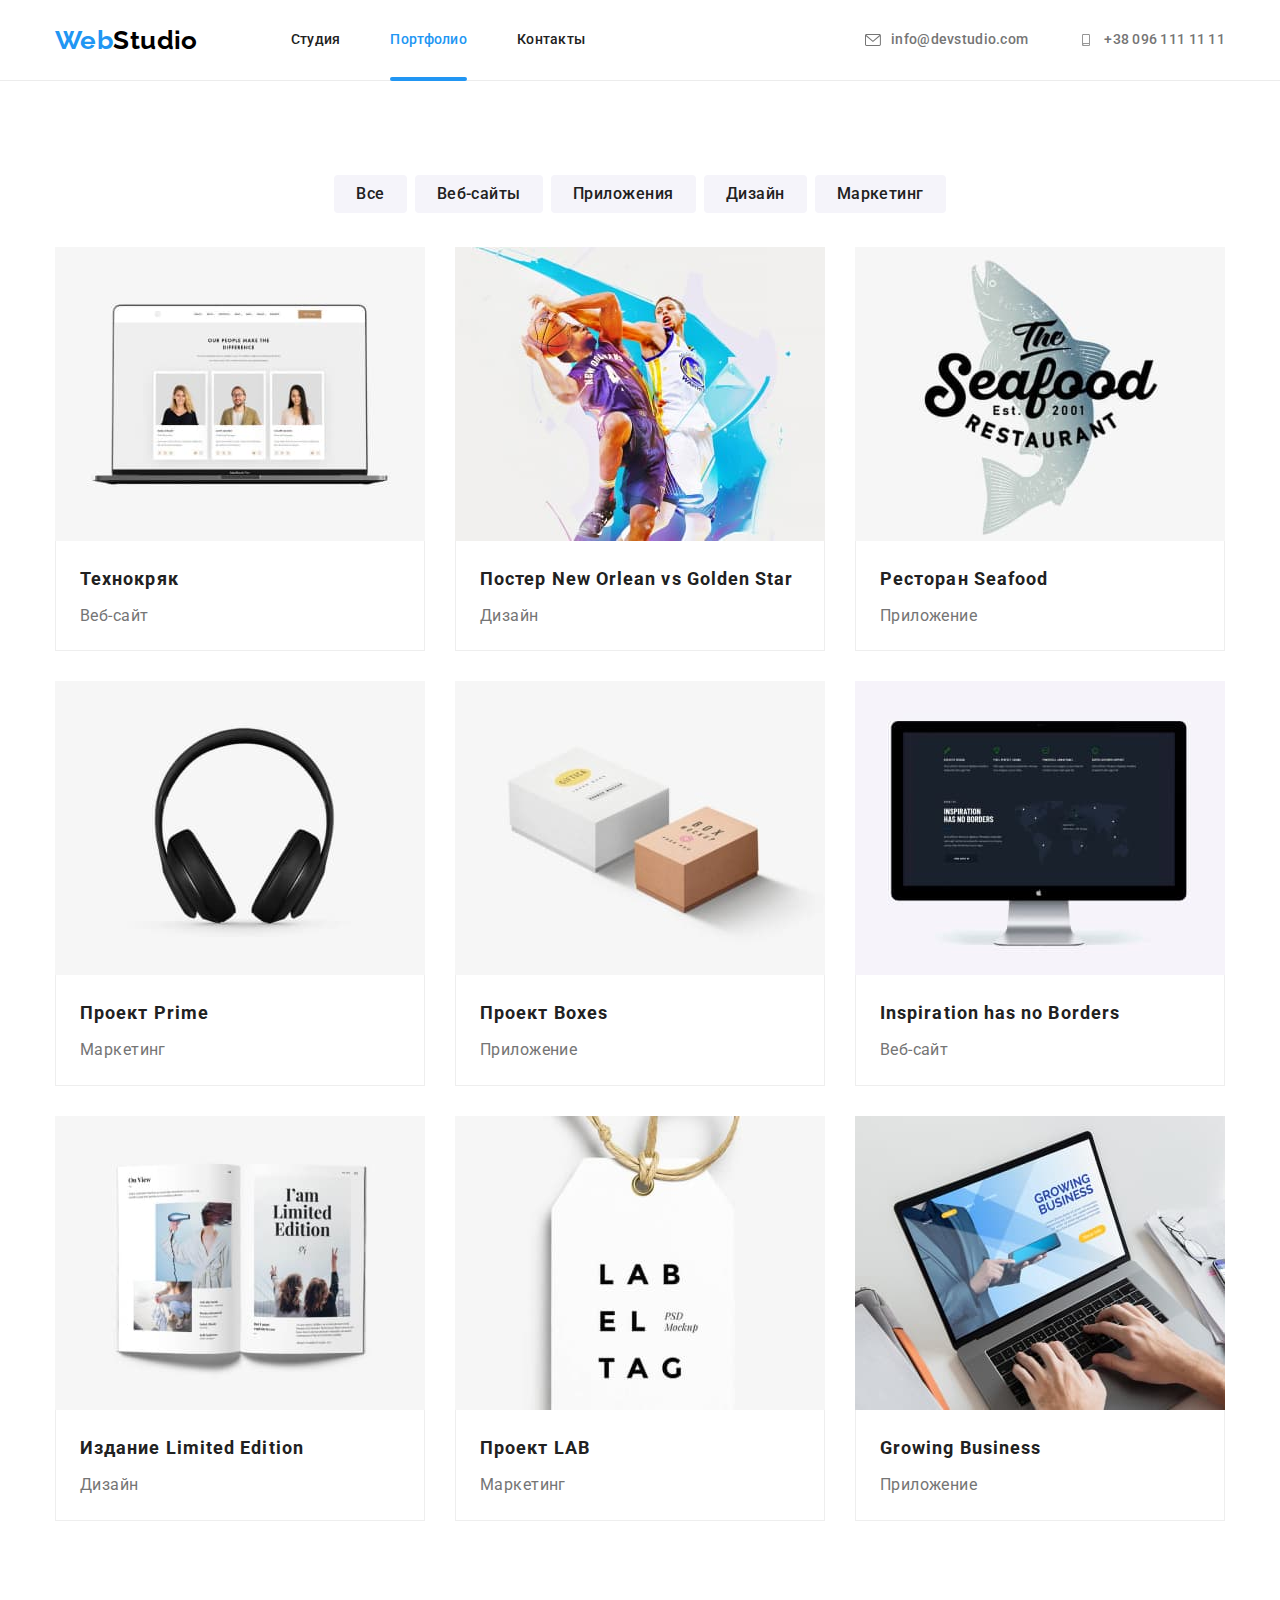
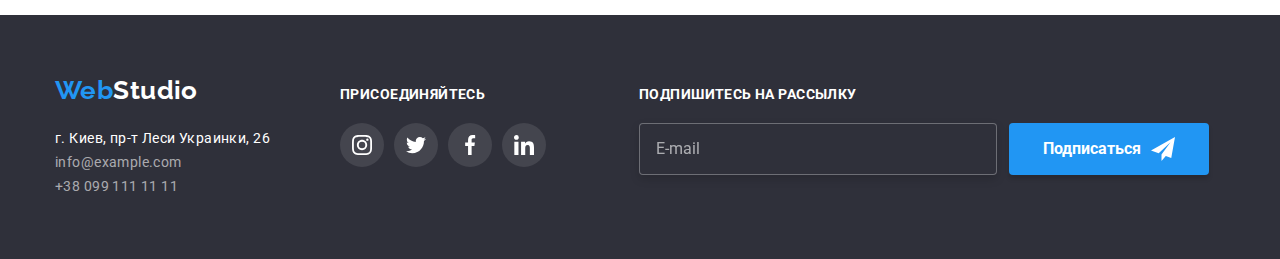
==== portfolio.html @ 3413a064 "HW-07 Clone" ====
<!DOCTYPE html>
<html lang="ru">
  <head>
    <meta charset="UTF-8" />
    <meta http-equiv="X-UA-Compatible" content="IE=edge" />
    <meta name="viewport" content="width=device-width, initial-scale=1.0" />
    <title>Портфолио</title>
    <!-- <link
      href="https://fonts.googleapis.com/css2?family=Raleway:wght@700&family=Roboto:wght@400;500;700;900&display=swap"
      rel="stylesheet"
    /> -->
    <link rel="stylesheet" href="./css/portfolio.min.css" />
  </head>
  <body>
    <!-- Шапка сайта -->
    <header class="header">
      <div class="container flex">
        <!-- Меню навигации -->
        <nav class="header__nav">
          <a href="./index.html" class="header__logo logo link"
            >Web<span class="logo__text">Studio</span></a
          >
          <ul class="header__list list">
            <li class="header__item">
              <a href="./index.html" class="header__link link">Студия</a>
            </li>
            <li class="header__item">
              <a
                href="./portfolio.html"
                class="header__link header__link--current link"
                aria-current="page"
                >Портфолио</a
              >
            </li>
            <li class="header__item">
              <a href="" class="header__link link">Контакты</a>
            </li>
          </ul>
        </nav>
        <!-- Контакты -->
        <ul class="header__list header__list--contacts list">
          <li class="header__item">
            <a href="mailto:info@devstudio.com" class="header__link header__link--contacts link">
              <svg class="header__icon" width="16px" height="12px">
                <use href="./images/sprite.svg#icon-envelope"></use>
              </svg>
              info@devstudio.com</a
            >
          </li>
          <li class="header__item">
            <a href="tel:+380961111111" class="header__link header__link--contacts link">
              <svg class="header__icon" width="16px" height="12px">
                <use href="./images/sprite.svg#icon-smartphone"></use>
              </svg>
              +38 096 111 11 11</a
            >
          </li>
        </ul>
      </div>
    </header>
    <!-- Портфолио -->
    <main>
      <section class="section">
        <div class="container">
          <h1 class="visually-hidden">Портфолио</h1>
          <!-- Фильтр -->
          <ul class="filter list">
            <li class="filter__item">
              <button class="filter__button button" type="button">Все</button>
            </li>
            <li class="filter__item">
              <button class="filter__button button" type="button">Веб-сайты</button>
            </li>
            <li class="filter__item">
              <button class="filter__button button" type="button">Приложения</button>
            </li>
            <li class="filter__item">
              <button class="filter__button button" type="button">Дизайн</button>
            </li>
            <li class="filter__item">
              <button class="filter__button button" type="button">Маркетинг</button>
            </li>
          </ul>
          <!--Собственно портфолио -->
          <ul class="portfolio list">
            <li class="portfolio__item">
              <a href="" class="portfolio__link link">
                <div class="thumb">
                  <img class="image" src="./images/portfolio/project1.jpg" alt="Технокряк" />
                  <p class="portfolio__description">
                    Технокряк это современная площадка распространения коронавируса. Компании
                    используют эту платформу для цифрового шпионажа и атак на защищённые сервера
                    конкурентов.
                  </p>
                </div>
                <div class="portfolio__bottom">
                  <h2 class="portfolio__subtitle">Технокряк</h2>
                  <p class="portfolio__text">Веб-сайт</p>
                </div>
              </a>
            </li>
            <li class="portfolio__item">
              <a href="" class="portfolio__link link">
                <div class="thumb">
                  <img
                    class="image"
                    src="./images/portfolio/project2.jpg"
                    alt="Постер New Orlean vs Golden Star"
                  />
                  <p class="portfolio__description">
                    Lorem ipsum dolor sit amet consectetur adipisicing elit. Temporibus veritatis ex
                    qui incidunt repellendus voluptatum nobis nostrum nihil quae libero?
                  </p>
                </div>
                <div class="portfolio__bottom">
                  <h2 class="portfolio__subtitle">Постер New Orlean vs Golden Star</h2>
                  <p class="portfolio__text">Дизайн</p>
                </div>
              </a>
            </li>
            <li class="portfolio__item">
              <a href="" class="portfolio__link link">
                <div class="thumb">
                  <img class="image" src="./images/portfolio/project3.jpg" alt="Ресторан Seafood" />
                  <p class="portfolio__description">
                    Lorem ipsum, dolor sit amet consectetur adipisicing elit. Molestiae, ducimus?
                    Id, voluptatibus eos doloremque sit sapiente dignissimos repudiandae non soluta!
                  </p>
                </div>
                <div class="portfolio__bottom">
                  <h2 class="portfolio__subtitle">Ресторан Seafood</h2>
                  <p class="portfolio__text">Приложение</p>
                </div>
              </a>
            </li>
            <li class="portfolio__item">
              <a href="" class="portfolio__link link">
                <div class="thumb">
                  <img class="image" src="./images/portfolio/project4.jpg" alt="Проект Prime" />
                  <p class="portfolio__description">
                    Lorem, ipsum dolor sit amet consectetur adipisicing elit. Earum architecto velit
                    eligendi veritatis ducimus neque voluptatem animi dolores dignissimos provident.
                  </p>
                </div>
                <div class="portfolio__bottom">
                  <h2 class="portfolio__subtitle">Проект Prime</h2>
                  <p class="portfolio__text">Маркетинг</p>
                </div>
              </a>
            </li>
            <li class="portfolio__item">
              <a href="" class="portfolio__link link">
                <div class="thumb">
                  <img class="image" src="./images/portfolio/project5.jpg" alt="Проект Boxes" />
                  <p class="portfolio__description">
                    Lorem ipsum dolor sit amet consectetur adipisicing elit. Modi non cupiditate
                    explicabo nihil expedita distinctio quis, dolorem excepturi corrupti facilis?
                  </p>
                </div>
                <div class="portfolio__bottom">
                  <h2 class="portfolio__subtitle">Проект Boxes</h2>
                  <p class="portfolio__text">Приложение</p>
                </div>
              </a>
            </li>
            <li class="portfolio__item">
              <a href="" class="portfolio__link link">
                <div class="thumb">
                  <img
                    class="image"
                    src="./images/portfolio/project6.jpg"
                    alt="Inspiration has no Borders"
                  />
                  <p class="portfolio__description">
                    Lorem ipsum dolor sit amet consectetur, adipisicing elit. Facere iusto minima
                    adipisci magni voluptatum qui dolore odit eaque nihil. Reprehenderit.
                  </p>
                </div>
                <div class="portfolio__bottom">
                  <h2 class="portfolio__subtitle">Inspiration has no Borders</h2>
                  <p class="portfolio__text">Веб-сайт</p>
                </div>
              </a>
            </li>
            <li class="portfolio__item">
              <a href="" class="portfolio__link link">
                <div class="thumb">
                  <img
                    class="image"
                    src="./images/portfolio/project7.jpg"
                    alt="Издание Limited Edition"
                  />
                  <p class="portfolio__description">
                    Lorem ipsum dolor sit amet consectetur adipisicing elit. Obcaecati vero id modi
                    temporibus. Voluptate, quam in culpa consequatur aspernatur dolorum.
                  </p>
                </div>
                <div class="portfolio__bottom">
                  <h2 class="portfolio__subtitle">Издание Limited Edition</h2>
                  <p class="portfolio__text">Дизайн</p>
                </div>
              </a>
            </li>
            <li class="portfolio__item">
              <a href="" class="portfolio__link link">
                <div class="thumb">
                  <img class="image" src="./images/portfolio/project8.jpg" alt="Проект LAB" />
                  <p class="portfolio__description">
                    Lorem ipsum dolor sit amet consectetur adipisicing elit. Culpa enim repudiandae
                    quidem quas sequi molestias architecto quo porro nostrum tempore.
                  </p>
                </div>
                <div class="portfolio__bottom">
                  <h2 class="portfolio__subtitle">Проект LAB</h2>
                  <p class="portfolio__text">Маркетинг</p>
                </div>
              </a>
            </li>
            <li class="portfolio__item">
              <a href="" class="portfolio__link link">
                <div class="thumb">
                  <img class="image" src="./images/portfolio/project9.jpg" alt="Growing Business" />
                  <p class="portfolio__description">
                    Lorem ipsum dolor sit amet consectetur adipisicing elit. Impedit eius provident
                    consequuntur perferendis quod earum expedita ab vero quae praesentium.
                  </p>
                </div>
                <div class="portfolio__bottom">
                  <h2 class="portfolio__subtitle">Growing Business</h2>
                  <p class="portfolio__text">Приложение</p>
                </div>
              </a>
            </li>
          </ul>
        </div>
      </section>
    </main>
    <!-- Футер -->
    <footer class="footer">
      <div class="container flex">
        <!-- Блок адреса -->
        <div>
          <a href="./index.html" class="link logo">Web<span class="footer__text">Studio</span></a>
          <address class="footer__address">
            <p class="footer__text">г. Киев, пр-т Леси Украинки, 26</p>
            <a href="mailto:info@example.com" class="footer__link link">info@example.com</a>
            <br />
            <a href="tel:+380991111111" class="footer__link link">+38 099 111 11 11</a>
          </address>
        </div>
        <!-- Присоединяйтесь -->
        <section class="join">
          <h2 class="footer__title">Присоединяйтесь</h2>
          <ul class="social list">
            <li class="join__item social__item" aria-label="Инстаграм">
              <a href="" class="social__link link">
                <svg class="social__icon">
                  <use href="./images/sprite.svg#icon-instagram"></use>
                </svg>
              </a>
            </li>
            <li class="join__item social__item" aria-label="Твиттер">
              <a href="" class="social__link link">
                <svg class="social__icon">
                  <use href="./images/sprite.svg#icon-twitter"></use>
                </svg>
              </a>
            </li>
            <li class="join__item social__item" aria-label="Фейсбук">
              <a href="" class="social__link link">
                <svg class="social__icon">
                  <use href="./images/sprite.svg#icon-facebook"></use>
                </svg>
              </a>
            </li>
            <li class="join__item social__item" aria-label="Линкедин">
              <a href="" class="social__link link">
                <svg class="social__icon">
                  <use href="./images/sprite.svg#icon-linkedin"></use>
                </svg>
              </a>
            </li>
          </ul>
        </section>
        <!-- Подпишитесь -->
        <section class="subscribe">
          <h2 class="footer__title">Подпишитесь на рассылку</h2>
          <form class="subscribe__form" name="subscribe">
            <label>
              <input
                class="subscribe__input"
                type="email"
                name="subscribe-email"
                placeholder="E-mail"
              />
            </label>
            <button class="subscribe__button button" type="submit">
              Подписаться
              <svg class="subscribe__icon">
                <use href="./images/sprite.svg#icon-send"></use>
              </svg>
            </button>
          </form>
        </section>
      </div>
    </footer>
  </body>
</html>
---- css/portfolio.min.css ----
@import url("https://fonts.googleapis.com/css2?family=Raleway:wght@700&family=Roboto:wght@400;500;700;900&display=swap");.list{list-style:none;padding:0}.link{text-decoration:none}.visually-hidden{position:absolute;width:1px;height:1px;margin:-1px;border:0;padding:0;clip:rect(0 0 0 0);overflow:hidden}.button{border:1px solid transparent;border-radius:4px}.container{width:1200px;margin-left:auto;margin-right:auto;padding-left:15px;padding-right:15px}.section{max-width:1600px;margin-left:auto;margin-right:auto;padding-top:94px;padding-bottom:94px}.image{display:block;width:100%;height:auto}.flex{display:-webkit-box;display:-ms-flexbox;display:flex}.icon,.header__icon,.social__icon,.subscribe__icon{fill:currentColor}/*! modern-normalize v1.1.0 | MIT License | https://github.com/sindresorhus/modern-normalize */*,::before,::after{-webkit-box-sizing:border-box;box-sizing:border-box}html{line-height:1.15;-webkit-text-size-adjust:100%;-moz-tab-size:4;-o-tab-size:4;tab-size:4}body{margin:0;font-family:system-ui,-apple-system,"Segoe UI",Roboto,Helvetica,Arial,sans-serif,"Apple Color Emoji","Segoe UI Emoji"}hr{height:0;color:inherit}abbr[title]{-webkit-text-decoration:underline dotted;text-decoration:underline dotted}b,strong{font-weight:bolder}code,kbd,samp,pre{font-family:ui-monospace, SFMono-Regular, Consolas, 'Liberation Mono', Menlo, monospace;font-size:1em}small{font-size:80%}sub,sup{font-size:75%;line-height:0;position:relative;vertical-align:baseline}sub{bottom:-0.25em}sup{top:-0.5em}table{text-indent:0;border-color:inherit}button,input,optgroup,select,textarea{font-family:inherit;font-size:100%;line-height:1.15;margin:0}button,select{text-transform:none}button,[type='button'],[type='reset'],[type='submit']{-webkit-appearance:button}::-moz-focus-inner{border-style:none;padding:0}:-moz-focusring{outline:1px dotted ButtonText}:-moz-ui-invalid{box-shadow:none}legend{padding:0}progress{vertical-align:baseline}::-webkit-inner-spin-button,::-webkit-outer-spin-button{height:auto}[type='search']{-webkit-appearance:textfield;outline-offset:-2px}::-webkit-search-decoration{-webkit-appearance:none}::-webkit-file-upload-button{-webkit-appearance:button;font:inherit}summary{display:list-item}body{color:#757575;font-family:roboto, -apple-system, BlinkMacSystemFont, avenir next, avenir, segoe ui, helvetica neue, helvetica, Ubuntu, noto, arial, sans-serif;font-size:14px;line-height:1.71;letter-spacing:0.03em}h1,h2,h3,ul,p{margin-top:0;margin-bottom:0}.header{max-width:1600px;margin-left:auto;margin-right:auto;background-color:#fff;border-bottom:1px solid #ececec}.header__nav{display:-webkit-box;display:-ms-flexbox;display:flex;-webkit-box-align:center;-ms-flex-align:center;align-items:center;margin-right:auto}.header__logo{margin-right:93px}.header__list{display:-webkit-box;display:-ms-flexbox;display:flex;font-weight:500;line-height:1.14;letter-spacing:0.02em;-webkit-box-align:center;-ms-flex-align:center;align-items:center}.header__item:not(:last-child){margin-right:50px}.header__link{display:block;padding-top:32px;padding-bottom:32px;color:#212121;-webkit-transition:color 250ms cubic-bezier(0.4, 0, 0.2, 1);transition:color 250ms cubic-bezier(0.4, 0, 0.2, 1)}.header__link:hover,.header__link:focus{color:#2196f3}.header__link--current{position:relative;color:#2196f3}.header__link--current::after{content:'';position:absolute;left:0;bottom:-1px;width:100%;height:4px;background-color:#2196f3;border-radius:2px}.header__link--contacts{display:-webkit-inline-box;display:-ms-inline-flexbox;display:inline-flex;-webkit-box-align:center;-ms-flex-align:center;align-items:center;color:#757575}.header__icon{margin-right:10px}.logo{font-family:raleway, sans-serif;font-weight:700;font-size:26px;line-height:1.19;color:#2196f3}.logo__text{color:#000}.filter{margin-bottom:34px;margin-left:auto;margin-right:auto;display:-webkit-box;display:-ms-flexbox;display:flex;-webkit-box-pack:center;-ms-flex-pack:center;justify-content:center}.filter__item:not(:last-child){margin-right:8px}.filter__button{padding-top:5px;padding-bottom:5px;padding-left:21px;padding-right:21px;font-family:inherit;font-weight:500;font-size:16px;line-height:1.6;letter-spacing:0.03em;cursor:pointer;color:#212121;background-color:#f5f4fa;-webkit-transition:color 250ms cubic-bezier(0.4, 0, 0.2, 1),background-color 250ms cubic-bezier(0.4, 0, 0.2, 1),-webkit-box-shadow 250ms cubic-bezier(0.4, 0, 0.2, 1);transition:color 250ms cubic-bezier(0.4, 0, 0.2, 1),background-color 250ms cubic-bezier(0.4, 0, 0.2, 1),-webkit-box-shadow 250ms cubic-bezier(0.4, 0, 0.2, 1);transition:color 250ms cubic-bezier(0.4, 0, 0.2, 1),background-color 250ms cubic-bezier(0.4, 0, 0.2, 1),box-shadow 250ms cubic-bezier(0.4, 0, 0.2, 1);transition:color 250ms cubic-bezier(0.4, 0, 0.2, 1),background-color 250ms cubic-bezier(0.4, 0, 0.2, 1),box-shadow 250ms cubic-bezier(0.4, 0, 0.2, 1),-webkit-box-shadow 250ms cubic-bezier(0.4, 0, 0.2, 1)}.filter__button:hover,.filter__button:focus{color:#fff;background-color:#2196f3;-webkit-box-shadow:0px 3px 1px rgba(0,0,0,0.1),0px 1px 2px rgba(0,0,0,0.08),0px 2px 2px rgba(0,0,0,0.12);box-shadow:0px 3px 1px rgba(0,0,0,0.1),0px 1px 2px rgba(0,0,0,0.08),0px 2px 2px rgba(0,0,0,0.12)}.portfolio{display:-webkit-box;display:-ms-flexbox;display:flex;-ms-flex-wrap:wrap;flex-wrap:wrap}.portfolio__item{width:calc((100% - 60px) / 3);background-color:#fff;-webkit-transition:-webkit-box-shadow 250ms cubic-bezier(0.4, 0, 0.2, 1);transition:-webkit-box-shadow 250ms cubic-bezier(0.4, 0, 0.2, 1);transition:box-shadow 250ms cubic-bezier(0.4, 0, 0.2, 1);transition:box-shadow 250ms cubic-bezier(0.4, 0, 0.2, 1), -webkit-box-shadow 250ms cubic-bezier(0.4, 0, 0.2, 1)}.portfolio__item:not(:nth-child(3n)){margin-right:30px}.portfolio__item:not(:nth-last-child(-n+3)){margin-bottom:30px}.portfolio__item:hover{-webkit-box-shadow:0px 1px 1px rgba(0,0,0,0.12),0px 4px 4px rgba(0,0,0,0.06),1px 4px 6px rgba(0,0,0,0.16);box-shadow:0px 1px 1px rgba(0,0,0,0.12),0px 4px 4px rgba(0,0,0,0.06),1px 4px 6px rgba(0,0,0,0.16)}.thumb{position:relative;overflow:hidden}.portfolio__description{position:absolute;left:0;top:200%;-webkit-transform:translate(0, -100%);transform:translate(0, -100%);width:100%;height:100%;padding:63px 24px;color:#fff;background:rgba(33,150,243,0.9);font-size:18px;line-height:1.56;-webkit-transition:-webkit-transform 250ms cubic-bezier(0.4, 0, 0.2, 1);transition:-webkit-transform 250ms cubic-bezier(0.4, 0, 0.2, 1);transition:transform 250ms cubic-bezier(0.4, 0, 0.2, 1);transition:transform 250ms cubic-bezier(0.4, 0, 0.2, 1), -webkit-transform 250ms cubic-bezier(0.4, 0, 0.2, 1)}.portfolio__item:hover .portfolio__description{-webkit-transform:translate(0, -100%) translateY(-100%);transform:translate(0, -100%) translateY(-100%)}.portfolio__subtitle{margin-bottom:4px;font-weight:700;font-size:18px;line-height:2;letter-spacing:0.06em;color:#212121}.portfolio__text{color:#757575;font-size:16px;line-height:1.87}.portfolio__bottom{padding-top:20px;padding-bottom:20px;padding-right:24px;padding-left:24px;border-left:1px solid #eeeeee;border-right:1px solid #eeeeee;border-bottom:1px solid #eeeeee}.social{display:-webkit-box;display:-ms-flexbox;display:flex}.social__item{width:44px;height:44px;padding:12px;border:none;border-radius:50%;color:#afb1b8;-webkit-transition:color 250ms cubic-bezier(0.4, 0, 0.2, 1),background-color 250ms cubic-bezier(0.4, 0, 0.2, 1);transition:color 250ms cubic-bezier(0.4, 0, 0.2, 1),background-color 250ms cubic-bezier(0.4, 0, 0.2, 1)}.social__item:not(:last-child){margin-right:10px}.social__item:hover{background-color:#2196f3;color:#fff}.social__link{color:inherit}.social__icon{width:20px;height:20px}.join{margin-left:70px;margin-right:93px;padding-top:12px;color:#fff}.join__item{color:#fff;background-color:rgba(255,255,255,0.1)}.subscribe{padding-top:12px;width:570px;color:#fff}.subscribe__form{display:-webkit-box;display:-ms-flexbox;display:flex}.subscribe__input{margin-right:12px;width:358px;padding-left:16px;padding-top:15px;padding-bottom:15px;border:1px solid rgba(255,255,255,0.3);border-radius:4px;background-color:#2f303a;-webkit-filter:drop-shadow(0px 4px 4px rgba(0,0,0,0.15));filter:drop-shadow(0px 4px 4px rgba(0,0,0,0.15));font-size:16px;line-height:1.25;color:inherit}.subscribe__input::-webkit-input-placeholder{color:rgba(255,255,255,0.6)}.subscribe__input:-ms-input-placeholder{color:rgba(255,255,255,0.6)}.subscribe__input::-ms-input-placeholder{color:rgba(255,255,255,0.6)}.subscribe__input::placeholder{color:rgba(255,255,255,0.6)}.subscribe__button{display:-webkit-box;display:-ms-flexbox;display:flex;width:200px;padding-top:10px;padding-bottom:10px;font-size:16px;line-height:1.87;font-weight:700;-webkit-box-pack:center;-ms-flex-pack:center;justify-content:center;-webkit-box-align:center;-ms-flex-align:center;align-items:center;color:inherit;background-color:#2196f3;-webkit-box-shadow:0px 4px 4px rgba(0,0,0,0.15);box-shadow:0px 4px 4px rgba(0,0,0,0.15)}.subscribe__icon{margin-left:10px;width:24px;height:24px}.footer{max-width:1600px;margin-left:auto;margin-right:auto;padding:60px 0;background-color:#2f303a}.footer__text{color:#fff;font-style:normal}.footer__address{margin-top:20px}.footer__link{margin-top:9px;color:rgba(255,255,255,0.6);font-style:normal;-webkit-transition:color 250ms cubic-bezier(0.4, 0, 0.2, 1);transition:color 250ms cubic-bezier(0.4, 0, 0.2, 1)}.footer__link:hover,.footer__link:focus{color:#2196f3}.footer__title{margin-bottom:20px;font-size:inherit;line-height:1.14;text-transform:uppercase}
/*# sourceMappingURL=portfolio.min.css.map */
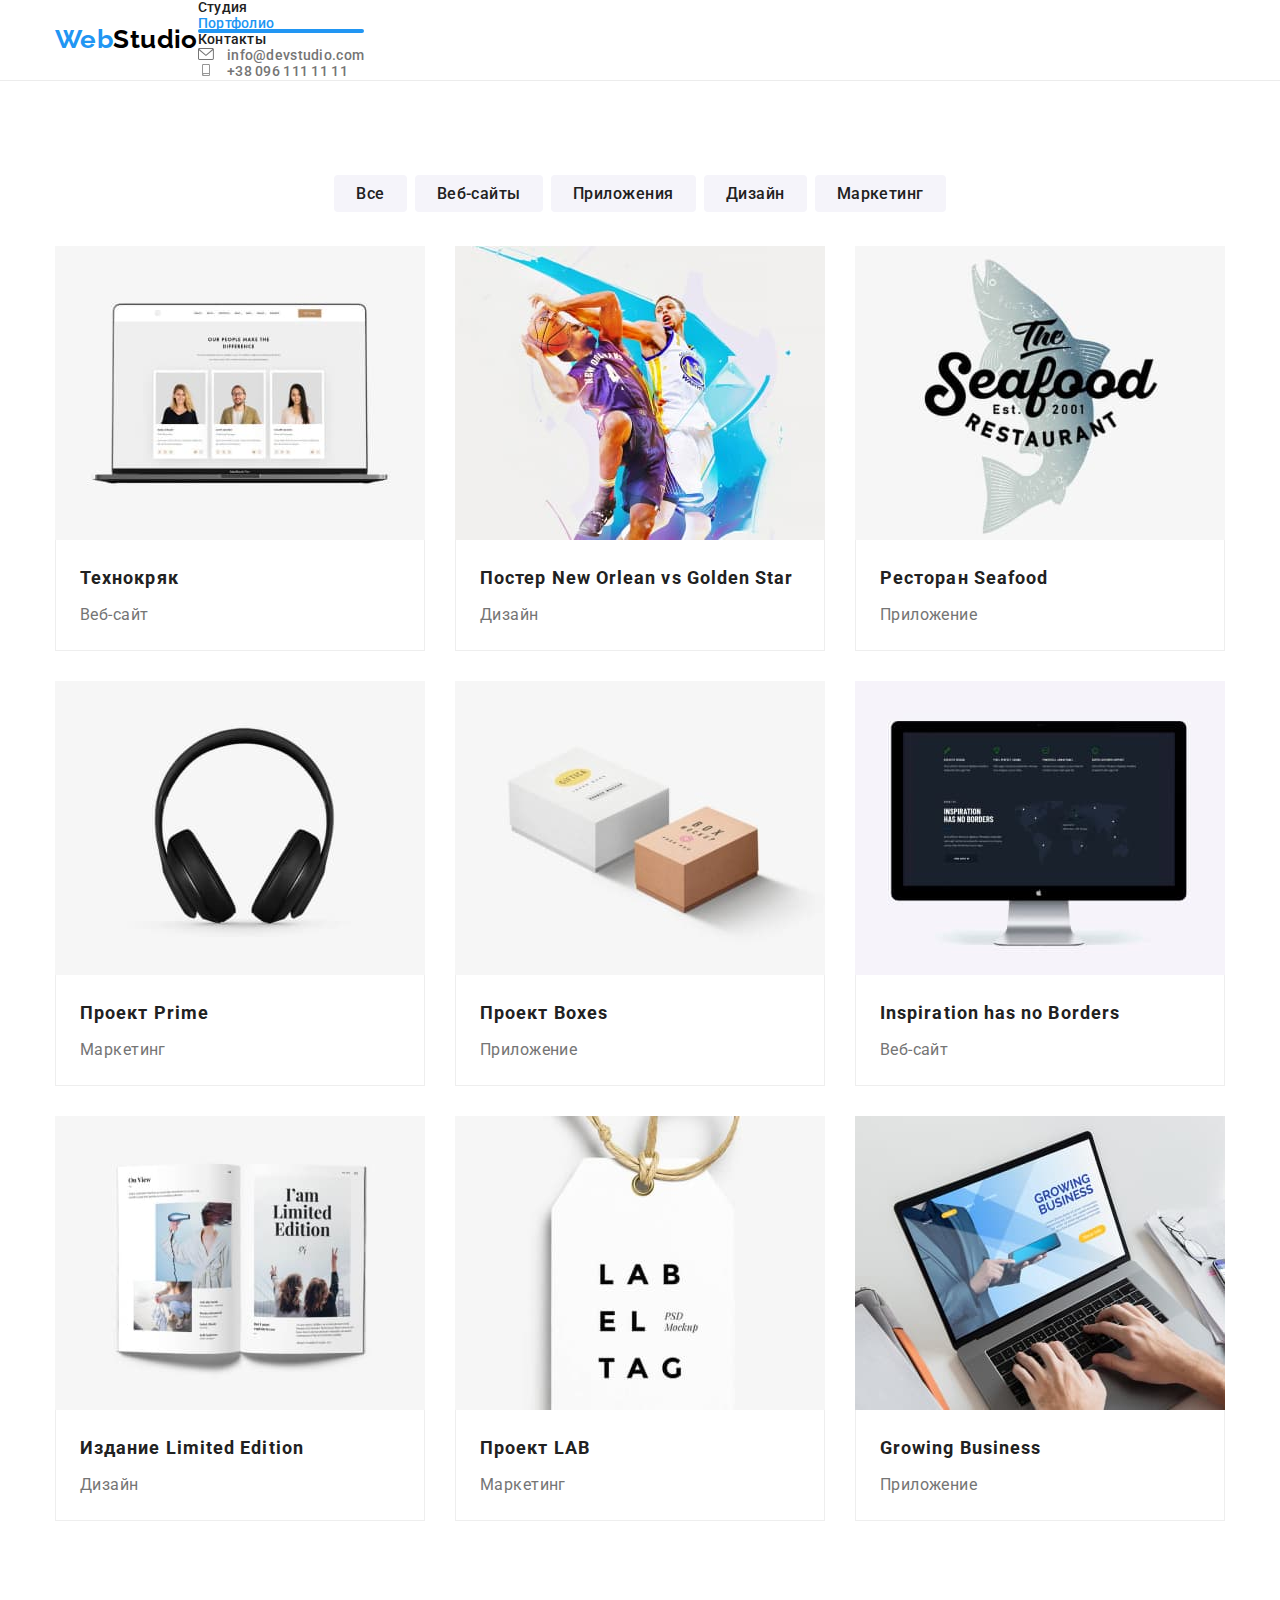
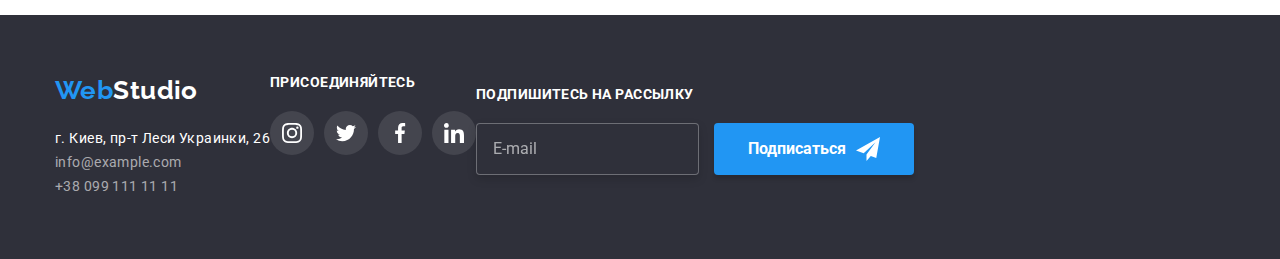
==== commit daf145a7: "Стили 480-767px" ====
--- a/portfolio.html
+++ b/portfolio.html
@@ -14,48 +14,79 @@
   <body>
     <!-- Шапка сайта -->
     <header class="header">
-      <div class="container flex">
-        <!-- Меню навигации -->
-        <nav class="header__nav">
-          <a href="./index.html" class="header__logo logo link"
-            >Web<span class="logo__text">Studio</span></a
-          >
-          <ul class="header__list list">
+      <div class="container header__container">
+        <a href="./index.html" class="header__logo logo link"
+          >Web<span class="logo__text">Studio</span></a
+        >
+        <!-- Кнопка-бургер -->
+        <button
+          class="header__button"
+          type="button"
+          aria-expanded="false"
+          aria-controls="header__menu"
+          data-menu-button
+        >
+          <svg class="header__burger">
+            <use class="header__icon-menu" href="./images/sprite.svg#icon-menu"></use>
+            <use class="header__icon-close" href="./images/sprite.svg#icon-close"></use>
+          </svg>
+        </button>
+        <!-- Мобильное меню -->
+        <div class="header__menu" id="header__menu" data-menu>
+          <!-- Меню навигации -->
+          <nav class="header__nav">
+            <ul class="header__list list">
+              <li class="header__item">
+                <a href="./index.html" class="header__link link">Студия</a>
+              </li>
+              <li class="header__item">
+                <a
+                  href="./portfolio.html"
+                  class="header__link header__link--current link"
+                  aria-current="page"
+                  >Портфолио</a
+                >
+              </li>
+              <li class="header__item">
+                <a href="" class="header__link link">Контакты</a>
+              </li>
+            </ul>
+          </nav>
+          <!-- Контакты -->
+          <ul class="header__list header__list--contacts list">
             <li class="header__item">
-              <a href="./index.html" class="header__link link">Студия</a>
+              <a href="mailto:info@devstudio.com" class="header__link header__link--contacts link">
+                <svg class="header__icon" width="16px" height="12px">
+                  <use href="./images/sprite.svg#icon-envelope"></use>
+                </svg>
+                info@devstudio.com</a
+              >
             </li>
             <li class="header__item">
-              <a
-                href="./portfolio.html"
-                class="header__link header__link--current link"
-                aria-current="page"
-                >Портфолио</a
+              <a href="tel:+380961111111" class="header__link header__link--contacts link">
+                <svg class="header__icon" width="16px" height="12px">
+                  <use href="./images/sprite.svg#icon-smartphone"></use>
+                </svg>
+                +38 096 111 11 11</a
               >
             </li>
-            <li class="header__item">
-              <a href="" class="header__link link">Контакты</a>
-            </li>
-          </ul>
-        </nav>
-        <!-- Контакты -->
-        <ul class="header__list header__list--contacts list">
-          <li class="header__item">
-            <a href="mailto:info@devstudio.com" class="header__link header__link--contacts link">
-              <svg class="header__icon" width="16px" height="12px">
-                <use href="./images/sprite.svg#icon-envelope"></use>
-              </svg>
-              info@devstudio.com</a
-            >
-          </li>
-          <li class="header__item">
-            <a href="tel:+380961111111" class="header__link header__link--contacts link">
-              <svg class="header__icon" width="16px" height="12px">
-                <use href="./images/sprite.svg#icon-smartphone"></use>
-              </svg>
-              +38 096 111 11 11</a
-            >
-          </li>
-        </ul>
+          </ul>
+          <!-- Соцсети на мобильном-->
+          <ul class="mobile__list list">
+            <li class="mobile__item">
+              <a class="mobile__link link" href="" target="_blank">Instagram</a>
+            </li>
+            <li class="mobile__item">
+              <a class="mobile__link link" href="" target="_blank"> Twitter </a>
+            </li>
+            <li class="mobile__item">
+              <a class="mobile__link link" href="" target="_blank"> Facebook </a>
+            </li>
+            <li class="mobile__item">
+              <a class="mobile__link link" href="" target="_blank"> LinkedIn </a>
+            </li>
+          </ul>
+        </div>
       </div>
     </header>
     <!-- Портфолио -->
@@ -237,7 +268,7 @@
     </main>
     <!-- Футер -->
     <footer class="footer">
-      <div class="container flex">
+      <div class="container footer__container">
         <!-- Блок адреса -->
         <div>
           <a href="./index.html" class="link logo">Web<span class="footer__text">Studio</span></a>
@@ -304,5 +335,6 @@
         </section>
       </div>
     </footer>
+    <script src="./js/menu.js"></script>
   </body>
 </html>
--- a/css/portfolio.min.css
+++ b/css/portfolio.min.css
@@ -1,3 +1,3 @@
-@import url("https://fonts.googleapis.com/css2?family=Raleway:wght@700&family=Roboto:wght@400;500;700;900&display=swap");.list{list-style:none;padding:0}.link{text-decoration:none}.visually-hidden{position:absolute;width:1px;height:1px;margin:-1px;border:0;padding:0;clip:rect(0 0 0 0);overflow:hidden}.button{border:1px solid transparent;border-radius:4px}.container{width:1200px;margin-left:auto;margin-right:auto;padding-left:15px;padding-right:15px}.section{max-width:1600px;margin-left:auto;margin-right:auto;padding-top:94px;padding-bottom:94px}.image{display:block;width:100%;height:auto}.flex{display:-webkit-box;display:-ms-flexbox;display:flex}.icon,.header__icon,.social__icon,.subscribe__icon{fill:currentColor}/*! modern-normalize v1.1.0 | MIT License | https://github.com/sindresorhus/modern-normalize */*,::before,::after{-webkit-box-sizing:border-box;box-sizing:border-box}html{line-height:1.15;-webkit-text-size-adjust:100%;-moz-tab-size:4;-o-tab-size:4;tab-size:4}body{margin:0;font-family:system-ui,-apple-system,"Segoe UI",Roboto,Helvetica,Arial,sans-serif,"Apple Color Emoji","Segoe UI Emoji"}hr{height:0;color:inherit}abbr[title]{-webkit-text-decoration:underline dotted;text-decoration:underline dotted}b,strong{font-weight:bolder}code,kbd,samp,pre{font-family:ui-monospace, SFMono-Regular, Consolas, 'Liberation Mono', Menlo, monospace;font-size:1em}small{font-size:80%}sub,sup{font-size:75%;line-height:0;position:relative;vertical-align:baseline}sub{bottom:-0.25em}sup{top:-0.5em}table{text-indent:0;border-color:inherit}button,input,optgroup,select,textarea{font-family:inherit;font-size:100%;line-height:1.15;margin:0}button,select{text-transform:none}button,[type='button'],[type='reset'],[type='submit']{-webkit-appearance:button}::-moz-focus-inner{border-style:none;padding:0}:-moz-focusring{outline:1px dotted ButtonText}:-moz-ui-invalid{box-shadow:none}legend{padding:0}progress{vertical-align:baseline}::-webkit-inner-spin-button,::-webkit-outer-spin-button{height:auto}[type='search']{-webkit-appearance:textfield;outline-offset:-2px}::-webkit-search-decoration{-webkit-appearance:none}::-webkit-file-upload-button{-webkit-appearance:button;font:inherit}summary{display:list-item}body{color:#757575;font-family:roboto, -apple-system, BlinkMacSystemFont, avenir next, avenir, segoe ui,- helvetica neue, helvetica, Ubuntu, noto, arial, sans-serif;font-size:14px;line-height:1.71;letter-spacing:0.03em}h1,h2,h3,ul,p{margin-top:0;margin-bottom:0}.header{max-width:1600px;margin-left:auto;margin-right:auto;background-color:#fff;border-bottom:1px solid #ececec}.header__nav{display:-webkit-box;display:-ms-flexbox;display:flex;-webkit-box-align:center;-ms-flex-align:center;align-items:center;margin-right:auto}.header__logo{margin-right:93px}.header__list{display:-webkit-box;display:-ms-flexbox;display:flex;font-weight:500;line-height:1.14;letter-spacing:0.02em;-webkit-box-align:center;-ms-flex-align:center;align-items:center}.header__item:not(:last-child){margin-right:50px}.header__link{display:block;padding-top:32px;padding-bottom:32px;color:#212121;-webkit-transition:color 250ms cubic-bezier(0.4, 0, 0.2, 1);transition:color 250ms cubic-bezier(0.4, 0, 0.2, 1)}.header__link:hover,.header__link:focus{color:#2196f3}.header__link--current{position:relative;color:#2196f3}.header__link--current::after{content:'';position:absolute;left:0;bottom:-1px;width:100%;height:4px;background-color:#2196f3;border-radius:2px}.header__link--contacts{display:-webkit-inline-box;display:-ms-inline-flexbox;display:inline-flex;-webkit-box-align:center;-ms-flex-align:center;align-items:center;color:#757575}.header__icon{margin-right:10px}.logo{font-family:raleway, sans-serif;font-weight:700;font-size:26px;line-height:1.19;color:#2196f3}.logo__text{color:#000}.filter{margin-bottom:34px;margin-left:auto;margin-right:auto;display:-webkit-box;display:-ms-flexbox;display:flex;-webkit-box-pack:center;-ms-flex-pack:center;justify-content:center}.filter__item:not(:last-child){margin-right:8px}.filter__button{padding-top:5px;padding-bottom:5px;padding-left:21px;padding-right:21px;font-family:inherit;font-weight:500;font-size:16px;line-height:1.6;letter-spacing:0.03em;cursor:pointer;color:#212121;background-color:#f5f4fa;-webkit-transition:color 250ms cubic-bezier(0.4, 0, 0.2, 1),background-color 250ms cubic-bezier(0.4, 0, 0.2, 1),-webkit-box-shadow 250ms cubic-bezier(0.4, 0, 0.2, 1);transition:color 250ms cubic-bezier(0.4, 0, 0.2, 1),background-color 250ms cubic-bezier(0.4, 0, 0.2, 1),-webkit-box-shadow 250ms cubic-bezier(0.4, 0, 0.2, 1);transition:color 250ms cubic-bezier(0.4, 0, 0.2, 1),background-color 250ms cubic-bezier(0.4, 0, 0.2, 1),box-shadow 250ms cubic-bezier(0.4, 0, 0.2, 1);transition:color 250ms cubic-bezier(0.4, 0, 0.2, 1),background-color 250ms cubic-bezier(0.4, 0, 0.2, 1),box-shadow 250ms cubic-bezier(0.4, 0, 0.2, 1),-webkit-box-shadow 250ms cubic-bezier(0.4, 0, 0.2, 1)}.filter__button:hover,.filter__button:focus{color:#fff;background-color:#2196f3;-webkit-box-shadow:0px 3px 1px rgba(0,0,0,0.1),0px 1px 2px rgba(0,0,0,0.08),0px 2px 2px rgba(0,0,0,0.12);box-shadow:0px 3px 1px rgba(0,0,0,0.1),0px 1px 2px rgba(0,0,0,0.08),0px 2px 2px rgba(0,0,0,0.12)}.portfolio{display:-webkit-box;display:-ms-flexbox;display:flex;-ms-flex-wrap:wrap;flex-wrap:wrap}.portfolio__item{width:calc((100% - 60px) / 3);background-color:#fff;-webkit-transition:-webkit-box-shadow 250ms cubic-bezier(0.4, 0, 0.2, 1);transition:-webkit-box-shadow 250ms cubic-bezier(0.4, 0, 0.2, 1);transition:box-shadow 250ms cubic-bezier(0.4, 0, 0.2, 1);transition:box-shadow 250ms cubic-bezier(0.4, 0, 0.2, 1), -webkit-box-shadow 250ms cubic-bezier(0.4, 0, 0.2, 1)}.portfolio__item:not(:nth-child(3n)){margin-right:30px}.portfolio__item:not(:nth-last-child(-n+3)){margin-bottom:30px}.portfolio__item:hover{-webkit-box-shadow:0px 1px 1px rgba(0,0,0,0.12),0px 4px 4px rgba(0,0,0,0.06),1px 4px 6px rgba(0,0,0,0.16);box-shadow:0px 1px 1px rgba(0,0,0,0.12),0px 4px 4px rgba(0,0,0,0.06),1px 4px 6px rgba(0,0,0,0.16)}.thumb{position:relative;overflow:hidden}.portfolio__description{position:absolute;left:0;top:200%;-webkit-transform:translate(0, -100%);transform:translate(0, -100%);width:100%;height:100%;padding:63px 24px;color:#fff;background:rgba(33,150,243,0.9);font-size:18px;line-height:1.56;-webkit-transition:-webkit-transform 250ms cubic-bezier(0.4, 0, 0.2, 1);transition:-webkit-transform 250ms cubic-bezier(0.4, 0, 0.2, 1);transition:transform 250ms cubic-bezier(0.4, 0, 0.2, 1);transition:transform 250ms cubic-bezier(0.4, 0, 0.2, 1), -webkit-transform 250ms cubic-bezier(0.4, 0, 0.2, 1)}.portfolio__item:hover .portfolio__description{-webkit-transform:translate(0, -100%) translateY(-100%);transform:translate(0, -100%) translateY(-100%)}.portfolio__subtitle{margin-bottom:4px;font-weight:700;font-size:18px;line-height:2;letter-spacing:0.06em;color:#212121}.portfolio__text{color:#757575;font-size:16px;line-height:1.87}.portfolio__bottom{padding-top:20px;padding-bottom:20px;padding-right:24px;padding-left:24px;border-left:1px solid #eeeeee;border-right:1px solid #eeeeee;border-bottom:1px solid #eeeeee}.social{display:-webkit-box;display:-ms-flexbox;display:flex}.social__item{width:44px;height:44px;padding:12px;border:none;border-radius:50%;color:#afb1b8;-webkit-transition:color 250ms cubic-bezier(0.4, 0, 0.2, 1),background-color 250ms cubic-bezier(0.4, 0, 0.2, 1);transition:color 250ms cubic-bezier(0.4, 0, 0.2, 1),background-color 250ms cubic-bezier(0.4, 0, 0.2, 1)}.social__item:not(:last-child){margin-right:10px}.social__item:hover{background-color:#2196f3;color:#fff}.social__link{color:inherit}.social__icon{width:20px;height:20px}.join{margin-left:70px;margin-right:93px;padding-top:12px;color:#fff}.join__item{color:#fff;background-color:rgba(255,255,255,0.1)}.subscribe{padding-top:12px;width:570px;color:#fff}.subscribe__form{display:-webkit-box;display:-ms-flexbox;display:flex}.subscribe__input{margin-right:12px;width:358px;padding-left:16px;padding-top:15px;padding-bottom:15px;border:1px solid rgba(255,255,255,0.3);border-radius:4px;background-color:#2f303a;-webkit-filter:drop-shadow(0px 4px 4px rgba(0,0,0,0.15));filter:drop-shadow(0px 4px 4px rgba(0,0,0,0.15));font-size:16px;line-height:1.25;color:inherit}.subscribe__input::-webkit-input-placeholder{color:rgba(255,255,255,0.6)}.subscribe__input:-ms-input-placeholder{color:rgba(255,255,255,0.6)}.subscribe__input::-ms-input-placeholder{color:rgba(255,255,255,0.6)}.subscribe__input::placeholder{color:rgba(255,255,255,0.6)}.subscribe__button{display:-webkit-box;display:-ms-flexbox;display:flex;width:200px;padding-top:10px;padding-bottom:10px;font-size:16px;line-height:1.87;font-weight:700;-webkit-box-pack:center;-ms-flex-pack:center;justify-content:center;-webkit-box-align:center;-ms-flex-align:center;align-items:center;color:inherit;background-color:#2196f3;-webkit-box-shadow:0px 4px 4px rgba(0,0,0,0.15);box-shadow:0px 4px 4px rgba(0,0,0,0.15)}.subscribe__icon{margin-left:10px;width:24px;height:24px}.footer{max-width:1600px;margin-left:auto;margin-right:auto;padding:60px 0;background-color:#2f303a}.footer__text{color:#fff;font-style:normal}.footer__address{margin-top:20px}.footer__link{margin-top:9px;color:rgba(255,255,255,0.6);font-style:normal;-webkit-transition:color 250ms cubic-bezier(0.4, 0, 0.2, 1);transition:color 250ms cubic-bezier(0.4, 0, 0.2, 1)}.footer__link:hover,.footer__link:focus{color:#2196f3}.footer__title{margin-bottom:20px;font-size:inherit;line-height:1.14;text-transform:uppercase}
+@import url("https://fonts.googleapis.com/css2?family=Raleway:wght@700&family=Roboto:wght@400;500;700;900&display=swap");.list{list-style:none;padding:0}.link{text-decoration:none}.visually-hidden{position:absolute;width:1px;height:1px;margin:-1px;border:0;padding:0;clip:rect(0 0 0 0);overflow:hidden}.button{border:1px solid transparent;border-radius:4px}.container{margin-left:auto;margin-right:auto;padding-left:15px;padding-right:15px}@media screen and (min-width: 480px) and (max-width: 767px){.container{max-width:480px}}@media screen and (min-width: 768px) and (max-width: 1199px){.container{width:768px}}@media screen and (min-width: 1200px){.container{width:1200px}}.section{max-width:1600px;margin-left:auto;margin-right:auto}@media screen and (max-width: 1199px){.section{padding-top:60px;padding-bottom:60px}}@media screen and (min-width: 1200px){.section{padding-top:94px;padding-bottom:94px}}.image{display:block;width:100%;height:auto}.flex{display:-webkit-box;display:-ms-flexbox;display:flex}.icon,.header__burger,.header__icon,.social__icon,.subscribe__icon{fill:currentColor}/*! modern-normalize v1.1.0 | MIT License | https://github.com/sindresorhus/modern-normalize */*,::before,::after{-webkit-box-sizing:border-box;box-sizing:border-box}html{line-height:1.15;-webkit-text-size-adjust:100%;-moz-tab-size:4;-o-tab-size:4;tab-size:4}body{margin:0;font-family:system-ui,-apple-system,"Segoe UI",Roboto,Helvetica,Arial,sans-serif,"Apple Color Emoji","Segoe UI Emoji"}hr{height:0;color:inherit}abbr[title]{-webkit-text-decoration:underline dotted;text-decoration:underline dotted}b,strong{font-weight:bolder}code,kbd,samp,pre{font-family:ui-monospace, SFMono-Regular, Consolas, 'Liberation Mono', Menlo, monospace;font-size:1em}small{font-size:80%}sub,sup{font-size:75%;line-height:0;position:relative;vertical-align:baseline}sub{bottom:-0.25em}sup{top:-0.5em}table{text-indent:0;border-color:inherit}button,input,optgroup,select,textarea{font-family:inherit;font-size:100%;line-height:1.15;margin:0}button,select{text-transform:none}button,[type='button'],[type='reset'],[type='submit']{-webkit-appearance:button}::-moz-focus-inner{border-style:none;padding:0}:-moz-focusring{outline:1px dotted ButtonText}:-moz-ui-invalid{box-shadow:none}legend{padding:0}progress{vertical-align:baseline}::-webkit-inner-spin-button,::-webkit-outer-spin-button{height:auto}[type='search']{-webkit-appearance:textfield;outline-offset:-2px}::-webkit-search-decoration{-webkit-appearance:none}::-webkit-file-upload-button{-webkit-appearance:button;font:inherit}summary{display:list-item}body{color:#757575;font-family:roboto, -apple-system, BlinkMacSystemFont, avenir next, avenir, segoe ui,+ helvetica neue, helvetica, Ubuntu, noto, arial, sans-serif;font-size:14px;line-height:1.71;letter-spacing:0.03em}body.modal-open{overflow:hidden}h1,h2,h3,ul,p{margin-top:0;margin-bottom:0}.header{max-width:1600px;margin-left:auto;margin-right:auto;background-color:#fff;border-bottom:1px solid #ececec}.header__container{display:-webkit-box;display:-ms-flexbox;display:flex;-webkit-box-align:center;-ms-flex-align:center;align-items:center}@media screen and (max-width: 767px){.header__container{position:relative;-webkit-box-pack:justify;-ms-flex-pack:justify;justify-content:space-between}}@media screen and (max-width: 767px){.header__logo{padding-top:16px;padding-bottom:16px}}.header__button{width:40px;height:40px;padding:0;border:none;background-color:#fff;color:#212121}.header__button:hover,.header__button:focus{color:#2196f3}.header__button.is-open{position:absolute;right:15px;top:10px;z-index:2}@media screen and (min-width: 768px){.header__button{display:none}}.header__burger{width:40px;height:40px}.header__button.is-open .header__icon-menu{display:none}.header__icon-close{display:none}.header__button.is-open .header__icon-close{display:block}@media screen and (max-width: 767px){.header__menu{position:fixed;top:0;left:0;width:100%;height:100vh;z-index:1;display:none;overflow-y:scroll;padding-top:10vw;padding-left:8vw;padding-bottom:10vw;background-color:#fff}.header__menu.is-open{display:-webkit-box;display:-ms-flexbox;display:flex;-webkit-box-orient:vertical;-webkit-box-direction:normal;-ms-flex-direction:column;flex-direction:column}}@media screen and (min-width: 480px) and (max-width: 767px){.header__menu{padding-top:48px;padding-left:40px;padding-bottom:48px}}.header__list{font-weight:500;line-height:1.14;letter-spacing:0.02em;-webkit-box-align:center;-ms-flex-align:center;align-items:center}@media screen and (max-width: 767px){.header__list{font-size:40px}}@media screen and (max-width: 767px){.header__item:not(:last-child){width:100%;margin-bottom:32px}}.header__link{display:block;color:#212121;-webkit-transition:color 250ms cubic-bezier(0.4, 0, 0.2, 1);transition:color 250ms cubic-bezier(0.4, 0, 0.2, 1)}.header__link:hover,.header__link:focus{color:#2196f3}.header__link--current{position:relative;color:#2196f3}.header__link--current::after{content:'';position:absolute;left:0;bottom:-1px;width:100%;height:4px;background-color:#2196f3;border-radius:2px}@media screen and (max-width: 767px){.header__link--current::after{display:none}}@media screen and (max-width: 767px){.header__list--contacts{display:-webkit-box;display:-ms-flexbox;display:flex;-webkit-box-orient:horizontal;-webkit-box-direction:reverse;-ms-flex-direction:row-reverse;flex-direction:row-reverse;-ms-flex-wrap:wrap;flex-wrap:wrap;-webkit-box-pack:end;-ms-flex-pack:end;justify-content:flex-end;margin-top:auto}}.header__link--contacts{color:#757575}@media screen and (max-width: 767px){.header__link--contacts{font-size:34px}}.header__icon{margin-right:10px}@media screen and (max-width: 767px){.header__icon{display:none}}.mobile__list{justify-self:flex-end;display:-webkit-box;display:-ms-flexbox;display:flex;margin-top:64px;font-size:18px;line-height:1.22}@media screen and (min-width: 768px){.mobile__list{display:none}}.mobile__item:not(:first-child){padding-left:10px}.mobile__item:not(:last-child){padding-right:10px;border-right:1px solid rgba(33,33,33,0.2)}@media screen and (max-width: 419px){.mobile__item:not(:first-child){padding-left:5px}.mobile__item:not(:last-child){padding-right:5px}}.mobile__link{color:#2196f3}.logo{display:-webkit-inline-box;display:-ms-inline-flexbox;display:inline-flex;-webkit-box-align:center;-ms-flex-align:center;align-items:center;font-family:raleway, sans-serif;font-weight:700;font-size:26px;line-height:1.19;color:#2196f3}.logo__text{color:#000}.filter{margin-left:auto;margin-right:auto;display:-webkit-box;display:-ms-flexbox;display:flex}@media screen and (max-width: 767px){.filter{-ms-flex-wrap:wrap;flex-wrap:wrap;margin-bottom:40px}}@media screen and (min-width: 768px){.filter{margin-bottom:34px;-webkit-box-pack:center;-ms-flex-pack:center;justify-content:center}}.filter__item:not(:last-child){margin-right:8px}@media screen and (max-width: 767px){.filter__item:not(:nth-last-child(-n+2)){margin-bottom:15px}}.filter__button{padding-top:5px;padding-bottom:5px;padding-left:21px;padding-right:21px;font-family:inherit;font-weight:500;font-size:16px;line-height:1.6;letter-spacing:0.03em;cursor:pointer;color:#212121;background-color:#f5f4fa;-webkit-transition:color 250ms cubic-bezier(0.4, 0, 0.2, 1),background-color 250ms cubic-bezier(0.4, 0, 0.2, 1),-webkit-box-shadow 250ms cubic-bezier(0.4, 0, 0.2, 1);transition:color 250ms cubic-bezier(0.4, 0, 0.2, 1),background-color 250ms cubic-bezier(0.4, 0, 0.2, 1),-webkit-box-shadow 250ms cubic-bezier(0.4, 0, 0.2, 1);transition:color 250ms cubic-bezier(0.4, 0, 0.2, 1),background-color 250ms cubic-bezier(0.4, 0, 0.2, 1),box-shadow 250ms cubic-bezier(0.4, 0, 0.2, 1);transition:color 250ms cubic-bezier(0.4, 0, 0.2, 1),background-color 250ms cubic-bezier(0.4, 0, 0.2, 1),box-shadow 250ms cubic-bezier(0.4, 0, 0.2, 1),-webkit-box-shadow 250ms cubic-bezier(0.4, 0, 0.2, 1)}.filter__button:hover,.filter__button:focus{color:#fff;background-color:#2196f3;-webkit-box-shadow:0px 3px 1px rgba(0,0,0,0.1),0px 1px 2px rgba(0,0,0,0.08),0px 2px 2px rgba(0,0,0,0.12);box-shadow:0px 3px 1px rgba(0,0,0,0.1),0px 1px 2px rgba(0,0,0,0.08),0px 2px 2px rgba(0,0,0,0.12)}@media screen and (min-width: 768px){.portfolio{display:-webkit-box;display:-ms-flexbox;display:flex;-ms-flex-wrap:wrap;flex-wrap:wrap}}.portfolio__item{background-color:#fff;-webkit-transition:-webkit-box-shadow 250ms cubic-bezier(0.4, 0, 0.2, 1);transition:-webkit-box-shadow 250ms cubic-bezier(0.4, 0, 0.2, 1);transition:box-shadow 250ms cubic-bezier(0.4, 0, 0.2, 1);transition:box-shadow 250ms cubic-bezier(0.4, 0, 0.2, 1), -webkit-box-shadow 250ms cubic-bezier(0.4, 0, 0.2, 1)}@media screen and (max-width: 767px){.portfolio__item:not(:last-child){width:100%;margin-bottom:30px}}@media screen and (min-width: 768px) and (max-width: 1199px){.portfolio__item{width:calc((100% - 30px) / 2)}.portfolio__item:nth-child(2n+1){margin-right:30px}.portfolio__item:not(:last-child){margin-bottom:30px}}@media screen and (min-width: 1200px){.portfolio__item{width:calc((100% - 60px) / 3)}.portfolio__item:not(:nth-child(3n)){margin-right:30px}.portfolio__item:not(:nth-last-child(-n+3)){margin-bottom:30px}}.portfolio__item:hover{-webkit-box-shadow:0px 1px 1px rgba(0,0,0,0.12),0px 4px 4px rgba(0,0,0,0.06),1px 4px 6px rgba(0,0,0,0.16);box-shadow:0px 1px 1px rgba(0,0,0,0.12),0px 4px 4px rgba(0,0,0,0.06),1px 4px 6px rgba(0,0,0,0.16)}.thumb{position:relative;overflow:hidden}.portfolio__description{position:absolute;left:0;top:200%;-webkit-transform:translate(0, -100%);transform:translate(0, -100%);width:100%;height:100%;padding:63px 24px;color:#fff;background:rgba(33,150,243,0.9);font-size:18px;line-height:1.56;-webkit-transition:-webkit-transform 250ms cubic-bezier(0.4, 0, 0.2, 1);transition:-webkit-transform 250ms cubic-bezier(0.4, 0, 0.2, 1);transition:transform 250ms cubic-bezier(0.4, 0, 0.2, 1);transition:transform 250ms cubic-bezier(0.4, 0, 0.2, 1), -webkit-transform 250ms cubic-bezier(0.4, 0, 0.2, 1)}.portfolio__item:hover .portfolio__description{-webkit-transform:translate(0, -100%) translateY(-100%);transform:translate(0, -100%) translateY(-100%)}.portfolio__subtitle{margin-bottom:4px;font-weight:700;font-size:18px;line-height:2;letter-spacing:0.06em;color:#212121}.portfolio__text{color:#757575;font-size:16px;line-height:1.87}.portfolio__bottom{padding-top:20px;padding-bottom:20px;padding-right:24px;padding-left:24px;border-left:1px solid #eeeeee;border-right:1px solid #eeeeee;border-bottom:1px solid #eeeeee}.social{display:-webkit-box;display:-ms-flexbox;display:flex;-webkit-box-pack:center;-ms-flex-pack:center;justify-content:center}.social__item{width:44px;height:44px;padding:12px;border:none;border-radius:50%;color:#afb1b8;-webkit-transition:color 250ms cubic-bezier(0.4, 0, 0.2, 1),background-color 250ms cubic-bezier(0.4, 0, 0.2, 1);transition:color 250ms cubic-bezier(0.4, 0, 0.2, 1),background-color 250ms cubic-bezier(0.4, 0, 0.2, 1)}.social__item:not(:last-child){margin-right:10px}.social__item:hover{background-color:#2196f3;color:#fff}.social__link{color:inherit}.social__icon{width:20px;height:20px}.join{color:#fff}@media screen and (max-width: 767px){.join{margin-top:60px}}.join__item{color:#fff;background-color:rgba(255,255,255,0.1)}.subscribe{padding-top:12px;color:#fff}@media screen and (max-width: 767px){.subscribe{margin-top:60px}}.subscribe__input{margin-right:12px;padding-left:16px;padding-top:15px;padding-bottom:15px;border:1px solid rgba(255,255,255,0.3);border-radius:4px;background-color:#2f303a;-webkit-filter:drop-shadow(0px 4px 4px rgba(0,0,0,0.15));filter:drop-shadow(0px 4px 4px rgba(0,0,0,0.15));font-size:16px;line-height:1.25;color:inherit}@media screen and (max-width: 767px){.subscribe__input{width:100%;margin-bottom:20px}}.subscribe__input::-webkit-input-placeholder{color:rgba(255,255,255,0.6)}.subscribe__input:-ms-input-placeholder{color:rgba(255,255,255,0.6)}.subscribe__input::-ms-input-placeholder{color:rgba(255,255,255,0.6)}.subscribe__input::placeholder{color:rgba(255,255,255,0.6)}.subscribe__button{display:-webkit-inline-box;display:-ms-inline-flexbox;display:inline-flex;width:200px;padding-top:10px;padding-bottom:10px;font-size:16px;line-height:1.87;font-weight:700;-webkit-box-pack:center;-ms-flex-pack:center;justify-content:center;-webkit-box-align:center;-ms-flex-align:center;align-items:center;color:inherit;background-color:#2196f3;-webkit-box-shadow:0px 4px 4px rgba(0,0,0,0.15);box-shadow:0px 4px 4px rgba(0,0,0,0.15)}.subscribe__icon{margin-left:10px;width:24px;height:24px}.footer{max-width:1600px;margin-left:auto;margin-right:auto;padding:60px 0;background-color:#2f303a}.footer__container{display:-webkit-box;display:-ms-flexbox;display:flex}@media screen and (max-width: 767px){.footer__container{-webkit-box-orient:vertical;-webkit-box-direction:normal;-ms-flex-direction:column;flex-direction:column;text-align:center}}.footer__text{color:#fff;font-style:normal}.footer__address{margin-top:20px}.footer__link{margin-top:8px;color:rgba(255,255,255,0.6);font-style:normal;-webkit-transition:color 250ms cubic-bezier(0.4, 0, 0.2, 1);transition:color 250ms cubic-bezier(0.4, 0, 0.2, 1)}.footer__link:hover,.footer__link:focus{color:#2196f3}.footer__title{margin-bottom:20px;font-size:inherit;line-height:1.14;text-transform:uppercase}
 /*# sourceMappingURL=portfolio.min.css.map */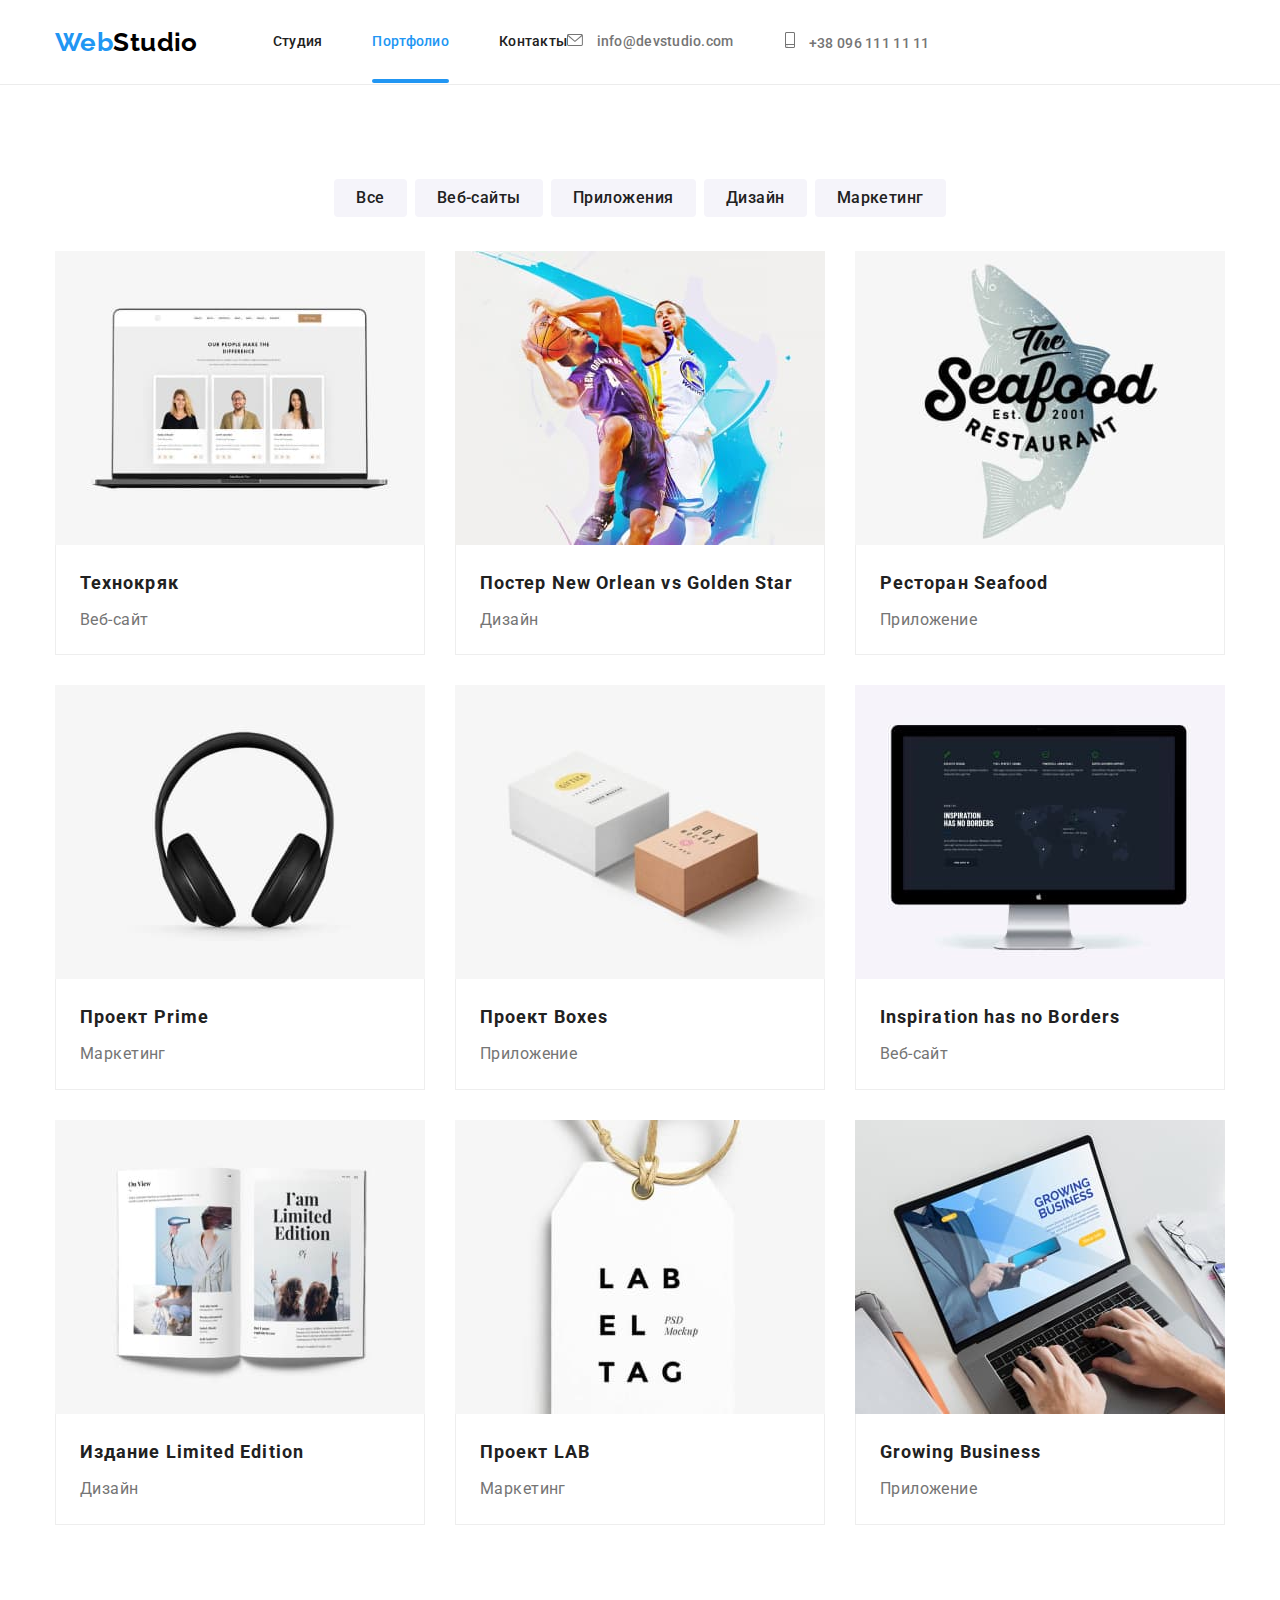
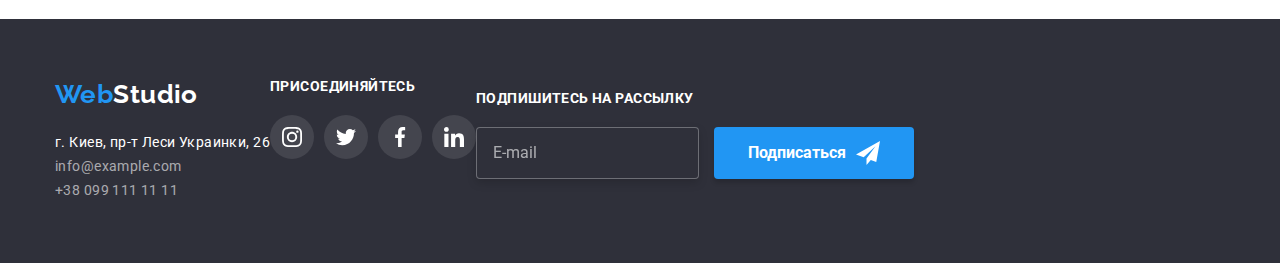
==== commit 90606375: "Адаптивная верстка для планшета" ====
--- a/portfolio.html
+++ b/portfolio.html
@@ -54,17 +54,17 @@
           </nav>
           <!-- Контакты -->
           <ul class="header__list header__list--contacts list">
-            <li class="header__item">
+            <li class="header__item header__item--contacts">
               <a href="mailto:info@devstudio.com" class="header__link header__link--contacts link">
-                <svg class="header__icon" width="16px" height="12px">
+                <svg class="header__icon header__icon--envelope">
                   <use href="./images/sprite.svg#icon-envelope"></use>
                 </svg>
                 info@devstudio.com</a
               >
             </li>
-            <li class="header__item">
+            <li class="header__item header__item--contacts">
               <a href="tel:+380961111111" class="header__link header__link--contacts link">
-                <svg class="header__icon" width="16px" height="12px">
+                <svg class="header__icon header__icon--smartphone">
                   <use href="./images/sprite.svg#icon-smartphone"></use>
                 </svg>
                 +38 096 111 11 11</a
--- a/css/portfolio.min.css
+++ b/css/portfolio.min.css
@@ -1,3 +1,3 @@
 @import url("https://fonts.googleapis.com/css2?family=Raleway:wght@700&family=Roboto:wght@400;500;700;900&display=swap");.list{list-style:none;padding:0}.link{text-decoration:none}.visually-hidden{position:absolute;width:1px;height:1px;margin:-1px;border:0;padding:0;clip:rect(0 0 0 0);overflow:hidden}.button{border:1px solid transparent;border-radius:4px}.container{margin-left:auto;margin-right:auto;padding-left:15px;padding-right:15px}@media screen and (min-width: 480px) and (max-width: 767px){.container{max-width:480px}}@media screen and (min-width: 768px) and (max-width: 1199px){.container{width:768px}}@media screen and (min-width: 1200px){.container{width:1200px}}.section{max-width:1600px;margin-left:auto;margin-right:auto}@media screen and (max-width: 1199px){.section{padding-top:60px;padding-bottom:60px}}@media screen and (min-width: 1200px){.section{padding-top:94px;padding-bottom:94px}}.image{display:block;width:100%;height:auto}.flex{display:-webkit-box;display:-ms-flexbox;display:flex}.icon,.header__burger,.header__icon,.social__icon,.subscribe__icon{fill:currentColor}/*! modern-normalize v1.1.0 | MIT License | https://github.com/sindresorhus/modern-normalize */*,::before,::after{-webkit-box-sizing:border-box;box-sizing:border-box}html{line-height:1.15;-webkit-text-size-adjust:100%;-moz-tab-size:4;-o-tab-size:4;tab-size:4}body{margin:0;font-family:system-ui,-apple-system,"Segoe UI",Roboto,Helvetica,Arial,sans-serif,"Apple Color Emoji","Segoe UI Emoji"}hr{height:0;color:inherit}abbr[title]{-webkit-text-decoration:underline dotted;text-decoration:underline dotted}b,strong{font-weight:bolder}code,kbd,samp,pre{font-family:ui-monospace, SFMono-Regular, Consolas, 'Liberation Mono', Menlo, monospace;font-size:1em}small{font-size:80%}sub,sup{font-size:75%;line-height:0;position:relative;vertical-align:baseline}sub{bottom:-0.25em}sup{top:-0.5em}table{text-indent:0;border-color:inherit}button,input,optgroup,select,textarea{font-family:inherit;font-size:100%;line-height:1.15;margin:0}button,select{text-transform:none}button,[type='button'],[type='reset'],[type='submit']{-webkit-appearance:button}::-moz-focus-inner{border-style:none;padding:0}:-moz-focusring{outline:1px dotted ButtonText}:-moz-ui-invalid{box-shadow:none}legend{padding:0}progress{vertical-align:baseline}::-webkit-inner-spin-button,::-webkit-outer-spin-button{height:auto}[type='search']{-webkit-appearance:textfield;outline-offset:-2px}::-webkit-search-decoration{-webkit-appearance:none}::-webkit-file-upload-button{-webkit-appearance:button;font:inherit}summary{display:list-item}body{color:#757575;font-family:roboto, -apple-system, BlinkMacSystemFont, avenir next, avenir, segoe ui,- helvetica neue, helvetica, Ubuntu, noto, arial, sans-serif;font-size:14px;line-height:1.71;letter-spacing:0.03em}body.modal-open{overflow:hidden}h1,h2,h3,ul,p{margin-top:0;margin-bottom:0}.header{max-width:1600px;margin-left:auto;margin-right:auto;background-color:#fff;border-bottom:1px solid #ececec}.header__container{display:-webkit-box;display:-ms-flexbox;display:flex;-webkit-box-align:center;-ms-flex-align:center;align-items:center}@media screen and (max-width: 767px){.header__container{position:relative;-webkit-box-pack:justify;-ms-flex-pack:justify;justify-content:space-between}}@media screen and (max-width: 767px){.header__logo{padding-top:16px;padding-bottom:16px}}.header__button{width:40px;height:40px;padding:0;border:none;background-color:#fff;color:#212121}.header__button:hover,.header__button:focus{color:#2196f3}.header__button.is-open{position:absolute;right:15px;top:10px;z-index:2}@media screen and (min-width: 768px){.header__button{display:none}}.header__burger{width:40px;height:40px}.header__button.is-open .header__icon-menu{display:none}.header__icon-close{display:none}.header__button.is-open .header__icon-close{display:block}@media screen and (max-width: 767px){.header__menu{position:fixed;top:0;left:0;width:100%;height:100vh;z-index:1;display:none;overflow-y:scroll;padding-top:10vw;padding-left:8vw;padding-bottom:10vw;background-color:#fff}.header__menu.is-open{display:-webkit-box;display:-ms-flexbox;display:flex;-webkit-box-orient:vertical;-webkit-box-direction:normal;-ms-flex-direction:column;flex-direction:column}}@media screen and (min-width: 480px) and (max-width: 767px){.header__menu{padding-top:48px;padding-left:40px;padding-bottom:48px}}.header__list{font-weight:500;line-height:1.14;letter-spacing:0.02em;-webkit-box-align:center;-ms-flex-align:center;align-items:center}@media screen and (max-width: 767px){.header__list{font-size:40px}}@media screen and (max-width: 767px){.header__item:not(:last-child){width:100%;margin-bottom:32px}}.header__link{display:block;color:#212121;-webkit-transition:color 250ms cubic-bezier(0.4, 0, 0.2, 1);transition:color 250ms cubic-bezier(0.4, 0, 0.2, 1)}.header__link:hover,.header__link:focus{color:#2196f3}.header__link--current{position:relative;color:#2196f3}.header__link--current::after{content:'';position:absolute;left:0;bottom:-1px;width:100%;height:4px;background-color:#2196f3;border-radius:2px}@media screen and (max-width: 767px){.header__link--current::after{display:none}}@media screen and (max-width: 767px){.header__list--contacts{display:-webkit-box;display:-ms-flexbox;display:flex;-webkit-box-orient:horizontal;-webkit-box-direction:reverse;-ms-flex-direction:row-reverse;flex-direction:row-reverse;-ms-flex-wrap:wrap;flex-wrap:wrap;-webkit-box-pack:end;-ms-flex-pack:end;justify-content:flex-end;margin-top:auto}}.header__link--contacts{color:#757575}@media screen and (max-width: 767px){.header__link--contacts{font-size:34px}}.header__icon{margin-right:10px}@media screen and (max-width: 767px){.header__icon{display:none}}.mobile__list{justify-self:flex-end;display:-webkit-box;display:-ms-flexbox;display:flex;margin-top:64px;font-size:18px;line-height:1.22}@media screen and (min-width: 768px){.mobile__list{display:none}}.mobile__item:not(:first-child){padding-left:10px}.mobile__item:not(:last-child){padding-right:10px;border-right:1px solid rgba(33,33,33,0.2)}@media screen and (max-width: 419px){.mobile__item:not(:first-child){padding-left:5px}.mobile__item:not(:last-child){padding-right:5px}}.mobile__link{color:#2196f3}.logo{display:-webkit-inline-box;display:-ms-inline-flexbox;display:inline-flex;-webkit-box-align:center;-ms-flex-align:center;align-items:center;font-family:raleway, sans-serif;font-weight:700;font-size:26px;line-height:1.19;color:#2196f3}.logo__text{color:#000}.filter{margin-left:auto;margin-right:auto;display:-webkit-box;display:-ms-flexbox;display:flex}@media screen and (max-width: 767px){.filter{-ms-flex-wrap:wrap;flex-wrap:wrap;margin-bottom:40px}}@media screen and (min-width: 768px){.filter{margin-bottom:34px;-webkit-box-pack:center;-ms-flex-pack:center;justify-content:center}}.filter__item:not(:last-child){margin-right:8px}@media screen and (max-width: 767px){.filter__item:not(:nth-last-child(-n+2)){margin-bottom:15px}}.filter__button{padding-top:5px;padding-bottom:5px;padding-left:21px;padding-right:21px;font-family:inherit;font-weight:500;font-size:16px;line-height:1.6;letter-spacing:0.03em;cursor:pointer;color:#212121;background-color:#f5f4fa;-webkit-transition:color 250ms cubic-bezier(0.4, 0, 0.2, 1),background-color 250ms cubic-bezier(0.4, 0, 0.2, 1),-webkit-box-shadow 250ms cubic-bezier(0.4, 0, 0.2, 1);transition:color 250ms cubic-bezier(0.4, 0, 0.2, 1),background-color 250ms cubic-bezier(0.4, 0, 0.2, 1),-webkit-box-shadow 250ms cubic-bezier(0.4, 0, 0.2, 1);transition:color 250ms cubic-bezier(0.4, 0, 0.2, 1),background-color 250ms cubic-bezier(0.4, 0, 0.2, 1),box-shadow 250ms cubic-bezier(0.4, 0, 0.2, 1);transition:color 250ms cubic-bezier(0.4, 0, 0.2, 1),background-color 250ms cubic-bezier(0.4, 0, 0.2, 1),box-shadow 250ms cubic-bezier(0.4, 0, 0.2, 1),-webkit-box-shadow 250ms cubic-bezier(0.4, 0, 0.2, 1)}.filter__button:hover,.filter__button:focus{color:#fff;background-color:#2196f3;-webkit-box-shadow:0px 3px 1px rgba(0,0,0,0.1),0px 1px 2px rgba(0,0,0,0.08),0px 2px 2px rgba(0,0,0,0.12);box-shadow:0px 3px 1px rgba(0,0,0,0.1),0px 1px 2px rgba(0,0,0,0.08),0px 2px 2px rgba(0,0,0,0.12)}@media screen and (min-width: 768px){.portfolio{display:-webkit-box;display:-ms-flexbox;display:flex;-ms-flex-wrap:wrap;flex-wrap:wrap}}.portfolio__item{background-color:#fff;-webkit-transition:-webkit-box-shadow 250ms cubic-bezier(0.4, 0, 0.2, 1);transition:-webkit-box-shadow 250ms cubic-bezier(0.4, 0, 0.2, 1);transition:box-shadow 250ms cubic-bezier(0.4, 0, 0.2, 1);transition:box-shadow 250ms cubic-bezier(0.4, 0, 0.2, 1), -webkit-box-shadow 250ms cubic-bezier(0.4, 0, 0.2, 1)}@media screen and (max-width: 767px){.portfolio__item:not(:last-child){width:100%;margin-bottom:30px}}@media screen and (min-width: 768px) and (max-width: 1199px){.portfolio__item{width:calc((100% - 30px) / 2)}.portfolio__item:nth-child(2n+1){margin-right:30px}.portfolio__item:not(:last-child){margin-bottom:30px}}@media screen and (min-width: 1200px){.portfolio__item{width:calc((100% - 60px) / 3)}.portfolio__item:not(:nth-child(3n)){margin-right:30px}.portfolio__item:not(:nth-last-child(-n+3)){margin-bottom:30px}}.portfolio__item:hover{-webkit-box-shadow:0px 1px 1px rgba(0,0,0,0.12),0px 4px 4px rgba(0,0,0,0.06),1px 4px 6px rgba(0,0,0,0.16);box-shadow:0px 1px 1px rgba(0,0,0,0.12),0px 4px 4px rgba(0,0,0,0.06),1px 4px 6px rgba(0,0,0,0.16)}.thumb{position:relative;overflow:hidden}.portfolio__description{position:absolute;left:0;top:200%;-webkit-transform:translate(0, -100%);transform:translate(0, -100%);width:100%;height:100%;padding:63px 24px;color:#fff;background:rgba(33,150,243,0.9);font-size:18px;line-height:1.56;-webkit-transition:-webkit-transform 250ms cubic-bezier(0.4, 0, 0.2, 1);transition:-webkit-transform 250ms cubic-bezier(0.4, 0, 0.2, 1);transition:transform 250ms cubic-bezier(0.4, 0, 0.2, 1);transition:transform 250ms cubic-bezier(0.4, 0, 0.2, 1), -webkit-transform 250ms cubic-bezier(0.4, 0, 0.2, 1)}.portfolio__item:hover .portfolio__description{-webkit-transform:translate(0, -100%) translateY(-100%);transform:translate(0, -100%) translateY(-100%)}.portfolio__subtitle{margin-bottom:4px;font-weight:700;font-size:18px;line-height:2;letter-spacing:0.06em;color:#212121}.portfolio__text{color:#757575;font-size:16px;line-height:1.87}.portfolio__bottom{padding-top:20px;padding-bottom:20px;padding-right:24px;padding-left:24px;border-left:1px solid #eeeeee;border-right:1px solid #eeeeee;border-bottom:1px solid #eeeeee}.social{display:-webkit-box;display:-ms-flexbox;display:flex;-webkit-box-pack:center;-ms-flex-pack:center;justify-content:center}.social__item{width:44px;height:44px;padding:12px;border:none;border-radius:50%;color:#afb1b8;-webkit-transition:color 250ms cubic-bezier(0.4, 0, 0.2, 1),background-color 250ms cubic-bezier(0.4, 0, 0.2, 1);transition:color 250ms cubic-bezier(0.4, 0, 0.2, 1),background-color 250ms cubic-bezier(0.4, 0, 0.2, 1)}.social__item:not(:last-child){margin-right:10px}.social__item:hover{background-color:#2196f3;color:#fff}.social__link{color:inherit}.social__icon{width:20px;height:20px}.join{color:#fff}@media screen and (max-width: 767px){.join{margin-top:60px}}.join__item{color:#fff;background-color:rgba(255,255,255,0.1)}.subscribe{padding-top:12px;color:#fff}@media screen and (max-width: 767px){.subscribe{margin-top:60px}}.subscribe__input{margin-right:12px;padding-left:16px;padding-top:15px;padding-bottom:15px;border:1px solid rgba(255,255,255,0.3);border-radius:4px;background-color:#2f303a;-webkit-filter:drop-shadow(0px 4px 4px rgba(0,0,0,0.15));filter:drop-shadow(0px 4px 4px rgba(0,0,0,0.15));font-size:16px;line-height:1.25;color:inherit}@media screen and (max-width: 767px){.subscribe__input{width:100%;margin-bottom:20px}}.subscribe__input::-webkit-input-placeholder{color:rgba(255,255,255,0.6)}.subscribe__input:-ms-input-placeholder{color:rgba(255,255,255,0.6)}.subscribe__input::-ms-input-placeholder{color:rgba(255,255,255,0.6)}.subscribe__input::placeholder{color:rgba(255,255,255,0.6)}.subscribe__button{display:-webkit-inline-box;display:-ms-inline-flexbox;display:inline-flex;width:200px;padding-top:10px;padding-bottom:10px;font-size:16px;line-height:1.87;font-weight:700;-webkit-box-pack:center;-ms-flex-pack:center;justify-content:center;-webkit-box-align:center;-ms-flex-align:center;align-items:center;color:inherit;background-color:#2196f3;-webkit-box-shadow:0px 4px 4px rgba(0,0,0,0.15);box-shadow:0px 4px 4px rgba(0,0,0,0.15)}.subscribe__icon{margin-left:10px;width:24px;height:24px}.footer{max-width:1600px;margin-left:auto;margin-right:auto;padding:60px 0;background-color:#2f303a}.footer__container{display:-webkit-box;display:-ms-flexbox;display:flex}@media screen and (max-width: 767px){.footer__container{-webkit-box-orient:vertical;-webkit-box-direction:normal;-ms-flex-direction:column;flex-direction:column;text-align:center}}.footer__text{color:#fff;font-style:normal}.footer__address{margin-top:20px}.footer__link{margin-top:8px;color:rgba(255,255,255,0.6);font-style:normal;-webkit-transition:color 250ms cubic-bezier(0.4, 0, 0.2, 1);transition:color 250ms cubic-bezier(0.4, 0, 0.2, 1)}.footer__link:hover,.footer__link:focus{color:#2196f3}.footer__title{margin-bottom:20px;font-size:inherit;line-height:1.14;text-transform:uppercase}
+ helvetica neue, helvetica, Ubuntu, noto, arial, sans-serif;font-size:14px;line-height:1.71;letter-spacing:0.03em}body.modal-open{overflow:hidden}h1,h2,h3,ul,p{margin-top:0;margin-bottom:0}.header{max-width:1600px;margin-left:auto;margin-right:auto;background-color:#fff;border-bottom:1px solid #ececec}.header__container{display:-webkit-box;display:-ms-flexbox;display:flex;-webkit-box-align:center;-ms-flex-align:center;align-items:center}@media screen and (max-width: 767px){.header__container{position:relative;-webkit-box-pack:justify;-ms-flex-pack:justify;justify-content:space-between}}@media screen and (max-width: 767px){.header__logo{padding-top:16px;padding-bottom:16px}}.header__button{width:40px;height:40px;padding:0;border:none;background-color:#fff;color:#212121}.header__button:hover,.header__button:focus{color:#2196f3}.header__button.is-open{position:absolute;right:15px;top:10px;z-index:2}@media screen and (min-width: 768px){.header__button{display:none}}.header__burger{width:40px;height:40px}.header__button.is-open .header__icon-menu{display:none}.header__icon-close{display:none}.header__button.is-open .header__icon-close{display:block}@media screen and (max-width: 767px){.header__menu{position:fixed;top:0;left:0;width:100%;height:100vh;z-index:1;display:none;overflow-y:scroll;padding-top:10vw;padding-left:8vw;padding-bottom:10vw;background-color:#fff}.header__menu.is-open{display:-webkit-box;display:-ms-flexbox;display:flex;-webkit-box-orient:vertical;-webkit-box-direction:normal;-ms-flex-direction:column;flex-direction:column}}@media screen and (min-width: 480px) and (max-width: 767px){.header__menu{padding-top:48px;padding-left:40px;padding-bottom:48px}}@media screen and (min-width: 768px){.header__menu{display:-webkit-box;display:-ms-flexbox;display:flex;-webkit-box-pack:justify;-ms-flex-pack:justify;justify-content:space-between;margin-left:75px}}@media screen and (min-width: 768px){.header__nav{display:-webkit-box;display:-ms-flexbox;display:flex;-webkit-box-align:center;-ms-flex-align:center;align-items:center}}.header__list{font-weight:500;line-height:1.14;letter-spacing:0.02em;-webkit-box-align:center;-ms-flex-align:center;align-items:center}@media screen and (max-width: 767px){.header__list{font-size:40px}}@media screen and (min-width: 768px){.header__list{display:-webkit-box;display:-ms-flexbox;display:flex}}@media screen and (max-width: 767px){.header__item:not(:last-child){width:100%;margin-bottom:32px}}@media screen and (min-width: 768px){.header__item:not(:last-child){margin-right:50px}}.header__link{display:block;color:#212121;-webkit-transition:color 250ms cubic-bezier(0.4, 0, 0.2, 1);transition:color 250ms cubic-bezier(0.4, 0, 0.2, 1)}@media screen and (min-width: 768px){.header__link{padding-top:32px;padding-bottom:32px}}.header__link:hover,.header__link:focus{color:#2196f3}.header__link--current{position:relative;color:#2196f3}.header__link--current::after{content:'';position:absolute;left:0;bottom:-1px;width:100%;height:4px;background-color:#2196f3;border-radius:2px}@media screen and (max-width: 767px){.header__link--current::after{display:none}}@media screen and (max-width: 767px){.header__list--contacts{display:-webkit-box;display:-ms-flexbox;display:flex;-webkit-box-orient:horizontal;-webkit-box-direction:reverse;-ms-flex-direction:row-reverse;flex-direction:row-reverse;-ms-flex-wrap:wrap;flex-wrap:wrap;-webkit-box-pack:end;-ms-flex-pack:end;justify-content:flex-end;margin-top:auto}}@media screen and (min-width: 768px) and (max-width: 1199px){.header__list--contacts{display:block;margin-left:85px;padding-top:21px;padding-bottom:21px;font-size:12px;line-height:1.17}}@media screen and (min-width: 768px) and (max-width: 1199px){.header__item--contacts:not(:last-child){margin-bottom:10px;margin-right:0}}.header__link--contacts{color:#757575}@media screen and (max-width: 767px){.header__link--contacts{font-size:34px}}@media screen and (min-width: 768px) and (max-width: 1199px){.header__link--contacts{padding:0}}@media screen and (max-width: 767px){.header__icon{display:none}}@media screen and (min-width: 768px) and (max-width: 1199px){.header__icon{margin-right:8px}}@media screen and (min-width: 1200px){.header__icon{margin-right:10px}}@media screen and (min-width: 768px) and (max-width: 1199px){.header__icon--envelope{width:14px;height:10px}}@media screen and (min-width: 1200px){.header__icon--envelope{width:16px;height:12px}}@media screen and (min-width: 768px) and (max-width: 1199px){.header__icon--smartphone{width:10px;height:14px}}@media screen and (min-width: 1200px){.header__icon--smartphone{width:12px;height:16px}}.mobile__list{justify-self:flex-end;display:-webkit-box;display:-ms-flexbox;display:flex;margin-top:64px;font-size:18px;line-height:1.22}@media screen and (min-width: 768px){.mobile__list{display:none}}.mobile__item:not(:first-child){padding-left:10px}.mobile__item:not(:last-child){padding-right:10px;border-right:1px solid rgba(33,33,33,0.2)}@media screen and (max-width: 419px){.mobile__item:not(:first-child){padding-left:5px}.mobile__item:not(:last-child){padding-right:5px}}.mobile__link{color:#2196f3}.logo{display:-webkit-inline-box;display:-ms-inline-flexbox;display:inline-flex;-webkit-box-align:center;-ms-flex-align:center;align-items:center;font-family:raleway, sans-serif;font-weight:700;font-size:26px;line-height:1.19;color:#2196f3}.logo__text{color:#000}.filter{margin-left:auto;margin-right:auto;display:-webkit-box;display:-ms-flexbox;display:flex}@media screen and (max-width: 767px){.filter{-ms-flex-wrap:wrap;flex-wrap:wrap;margin-bottom:40px}}@media screen and (min-width: 768px){.filter{margin-bottom:34px;-webkit-box-pack:center;-ms-flex-pack:center;justify-content:center}}.filter__item:not(:last-child){margin-right:8px}@media screen and (max-width: 767px){.filter__item:not(:nth-last-child(-n+2)){margin-bottom:15px}}.filter__button{padding-top:5px;padding-bottom:5px;padding-left:21px;padding-right:21px;font-family:inherit;font-weight:500;font-size:16px;line-height:1.6;letter-spacing:0.03em;cursor:pointer;color:#212121;background-color:#f5f4fa;-webkit-transition:color 250ms cubic-bezier(0.4, 0, 0.2, 1),background-color 250ms cubic-bezier(0.4, 0, 0.2, 1),-webkit-box-shadow 250ms cubic-bezier(0.4, 0, 0.2, 1);transition:color 250ms cubic-bezier(0.4, 0, 0.2, 1),background-color 250ms cubic-bezier(0.4, 0, 0.2, 1),-webkit-box-shadow 250ms cubic-bezier(0.4, 0, 0.2, 1);transition:color 250ms cubic-bezier(0.4, 0, 0.2, 1),background-color 250ms cubic-bezier(0.4, 0, 0.2, 1),box-shadow 250ms cubic-bezier(0.4, 0, 0.2, 1);transition:color 250ms cubic-bezier(0.4, 0, 0.2, 1),background-color 250ms cubic-bezier(0.4, 0, 0.2, 1),box-shadow 250ms cubic-bezier(0.4, 0, 0.2, 1),-webkit-box-shadow 250ms cubic-bezier(0.4, 0, 0.2, 1)}.filter__button:hover,.filter__button:focus{color:#fff;background-color:#2196f3;-webkit-box-shadow:0px 3px 1px rgba(0,0,0,0.1),0px 1px 2px rgba(0,0,0,0.08),0px 2px 2px rgba(0,0,0,0.12);box-shadow:0px 3px 1px rgba(0,0,0,0.1),0px 1px 2px rgba(0,0,0,0.08),0px 2px 2px rgba(0,0,0,0.12)}@media screen and (min-width: 768px){.portfolio{display:-webkit-box;display:-ms-flexbox;display:flex;-ms-flex-wrap:wrap;flex-wrap:wrap}}.portfolio__item{background-color:#fff;-webkit-transition:-webkit-box-shadow 250ms cubic-bezier(0.4, 0, 0.2, 1);transition:-webkit-box-shadow 250ms cubic-bezier(0.4, 0, 0.2, 1);transition:box-shadow 250ms cubic-bezier(0.4, 0, 0.2, 1);transition:box-shadow 250ms cubic-bezier(0.4, 0, 0.2, 1), -webkit-box-shadow 250ms cubic-bezier(0.4, 0, 0.2, 1)}@media screen and (max-width: 767px){.portfolio__item:not(:last-child){width:100%;margin-bottom:30px}}@media screen and (min-width: 768px) and (max-width: 1199px){.portfolio__item{width:calc((100% - 30px) / 2)}.portfolio__item:nth-child(2n+1){margin-right:30px}.portfolio__item:not(:last-child){margin-bottom:30px}}@media screen and (min-width: 1200px){.portfolio__item{width:calc((100% - 60px) / 3)}.portfolio__item:not(:nth-child(3n)){margin-right:30px}.portfolio__item:not(:nth-last-child(-n+3)){margin-bottom:30px}}.portfolio__item:hover{-webkit-box-shadow:0px 1px 1px rgba(0,0,0,0.12),0px 4px 4px rgba(0,0,0,0.06),1px 4px 6px rgba(0,0,0,0.16);box-shadow:0px 1px 1px rgba(0,0,0,0.12),0px 4px 4px rgba(0,0,0,0.06),1px 4px 6px rgba(0,0,0,0.16)}.thumb{position:relative;overflow:hidden}.portfolio__description{position:absolute;left:0;top:200%;-webkit-transform:translate(0, -100%);transform:translate(0, -100%);width:100%;height:100%;padding:63px 24px;color:#fff;background:rgba(33,150,243,0.9);font-size:18px;line-height:1.56;-webkit-transition:-webkit-transform 250ms cubic-bezier(0.4, 0, 0.2, 1);transition:-webkit-transform 250ms cubic-bezier(0.4, 0, 0.2, 1);transition:transform 250ms cubic-bezier(0.4, 0, 0.2, 1);transition:transform 250ms cubic-bezier(0.4, 0, 0.2, 1), -webkit-transform 250ms cubic-bezier(0.4, 0, 0.2, 1)}.portfolio__item:hover .portfolio__description{-webkit-transform:translate(0, -100%) translateY(-100%);transform:translate(0, -100%) translateY(-100%)}.portfolio__subtitle{margin-bottom:4px;font-weight:700;font-size:18px;line-height:2;letter-spacing:0.06em;color:#212121}.portfolio__text{color:#757575;font-size:16px;line-height:1.87}.portfolio__bottom{padding-top:20px;padding-bottom:20px;padding-right:24px;padding-left:24px;border-left:1px solid #eeeeee;border-right:1px solid #eeeeee;border-bottom:1px solid #eeeeee}.social{display:-webkit-box;display:-ms-flexbox;display:flex;-webkit-box-pack:center;-ms-flex-pack:center;justify-content:center}.social__item{width:44px;height:44px;padding:12px;border:none;border-radius:50%;color:#afb1b8;-webkit-transition:color 250ms cubic-bezier(0.4, 0, 0.2, 1),background-color 250ms cubic-bezier(0.4, 0, 0.2, 1);transition:color 250ms cubic-bezier(0.4, 0, 0.2, 1),background-color 250ms cubic-bezier(0.4, 0, 0.2, 1)}.social__item:not(:last-child){margin-right:10px}.social__item:hover{background-color:#2196f3;color:#fff}.social__link{color:inherit}.social__icon{width:20px;height:20px}.join{color:#fff}@media screen and (max-width: 767px){.join{margin-top:60px}}.join__item{color:#fff;background-color:rgba(255,255,255,0.1)}.subscribe{padding-top:12px;color:#fff}@media screen and (max-width: 1199px){.subscribe{margin-top:60px}}.subscribe__input{margin-right:12px;padding-left:16px;padding-top:15px;padding-bottom:15px;border:1px solid rgba(255,255,255,0.3);border-radius:4px;background-color:#2f303a;-webkit-filter:drop-shadow(0px 4px 4px rgba(0,0,0,0.15));filter:drop-shadow(0px 4px 4px rgba(0,0,0,0.15));font-size:16px;line-height:1.25;color:inherit}@media screen and (max-width: 1199px){.subscribe__input{width:100%;margin-bottom:20px}}.subscribe__input::-webkit-input-placeholder{color:rgba(255,255,255,0.6)}.subscribe__input:-ms-input-placeholder{color:rgba(255,255,255,0.6)}.subscribe__input::-ms-input-placeholder{color:rgba(255,255,255,0.6)}.subscribe__input::placeholder{color:rgba(255,255,255,0.6)}.subscribe__button{display:-webkit-inline-box;display:-ms-inline-flexbox;display:inline-flex;width:200px;padding-top:10px;padding-bottom:10px;font-size:16px;line-height:1.87;font-weight:700;-webkit-box-pack:center;-ms-flex-pack:center;justify-content:center;-webkit-box-align:center;-ms-flex-align:center;align-items:center;color:inherit;background-color:#2196f3;-webkit-box-shadow:0px 4px 4px rgba(0,0,0,0.15);box-shadow:0px 4px 4px rgba(0,0,0,0.15)}.subscribe__icon{margin-left:10px;width:24px;height:24px}.footer{max-width:1600px;margin-left:auto;margin-right:auto;padding:60px 0;background-color:#2f303a}.footer__container{display:-webkit-box;display:-ms-flexbox;display:flex}@media screen and (max-width: 767px){.footer__container{-webkit-box-orient:vertical;-webkit-box-direction:normal;-ms-flex-direction:column;flex-direction:column}}@media screen and (min-width: 768px) and (max-width: 1199px){.footer__container{-ms-flex-wrap:wrap;flex-wrap:wrap;-webkit-box-align:center;-ms-flex-align:center;align-items:center;-ms-flex-pack:distribute;justify-content:space-around}}@media screen and (max-width: 1199px){.footer__container{text-align:center}}.footer__text{color:#fff;font-style:normal}.footer__address{margin-top:20px}.footer__link{margin-top:8px;color:rgba(255,255,255,0.6);font-style:normal;-webkit-transition:color 250ms cubic-bezier(0.4, 0, 0.2, 1);transition:color 250ms cubic-bezier(0.4, 0, 0.2, 1)}.footer__link:hover,.footer__link:focus{color:#2196f3}.footer__title{margin-bottom:20px;font-size:inherit;line-height:1.14;text-transform:uppercase}
 /*# sourceMappingURL=portfolio.min.css.map */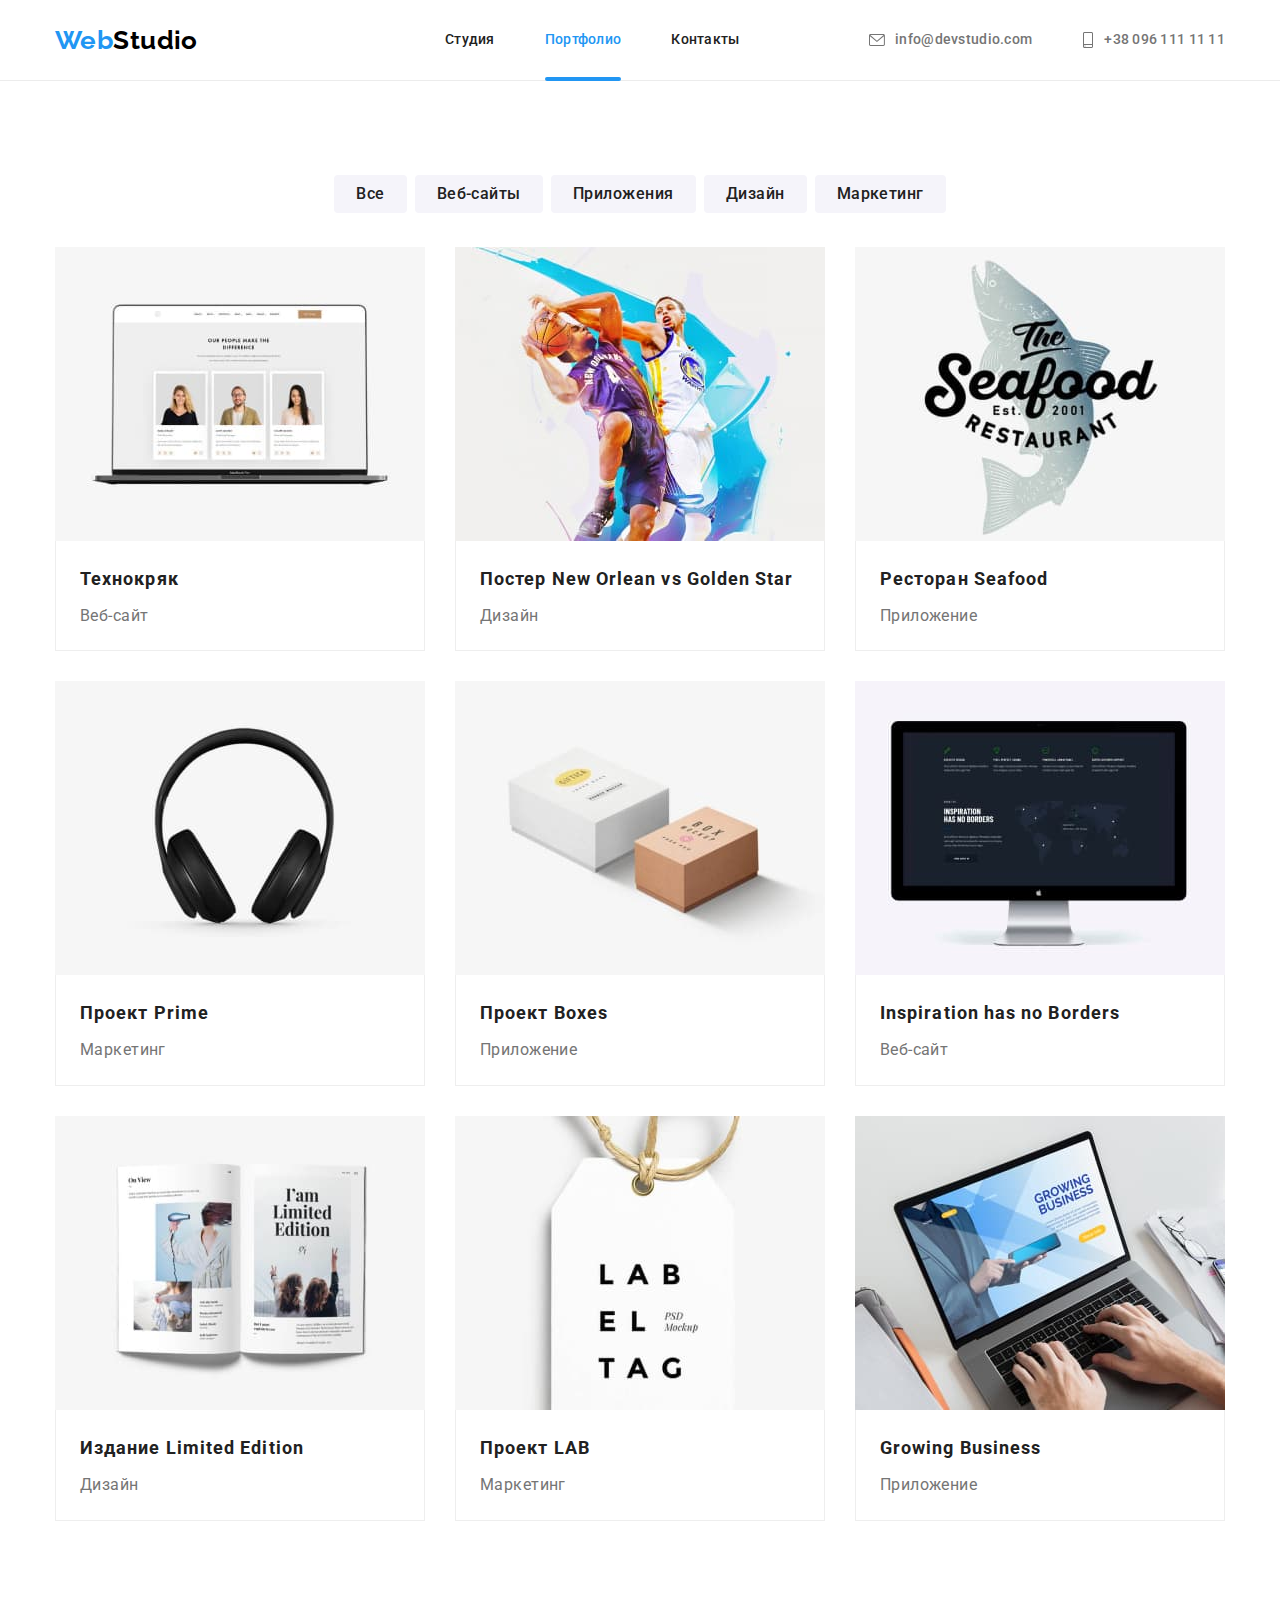
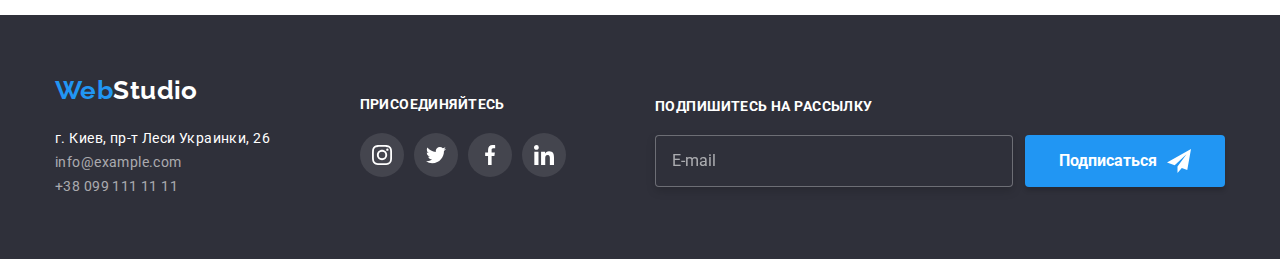
==== commit 8b069cb4: "Отзывчивые изображения" ====
--- a/portfolio.html
+++ b/portfolio.html
@@ -117,7 +117,34 @@
             <li class="portfolio__item">
               <a href="" class="portfolio__link link">
                 <div class="thumb">
-                  <img class="image" src="./images/portfolio/project1.jpg" alt="Технокряк" />
+                  <picture>
+                    <source
+                      srcset="
+                        ./images/portfolio/project1/mobile.jpg    1x,
+                        ./images/portfolio/project1/mobile@2x.jpg 2x
+                      "
+                      media="(max-width:767px)"
+                    />
+                    <source
+                      srcset="
+                        ./images/portfolio/project1/tablet.jpg    1x,
+                        ./images/portfolio/project1/tablet@2x.jpg 2x
+                      "
+                      media="(min-width:768px) and (max-width:1199px)"
+                    />
+                    <source
+                      srcset="
+                        ./images/portfolio/project1/desktop.jpg    1x,
+                        ./images/portfolio/project1/desktop@2x.jpg 2x
+                      "
+                      media="(min-width:1200px)"
+                    />
+                    <img
+                      class="image"
+                      src="./images/portfolio/project1/mobile.jpg"
+                      alt="Технокряк"
+                    />
+                  </picture>
                   <p class="portfolio__description">
                     Технокряк это современная площадка распространения коронавируса. Компании
                     используют эту платформу для цифрового шпионажа и атак на защищённые сервера
@@ -133,11 +160,34 @@
             <li class="portfolio__item">
               <a href="" class="portfolio__link link">
                 <div class="thumb">
-                  <img
-                    class="image"
-                    src="./images/portfolio/project2.jpg"
-                    alt="Постер New Orlean vs Golden Star"
-                  />
+                  <picture>
+                    <source
+                      srcset="
+                        ./images/portfolio/project2/mobile.jpg    1x,
+                        ./images/portfolio/project2/mobile@2x.jpg 2x
+                      "
+                      media="(max-width:767px)"
+                    />
+                    <source
+                      srcset="
+                        ./images/portfolio/project2/tablet.jpg    1x,
+                        ./images/portfolio/project2/tablet@2x.jpg 2x
+                      "
+                      media="(min-width:768px) and (max-width:1199px)"
+                    />
+                    <source
+                      srcset="
+                        ./images/portfolio/project2/desktop.jpg    1x,
+                        ./images/portfolio/project2/desktop@2x.jpg 2x
+                      "
+                      media="(min-width:1200px)"
+                    />
+                    <img
+                      class="image"
+                      src="./images/portfolio/project2/mobile.jpg"
+                      alt="Постер New Orlean vs Golden Star"
+                    />
+                  </picture>
                   <p class="portfolio__description">
                     Lorem ipsum dolor sit amet consectetur adipisicing elit. Temporibus veritatis ex
                     qui incidunt repellendus voluptatum nobis nostrum nihil quae libero?
@@ -152,7 +202,34 @@
             <li class="portfolio__item">
               <a href="" class="portfolio__link link">
                 <div class="thumb">
-                  <img class="image" src="./images/portfolio/project3.jpg" alt="Ресторан Seafood" />
+                  <picture>
+                    <source
+                      srcset="
+                        ./images/portfolio/project3/mobile.jpg    1x,
+                        ./images/portfolio/project3/mobile@2x.jpg 2x
+                      "
+                      media="(max-width:767px)"
+                    />
+                    <source
+                      srcset="
+                        ./images/portfolio/project3/tablet.jpg    1x,
+                        ./images/portfolio/project3/tablet@2x.jpg 2x
+                      "
+                      media="(min-width:768px) and (max-width:1199px)"
+                    />
+                    <source
+                      srcset="
+                        ./images/portfolio/project3/desktop.jpg    1x,
+                        ./images/portfolio/project3/desktop@2x.jpg 2x
+                      "
+                      media="(min-width:1200px)"
+                    />
+                    <img
+                      class="image"
+                      src="./images/portfolio/project3/mobile.jpg"
+                      alt="Ресторан Seafood"
+                    />
+                  </picture>
                   <p class="portfolio__description">
                     Lorem ipsum, dolor sit amet consectetur adipisicing elit. Molestiae, ducimus?
                     Id, voluptatibus eos doloremque sit sapiente dignissimos repudiandae non soluta!
@@ -167,7 +244,34 @@
             <li class="portfolio__item">
               <a href="" class="portfolio__link link">
                 <div class="thumb">
-                  <img class="image" src="./images/portfolio/project4.jpg" alt="Проект Prime" />
+                  <picture>
+                    <source
+                      srcset="
+                        ./images/portfolio/project4/mobile.jpg    1x,
+                        ./images/portfolio/project4/mobile@2x.jpg 2x
+                      "
+                      media="(max-width:767px)"
+                    />
+                    <source
+                      srcset="
+                        ./images/portfolio/project4/tablet.jpg    1x,
+                        ./images/portfolio/project4/tablet@2x.jpg 2x
+                      "
+                      media="(min-width:768px) and (max-width:1199px)"
+                    />
+                    <source
+                      srcset="
+                        ./images/portfolio/project4/desktop.jpg    1x,
+                        ./images/portfolio/project4/desktop@2x.jpg 2x
+                      "
+                      media="(min-width:1200px)"
+                    />
+                    <img
+                      class="image"
+                      src="./images/portfolio/project4/mobile.jpg"
+                      alt="Проект Prime"
+                    />
+                  </picture>
                   <p class="portfolio__description">
                     Lorem, ipsum dolor sit amet consectetur adipisicing elit. Earum architecto velit
                     eligendi veritatis ducimus neque voluptatem animi dolores dignissimos provident.
@@ -182,7 +286,34 @@
             <li class="portfolio__item">
               <a href="" class="portfolio__link link">
                 <div class="thumb">
-                  <img class="image" src="./images/portfolio/project5.jpg" alt="Проект Boxes" />
+                  <picture>
+                    <source
+                      srcset="
+                        ./images/portfolio/project5/mobile.jpg    1x,
+                        ./images/portfolio/project5/mobile@2x.jpg 2x
+                      "
+                      media="(max-width:767px)"
+                    />
+                    <source
+                      srcset="
+                        ./images/portfolio/project5/tablet.jpg    1x,
+                        ./images/portfolio/project5/tablet@2x.jpg 2x
+                      "
+                      media="(min-width:768px) and (max-width:1199px)"
+                    />
+                    <source
+                      srcset="
+                        ./images/portfolio/project5/desktop.jpg    1x,
+                        ./images/portfolio/project5/desktop@2x.jpg 2x
+                      "
+                      media="(min-width:1200px)"
+                    />
+                    <img
+                      class="image"
+                      src="./images/portfolio/project5/mobile.jpg"
+                      alt="Проект Boxes"
+                    />
+                  </picture>
                   <p class="portfolio__description">
                     Lorem ipsum dolor sit amet consectetur adipisicing elit. Modi non cupiditate
                     explicabo nihil expedita distinctio quis, dolorem excepturi corrupti facilis?
@@ -197,11 +328,34 @@
             <li class="portfolio__item">
               <a href="" class="portfolio__link link">
                 <div class="thumb">
-                  <img
-                    class="image"
-                    src="./images/portfolio/project6.jpg"
-                    alt="Inspiration has no Borders"
-                  />
+                  <picture>
+                    <source
+                      srcset="
+                        ./images/portfolio/project6/mobile.jpg    1x,
+                        ./images/portfolio/project6/mobile@2x.jpg 2x
+                      "
+                      media="(max-width:767px)"
+                    />
+                    <source
+                      srcset="
+                        ./images/portfolio/project6/tablet.jpg    1x,
+                        ./images/portfolio/project6/tablet@2x.jpg 2x
+                      "
+                      media="(min-width:768px) and (max-width:1199px)"
+                    />
+                    <source
+                      srcset="
+                        ./images/portfolio/project6/desktop.jpg    1x,
+                        ./images/portfolio/project6/desktop@2x.jpg 2x
+                      "
+                      media="(min-width:1200px)"
+                    />
+                    <img
+                      class="image"
+                      src="./images/portfolio/project6/mobile.jpg"
+                      alt="Inspiration has no Borders"
+                    />
+                  </picture>
                   <p class="portfolio__description">
                     Lorem ipsum dolor sit amet consectetur, adipisicing elit. Facere iusto minima
                     adipisci magni voluptatum qui dolore odit eaque nihil. Reprehenderit.
@@ -216,11 +370,34 @@
             <li class="portfolio__item">
               <a href="" class="portfolio__link link">
                 <div class="thumb">
-                  <img
-                    class="image"
-                    src="./images/portfolio/project7.jpg"
-                    alt="Издание Limited Edition"
-                  />
+                  <picture>
+                    <source
+                      srcset="
+                        ./images/portfolio/project7/mobile.jpg    1x,
+                        ./images/portfolio/project7/mobile@2x.jpg 2x
+                      "
+                      media="(max-width:767px)"
+                    />
+                    <source
+                      srcset="
+                        ./images/portfolio/project7/tablet.jpg    1x,
+                        ./images/portfolio/project7/tablet@2x.jpg 2x
+                      "
+                      media="(min-width:768px) and (max-width:1199px)"
+                    />
+                    <source
+                      srcset="
+                        ./images/portfolio/project7/desktop.jpg    1x,
+                        ./images/portfolio/project7/desktop@2x.jpg 2x
+                      "
+                      media="(min-width:1200px)"
+                    />
+                    <img
+                      class="image"
+                      src="./images/portfolio/project7/mobile.jpg"
+                      alt="Издание Limited Edition"
+                    />
+                  </picture>
                   <p class="portfolio__description">
                     Lorem ipsum dolor sit amet consectetur adipisicing elit. Obcaecati vero id modi
                     temporibus. Voluptate, quam in culpa consequatur aspernatur dolorum.
@@ -235,7 +412,34 @@
             <li class="portfolio__item">
               <a href="" class="portfolio__link link">
                 <div class="thumb">
-                  <img class="image" src="./images/portfolio/project8.jpg" alt="Проект LAB" />
+                  <picture>
+                    <source
+                      srcset="
+                        ./images/portfolio/project8/mobile.jpg    1x,
+                        ./images/portfolio/project8/mobile@2x.jpg 2x
+                      "
+                      media="(max-width:767px)"
+                    />
+                    <source
+                      srcset="
+                        ./images/portfolio/project8/tablet.jpg    1x,
+                        ./images/portfolio/project8/tablet@2x.jpg 2x
+                      "
+                      media="(min-width:768px) and (max-width:1199px)"
+                    />
+                    <source
+                      srcset="
+                        ./images/portfolio/project8/desktop.jpg    1x,
+                        ./images/portfolio/project8/desktop@2x.jpg 2x
+                      "
+                      media="(min-width:1200px)"
+                    />
+                    <img
+                      class="image"
+                      src="./images/portfolio/project8/mobile.jpg"
+                      alt="Проект LAB"
+                    />
+                  </picture>
                   <p class="portfolio__description">
                     Lorem ipsum dolor sit amet consectetur adipisicing elit. Culpa enim repudiandae
                     quidem quas sequi molestias architecto quo porro nostrum tempore.
@@ -250,7 +454,34 @@
             <li class="portfolio__item">
               <a href="" class="portfolio__link link">
                 <div class="thumb">
-                  <img class="image" src="./images/portfolio/project9.jpg" alt="Growing Business" />
+                  <picture>
+                    <source
+                      srcset="
+                        ./images/portfolio/project9/mobile.jpg    1x,
+                        ./images/portfolio/project9/mobile@2x.jpg 2x
+                      "
+                      media="(max-width:767px)"
+                    />
+                    <source
+                      srcset="
+                        ./images/portfolio/project9/tablet.jpg    1x,
+                        ./images/portfolio/project9/tablet@2x.jpg 2x
+                      "
+                      media="(min-width:768px) and (max-width:1199px)"
+                    />
+                    <source
+                      srcset="
+                        ./images/portfolio/project9/desktop.jpg    1x,
+                        ./images/portfolio/project9/desktop@2x.jpg 2x
+                      "
+                      media="(min-width:1200px)"
+                    />
+                    <img
+                      class="image"
+                      src="./images/portfolio/project9/mobile.jpg"
+                      alt="Growing Business"
+                    />
+                  </picture>
                   <p class="portfolio__description">
                     Lorem ipsum dolor sit amet consectetur adipisicing elit. Impedit eius provident
                     consequuntur perferendis quod earum expedita ab vero quae praesentium.
--- a/css/portfolio.min.css
+++ b/css/portfolio.min.css
@@ -1,3 +1,3 @@
-@import url("https://fonts.googleapis.com/css2?family=Raleway:wght@700&family=Roboto:wght@400;500;700;900&display=swap");.list{list-style:none;padding:0}.link{text-decoration:none}.visually-hidden{position:absolute;width:1px;height:1px;margin:-1px;border:0;padding:0;clip:rect(0 0 0 0);overflow:hidden}.button{border:1px solid transparent;border-radius:4px}.container{margin-left:auto;margin-right:auto;padding-left:15px;padding-right:15px}@media screen and (min-width: 480px) and (max-width: 767px){.container{max-width:480px}}@media screen and (min-width: 768px) and (max-width: 1199px){.container{width:768px}}@media screen and (min-width: 1200px){.container{width:1200px}}.section{max-width:1600px;margin-left:auto;margin-right:auto}@media screen and (max-width: 1199px){.section{padding-top:60px;padding-bottom:60px}}@media screen and (min-width: 1200px){.section{padding-top:94px;padding-bottom:94px}}.image{display:block;width:100%;height:auto}.flex{display:-webkit-box;display:-ms-flexbox;display:flex}.icon,.header__burger,.header__icon,.social__icon,.subscribe__icon{fill:currentColor}/*! modern-normalize v1.1.0 | MIT License | https://github.com/sindresorhus/modern-normalize */*,::before,::after{-webkit-box-sizing:border-box;box-sizing:border-box}html{line-height:1.15;-webkit-text-size-adjust:100%;-moz-tab-size:4;-o-tab-size:4;tab-size:4}body{margin:0;font-family:system-ui,-apple-system,"Segoe UI",Roboto,Helvetica,Arial,sans-serif,"Apple Color Emoji","Segoe UI Emoji"}hr{height:0;color:inherit}abbr[title]{-webkit-text-decoration:underline dotted;text-decoration:underline dotted}b,strong{font-weight:bolder}code,kbd,samp,pre{font-family:ui-monospace, SFMono-Regular, Consolas, 'Liberation Mono', Menlo, monospace;font-size:1em}small{font-size:80%}sub,sup{font-size:75%;line-height:0;position:relative;vertical-align:baseline}sub{bottom:-0.25em}sup{top:-0.5em}table{text-indent:0;border-color:inherit}button,input,optgroup,select,textarea{font-family:inherit;font-size:100%;line-height:1.15;margin:0}button,select{text-transform:none}button,[type='button'],[type='reset'],[type='submit']{-webkit-appearance:button}::-moz-focus-inner{border-style:none;padding:0}:-moz-focusring{outline:1px dotted ButtonText}:-moz-ui-invalid{box-shadow:none}legend{padding:0}progress{vertical-align:baseline}::-webkit-inner-spin-button,::-webkit-outer-spin-button{height:auto}[type='search']{-webkit-appearance:textfield;outline-offset:-2px}::-webkit-search-decoration{-webkit-appearance:none}::-webkit-file-upload-button{-webkit-appearance:button;font:inherit}summary{display:list-item}body{color:#757575;font-family:roboto, -apple-system, BlinkMacSystemFont, avenir next, avenir, segoe ui,- helvetica neue, helvetica, Ubuntu, noto, arial, sans-serif;font-size:14px;line-height:1.71;letter-spacing:0.03em}body.modal-open{overflow:hidden}h1,h2,h3,ul,p{margin-top:0;margin-bottom:0}.header{max-width:1600px;margin-left:auto;margin-right:auto;background-color:#fff;border-bottom:1px solid #ececec}.header__container{display:-webkit-box;display:-ms-flexbox;display:flex;-webkit-box-align:center;-ms-flex-align:center;align-items:center}@media screen and (max-width: 767px){.header__container{position:relative;-webkit-box-pack:justify;-ms-flex-pack:justify;justify-content:space-between}}@media screen and (max-width: 767px){.header__logo{padding-top:16px;padding-bottom:16px}}.header__button{width:40px;height:40px;padding:0;border:none;background-color:#fff;color:#212121}.header__button:hover,.header__button:focus{color:#2196f3}.header__button.is-open{position:absolute;right:15px;top:10px;z-index:2}@media screen and (min-width: 768px){.header__button{display:none}}.header__burger{width:40px;height:40px}.header__button.is-open .header__icon-menu{display:none}.header__icon-close{display:none}.header__button.is-open .header__icon-close{display:block}@media screen and (max-width: 767px){.header__menu{position:fixed;top:0;left:0;width:100%;height:100vh;z-index:1;display:none;overflow-y:scroll;padding-top:10vw;padding-left:8vw;padding-bottom:10vw;background-color:#fff}.header__menu.is-open{display:-webkit-box;display:-ms-flexbox;display:flex;-webkit-box-orient:vertical;-webkit-box-direction:normal;-ms-flex-direction:column;flex-direction:column}}@media screen and (min-width: 480px) and (max-width: 767px){.header__menu{padding-top:48px;padding-left:40px;padding-bottom:48px}}@media screen and (min-width: 768px){.header__menu{display:-webkit-box;display:-ms-flexbox;display:flex;-webkit-box-pack:justify;-ms-flex-pack:justify;justify-content:space-between;margin-left:75px}}@media screen and (min-width: 768px){.header__nav{display:-webkit-box;display:-ms-flexbox;display:flex;-webkit-box-align:center;-ms-flex-align:center;align-items:center}}.header__list{font-weight:500;line-height:1.14;letter-spacing:0.02em;-webkit-box-align:center;-ms-flex-align:center;align-items:center}@media screen and (max-width: 767px){.header__list{font-size:40px}}@media screen and (min-width: 768px){.header__list{display:-webkit-box;display:-ms-flexbox;display:flex}}@media screen and (max-width: 767px){.header__item:not(:last-child){width:100%;margin-bottom:32px}}@media screen and (min-width: 768px){.header__item:not(:last-child){margin-right:50px}}.header__link{display:block;color:#212121;-webkit-transition:color 250ms cubic-bezier(0.4, 0, 0.2, 1);transition:color 250ms cubic-bezier(0.4, 0, 0.2, 1)}@media screen and (min-width: 768px){.header__link{padding-top:32px;padding-bottom:32px}}.header__link:hover,.header__link:focus{color:#2196f3}.header__link--current{position:relative;color:#2196f3}.header__link--current::after{content:'';position:absolute;left:0;bottom:-1px;width:100%;height:4px;background-color:#2196f3;border-radius:2px}@media screen and (max-width: 767px){.header__link--current::after{display:none}}@media screen and (max-width: 767px){.header__list--contacts{display:-webkit-box;display:-ms-flexbox;display:flex;-webkit-box-orient:horizontal;-webkit-box-direction:reverse;-ms-flex-direction:row-reverse;flex-direction:row-reverse;-ms-flex-wrap:wrap;flex-wrap:wrap;-webkit-box-pack:end;-ms-flex-pack:end;justify-content:flex-end;margin-top:auto}}@media screen and (min-width: 768px) and (max-width: 1199px){.header__list--contacts{display:block;margin-left:85px;padding-top:21px;padding-bottom:21px;font-size:12px;line-height:1.17}}@media screen and (min-width: 768px) and (max-width: 1199px){.header__item--contacts:not(:last-child){margin-bottom:10px;margin-right:0}}.header__link--contacts{color:#757575}@media screen and (max-width: 767px){.header__link--contacts{font-size:34px}}@media screen and (min-width: 768px) and (max-width: 1199px){.header__link--contacts{padding:0}}@media screen and (max-width: 767px){.header__icon{display:none}}@media screen and (min-width: 768px) and (max-width: 1199px){.header__icon{margin-right:8px}}@media screen and (min-width: 1200px){.header__icon{margin-right:10px}}@media screen and (min-width: 768px) and (max-width: 1199px){.header__icon--envelope{width:14px;height:10px}}@media screen and (min-width: 1200px){.header__icon--envelope{width:16px;height:12px}}@media screen and (min-width: 768px) and (max-width: 1199px){.header__icon--smartphone{width:10px;height:14px}}@media screen and (min-width: 1200px){.header__icon--smartphone{width:12px;height:16px}}.mobile__list{justify-self:flex-end;display:-webkit-box;display:-ms-flexbox;display:flex;margin-top:64px;font-size:18px;line-height:1.22}@media screen and (min-width: 768px){.mobile__list{display:none}}.mobile__item:not(:first-child){padding-left:10px}.mobile__item:not(:last-child){padding-right:10px;border-right:1px solid rgba(33,33,33,0.2)}@media screen and (max-width: 419px){.mobile__item:not(:first-child){padding-left:5px}.mobile__item:not(:last-child){padding-right:5px}}.mobile__link{color:#2196f3}.logo{display:-webkit-inline-box;display:-ms-inline-flexbox;display:inline-flex;-webkit-box-align:center;-ms-flex-align:center;align-items:center;font-family:raleway, sans-serif;font-weight:700;font-size:26px;line-height:1.19;color:#2196f3}.logo__text{color:#000}.filter{margin-left:auto;margin-right:auto;display:-webkit-box;display:-ms-flexbox;display:flex}@media screen and (max-width: 767px){.filter{-ms-flex-wrap:wrap;flex-wrap:wrap;margin-bottom:40px}}@media screen and (min-width: 768px){.filter{margin-bottom:34px;-webkit-box-pack:center;-ms-flex-pack:center;justify-content:center}}.filter__item:not(:last-child){margin-right:8px}@media screen and (max-width: 767px){.filter__item:not(:nth-last-child(-n+2)){margin-bottom:15px}}.filter__button{padding-top:5px;padding-bottom:5px;padding-left:21px;padding-right:21px;font-family:inherit;font-weight:500;font-size:16px;line-height:1.6;letter-spacing:0.03em;cursor:pointer;color:#212121;background-color:#f5f4fa;-webkit-transition:color 250ms cubic-bezier(0.4, 0, 0.2, 1),background-color 250ms cubic-bezier(0.4, 0, 0.2, 1),-webkit-box-shadow 250ms cubic-bezier(0.4, 0, 0.2, 1);transition:color 250ms cubic-bezier(0.4, 0, 0.2, 1),background-color 250ms cubic-bezier(0.4, 0, 0.2, 1),-webkit-box-shadow 250ms cubic-bezier(0.4, 0, 0.2, 1);transition:color 250ms cubic-bezier(0.4, 0, 0.2, 1),background-color 250ms cubic-bezier(0.4, 0, 0.2, 1),box-shadow 250ms cubic-bezier(0.4, 0, 0.2, 1);transition:color 250ms cubic-bezier(0.4, 0, 0.2, 1),background-color 250ms cubic-bezier(0.4, 0, 0.2, 1),box-shadow 250ms cubic-bezier(0.4, 0, 0.2, 1),-webkit-box-shadow 250ms cubic-bezier(0.4, 0, 0.2, 1)}.filter__button:hover,.filter__button:focus{color:#fff;background-color:#2196f3;-webkit-box-shadow:0px 3px 1px rgba(0,0,0,0.1),0px 1px 2px rgba(0,0,0,0.08),0px 2px 2px rgba(0,0,0,0.12);box-shadow:0px 3px 1px rgba(0,0,0,0.1),0px 1px 2px rgba(0,0,0,0.08),0px 2px 2px rgba(0,0,0,0.12)}@media screen and (min-width: 768px){.portfolio{display:-webkit-box;display:-ms-flexbox;display:flex;-ms-flex-wrap:wrap;flex-wrap:wrap}}.portfolio__item{background-color:#fff;-webkit-transition:-webkit-box-shadow 250ms cubic-bezier(0.4, 0, 0.2, 1);transition:-webkit-box-shadow 250ms cubic-bezier(0.4, 0, 0.2, 1);transition:box-shadow 250ms cubic-bezier(0.4, 0, 0.2, 1);transition:box-shadow 250ms cubic-bezier(0.4, 0, 0.2, 1), -webkit-box-shadow 250ms cubic-bezier(0.4, 0, 0.2, 1)}@media screen and (max-width: 767px){.portfolio__item:not(:last-child){width:100%;margin-bottom:30px}}@media screen and (min-width: 768px) and (max-width: 1199px){.portfolio__item{width:calc((100% - 30px) / 2)}.portfolio__item:nth-child(2n+1){margin-right:30px}.portfolio__item:not(:last-child){margin-bottom:30px}}@media screen and (min-width: 1200px){.portfolio__item{width:calc((100% - 60px) / 3)}.portfolio__item:not(:nth-child(3n)){margin-right:30px}.portfolio__item:not(:nth-last-child(-n+3)){margin-bottom:30px}}.portfolio__item:hover{-webkit-box-shadow:0px 1px 1px rgba(0,0,0,0.12),0px 4px 4px rgba(0,0,0,0.06),1px 4px 6px rgba(0,0,0,0.16);box-shadow:0px 1px 1px rgba(0,0,0,0.12),0px 4px 4px rgba(0,0,0,0.06),1px 4px 6px rgba(0,0,0,0.16)}.thumb{position:relative;overflow:hidden}.portfolio__description{position:absolute;left:0;top:200%;-webkit-transform:translate(0, -100%);transform:translate(0, -100%);width:100%;height:100%;padding:63px 24px;color:#fff;background:rgba(33,150,243,0.9);font-size:18px;line-height:1.56;-webkit-transition:-webkit-transform 250ms cubic-bezier(0.4, 0, 0.2, 1);transition:-webkit-transform 250ms cubic-bezier(0.4, 0, 0.2, 1);transition:transform 250ms cubic-bezier(0.4, 0, 0.2, 1);transition:transform 250ms cubic-bezier(0.4, 0, 0.2, 1), -webkit-transform 250ms cubic-bezier(0.4, 0, 0.2, 1)}.portfolio__item:hover .portfolio__description{-webkit-transform:translate(0, -100%) translateY(-100%);transform:translate(0, -100%) translateY(-100%)}.portfolio__subtitle{margin-bottom:4px;font-weight:700;font-size:18px;line-height:2;letter-spacing:0.06em;color:#212121}.portfolio__text{color:#757575;font-size:16px;line-height:1.87}.portfolio__bottom{padding-top:20px;padding-bottom:20px;padding-right:24px;padding-left:24px;border-left:1px solid #eeeeee;border-right:1px solid #eeeeee;border-bottom:1px solid #eeeeee}.social{display:-webkit-box;display:-ms-flexbox;display:flex;-webkit-box-pack:center;-ms-flex-pack:center;justify-content:center}.social__item{width:44px;height:44px;padding:12px;border:none;border-radius:50%;color:#afb1b8;-webkit-transition:color 250ms cubic-bezier(0.4, 0, 0.2, 1),background-color 250ms cubic-bezier(0.4, 0, 0.2, 1);transition:color 250ms cubic-bezier(0.4, 0, 0.2, 1),background-color 250ms cubic-bezier(0.4, 0, 0.2, 1)}.social__item:not(:last-child){margin-right:10px}.social__item:hover{background-color:#2196f3;color:#fff}.social__link{color:inherit}.social__icon{width:20px;height:20px}.join{color:#fff}@media screen and (max-width: 767px){.join{margin-top:60px}}.join__item{color:#fff;background-color:rgba(255,255,255,0.1)}.subscribe{padding-top:12px;color:#fff}@media screen and (max-width: 1199px){.subscribe{margin-top:60px}}.subscribe__input{margin-right:12px;padding-left:16px;padding-top:15px;padding-bottom:15px;border:1px solid rgba(255,255,255,0.3);border-radius:4px;background-color:#2f303a;-webkit-filter:drop-shadow(0px 4px 4px rgba(0,0,0,0.15));filter:drop-shadow(0px 4px 4px rgba(0,0,0,0.15));font-size:16px;line-height:1.25;color:inherit}@media screen and (max-width: 1199px){.subscribe__input{width:100%;margin-bottom:20px}}.subscribe__input::-webkit-input-placeholder{color:rgba(255,255,255,0.6)}.subscribe__input:-ms-input-placeholder{color:rgba(255,255,255,0.6)}.subscribe__input::-ms-input-placeholder{color:rgba(255,255,255,0.6)}.subscribe__input::placeholder{color:rgba(255,255,255,0.6)}.subscribe__button{display:-webkit-inline-box;display:-ms-inline-flexbox;display:inline-flex;width:200px;padding-top:10px;padding-bottom:10px;font-size:16px;line-height:1.87;font-weight:700;-webkit-box-pack:center;-ms-flex-pack:center;justify-content:center;-webkit-box-align:center;-ms-flex-align:center;align-items:center;color:inherit;background-color:#2196f3;-webkit-box-shadow:0px 4px 4px rgba(0,0,0,0.15);box-shadow:0px 4px 4px rgba(0,0,0,0.15)}.subscribe__icon{margin-left:10px;width:24px;height:24px}.footer{max-width:1600px;margin-left:auto;margin-right:auto;padding:60px 0;background-color:#2f303a}.footer__container{display:-webkit-box;display:-ms-flexbox;display:flex}@media screen and (max-width: 767px){.footer__container{-webkit-box-orient:vertical;-webkit-box-direction:normal;-ms-flex-direction:column;flex-direction:column}}@media screen and (min-width: 768px) and (max-width: 1199px){.footer__container{-ms-flex-wrap:wrap;flex-wrap:wrap;-webkit-box-align:center;-ms-flex-align:center;align-items:center;-ms-flex-pack:distribute;justify-content:space-around}}@media screen and (max-width: 1199px){.footer__container{text-align:center}}.footer__text{color:#fff;font-style:normal}.footer__address{margin-top:20px}.footer__link{margin-top:8px;color:rgba(255,255,255,0.6);font-style:normal;-webkit-transition:color 250ms cubic-bezier(0.4, 0, 0.2, 1);transition:color 250ms cubic-bezier(0.4, 0, 0.2, 1)}.footer__link:hover,.footer__link:focus{color:#2196f3}.footer__title{margin-bottom:20px;font-size:inherit;line-height:1.14;text-transform:uppercase}
+@import url("https://fonts.googleapis.com/css2?family=Raleway:wght@700&family=Roboto:wght@400;500;700;900&display=swap");.list{list-style:none;padding:0}.link{text-decoration:none}.visually-hidden{position:absolute;width:1px;height:1px;margin:-1px;border:0;padding:0;clip:rect(0 0 0 0);overflow:hidden}.button{border:1px solid transparent;border-radius:4px}.container{margin-left:auto;margin-right:auto;padding-left:15px;padding-right:15px}@media screen and (min-width: 480px) and (max-width: 767px){.container{max-width:480px}}@media screen and (min-width: 768px) and (max-width: 1199px){.container{width:768px}}@media screen and (min-width: 1200px){.container{width:1200px}}.section{max-width:1600px;margin-left:auto;margin-right:auto}@media screen and (max-width: 1199px){.section{padding-top:60px;padding-bottom:60px}}@media screen and (min-width: 1200px){.section{padding-top:94px;padding-bottom:94px}}.image{display:block;max-width:100%;height:auto}.flex{display:-webkit-box;display:-ms-flexbox;display:flex}.icon,.header__burger,.header__icon,.social__icon,.subscribe__icon{fill:currentColor}/*! modern-normalize v1.1.0 | MIT License | https://github.com/sindresorhus/modern-normalize */*,::before,::after{-webkit-box-sizing:border-box;box-sizing:border-box}html{line-height:1.15;-webkit-text-size-adjust:100%;-moz-tab-size:4;-o-tab-size:4;tab-size:4}body{margin:0;font-family:system-ui,-apple-system,"Segoe UI",Roboto,Helvetica,Arial,sans-serif,"Apple Color Emoji","Segoe UI Emoji"}hr{height:0;color:inherit}abbr[title]{-webkit-text-decoration:underline dotted;text-decoration:underline dotted}b,strong{font-weight:bolder}code,kbd,samp,pre{font-family:ui-monospace, SFMono-Regular, Consolas, 'Liberation Mono', Menlo, monospace;font-size:1em}small{font-size:80%}sub,sup{font-size:75%;line-height:0;position:relative;vertical-align:baseline}sub{bottom:-0.25em}sup{top:-0.5em}table{text-indent:0;border-color:inherit}button,input,optgroup,select,textarea{font-family:inherit;font-size:100%;line-height:1.15;margin:0}button,select{text-transform:none}button,[type='button'],[type='reset'],[type='submit']{-webkit-appearance:button}::-moz-focus-inner{border-style:none;padding:0}:-moz-focusring{outline:1px dotted ButtonText}:-moz-ui-invalid{box-shadow:none}legend{padding:0}progress{vertical-align:baseline}::-webkit-inner-spin-button,::-webkit-outer-spin-button{height:auto}[type='search']{-webkit-appearance:textfield;outline-offset:-2px}::-webkit-search-decoration{-webkit-appearance:none}::-webkit-file-upload-button{-webkit-appearance:button;font:inherit}summary{display:list-item}body{color:#757575;font-family:roboto, -apple-system, BlinkMacSystemFont, avenir next, avenir, segoe ui,+ helvetica neue, helvetica, Ubuntu, noto, arial, sans-serif;font-size:14px;line-height:1.71;letter-spacing:0.03em}body.modal-open{overflow:hidden}h1,h2,h3,ul,p{margin-top:0;margin-bottom:0}.header{max-width:1600px;margin-left:auto;margin-right:auto;background-color:#fff;border-bottom:1px solid #ececec}.header__container{display:-webkit-box;display:-ms-flexbox;display:flex;-webkit-box-align:center;-ms-flex-align:center;align-items:center}@media screen and (max-width: 767px){.header__container{position:relative;-webkit-box-pack:justify;-ms-flex-pack:justify;justify-content:space-between}}@media screen and (max-width: 767px){.header__logo{padding-top:16px;padding-bottom:16px}}.header__button{width:40px;height:40px;padding:0;border:none;background-color:#fff;color:#212121}.header__button:hover,.header__button:focus{color:#2196f3}.header__button.is-open{position:absolute;right:15px;top:10px;z-index:2}@media screen and (min-width: 768px){.header__button{display:none}}.header__burger{width:40px;height:40px}.header__icon-menu{opacity:1;-webkit-transition:opacity 250ms cubic-bezier(0.4, 0, 0.2, 1);transition:opacity 250ms cubic-bezier(0.4, 0, 0.2, 1)}.header__button.is-open .header__icon-menu{opacity:0}.header__icon-close{opacity:0;-webkit-transition:opacity 250ms cubic-bezier(0.4, 0, 0.2, 1);transition:opacity 250ms cubic-bezier(0.4, 0, 0.2, 1)}.header__button.is-open .header__icon-close{opacity:1}@media screen and (max-width: 767px){.header__menu{position:fixed;top:0;left:0;width:100%;height:100vh;z-index:1;display:-webkit-box;display:-ms-flexbox;display:flex;-webkit-box-orient:vertical;-webkit-box-direction:normal;-ms-flex-direction:column;flex-direction:column;-webkit-transform:scale(0);transform:scale(0);-webkit-transform-origin:calc(100% - 35px) 30px;transform-origin:calc(100% - 35px) 30px;-webkit-transition:-webkit-transform 250ms cubic-bezier(0.4, 0, 0.2, 1);transition:-webkit-transform 250ms cubic-bezier(0.4, 0, 0.2, 1);transition:transform 250ms cubic-bezier(0.4, 0, 0.2, 1);transition:transform 250ms cubic-bezier(0.4, 0, 0.2, 1), -webkit-transform 250ms cubic-bezier(0.4, 0, 0.2, 1);overflow-y:scroll;padding-top:10vw;padding-left:8vw;padding-bottom:10vw;background-color:#fff}.header__menu.is-open{-webkit-transform:scale(1);transform:scale(1)}}@media screen and (min-width: 480px) and (max-width: 767px){.header__menu{padding-top:48px;padding-left:40px;padding-bottom:48px}}@media screen and (min-width: 768px){.header__menu{display:-webkit-box;display:-ms-flexbox;display:flex;-webkit-box-pack:justify;-ms-flex-pack:justify;justify-content:space-between;width:66.6666%;margin-left:auto}}@media screen and (min-width: 768px){.header__nav{display:-webkit-box;display:-ms-flexbox;display:flex;-webkit-box-align:center;-ms-flex-align:center;align-items:center}}.header__list{font-weight:500;line-height:1.14;letter-spacing:0.02em;-webkit-box-align:center;-ms-flex-align:center;align-items:center}@media screen and (max-width: 767px){.header__list{font-size:40px}}@media screen and (min-width: 768px){.header__list{display:-webkit-box;display:-ms-flexbox;display:flex}}@media screen and (max-width: 767px){.header__item:not(:last-child){width:100%;margin-bottom:32px}}@media screen and (min-width: 768px){.header__item:not(:last-child){margin-right:50px}}.header__link{display:block;color:#212121;-webkit-transition:color 250ms cubic-bezier(0.4, 0, 0.2, 1);transition:color 250ms cubic-bezier(0.4, 0, 0.2, 1)}@media screen and (min-width: 768px){.header__link{padding-top:32px;padding-bottom:32px}}.header__link:hover,.header__link:focus{color:#2196f3}.header__link--current{position:relative;color:#2196f3}.header__link--current::after{content:'';position:absolute;left:0;bottom:-1px;width:100%;height:4px;background-color:#2196f3;border-radius:2px}@media screen and (max-width: 767px){.header__link--current::after{display:none}}@media screen and (max-width: 767px){.header__list--contacts{display:-webkit-box;display:-ms-flexbox;display:flex;-webkit-box-orient:horizontal;-webkit-box-direction:reverse;-ms-flex-direction:row-reverse;flex-direction:row-reverse;-ms-flex-wrap:wrap;flex-wrap:wrap;-webkit-box-pack:end;-ms-flex-pack:end;justify-content:flex-end;margin-top:auto}}@media screen and (min-width: 768px) and (max-width: 1199px){.header__list--contacts{display:block;padding-top:21px;padding-bottom:21px;font-size:12px;line-height:1.17}}@media screen and (min-width: 768px) and (max-width: 1199px){.header__item--contacts:not(:last-child){margin-bottom:10px;margin-right:0}}.header__link--contacts{color:#757575}@media screen and (max-width: 767px){.header__link--contacts{font-size:34px}}@media screen and (min-width: 768px) and (max-width: 1199px){.header__link--contacts{padding:0}}@media screen and (min-width: 1200px){.header__link--contacts{display:-webkit-inline-box;display:-ms-inline-flexbox;display:inline-flex;-webkit-box-align:center;-ms-flex-align:center;align-items:center}}@media screen and (max-width: 767px){.header__icon{display:none}}@media screen and (min-width: 768px) and (max-width: 1199px){.header__icon{margin-right:8px}}@media screen and (min-width: 1200px){.header__icon{margin-right:10px}}@media screen and (min-width: 768px) and (max-width: 1199px){.header__icon--envelope{width:14px;height:10px}}@media screen and (min-width: 1200px){.header__icon--envelope{width:16px;height:12px}}@media screen and (min-width: 768px) and (max-width: 1199px){.header__icon--smartphone{width:10px;height:14px}}@media screen and (min-width: 1200px){.header__icon--smartphone{width:12px;height:16px}}.mobile__list{justify-self:flex-end;display:-webkit-box;display:-ms-flexbox;display:flex;margin-top:64px;font-size:18px;line-height:1.22}@media screen and (min-width: 768px){.mobile__list{display:none}}.mobile__item:not(:first-child){padding-left:10px}.mobile__item:not(:last-child){padding-right:10px;border-right:1px solid rgba(33,33,33,0.2)}@media screen and (max-width: 419px){.mobile__item:not(:first-child){padding-left:5px}.mobile__item:not(:last-child){padding-right:5px}}.mobile__link{color:#2196f3}.logo{display:-webkit-inline-box;display:-ms-inline-flexbox;display:inline-flex;-webkit-box-align:center;-ms-flex-align:center;align-items:center;font-family:raleway, sans-serif;font-weight:700;font-size:26px;line-height:1.19;color:#2196f3}.logo__text{color:#000}.filter{margin-left:auto;margin-right:auto;display:-webkit-box;display:-ms-flexbox;display:flex}@media screen and (max-width: 767px){.filter{-ms-flex-wrap:wrap;flex-wrap:wrap;margin-bottom:40px}}@media screen and (min-width: 768px){.filter{margin-bottom:34px;-webkit-box-pack:center;-ms-flex-pack:center;justify-content:center}}.filter__item:not(:last-child){margin-right:8px}@media screen and (max-width: 767px){.filter__item:not(:nth-last-child(-n+2)){margin-bottom:15px}}.filter__button{padding-top:5px;padding-bottom:5px;padding-left:21px;padding-right:21px;font-family:inherit;font-weight:500;font-size:16px;line-height:1.6;letter-spacing:0.03em;cursor:pointer;color:#212121;background-color:#f5f4fa;-webkit-transition:color 250ms cubic-bezier(0.4, 0, 0.2, 1),background-color 250ms cubic-bezier(0.4, 0, 0.2, 1),-webkit-box-shadow 250ms cubic-bezier(0.4, 0, 0.2, 1);transition:color 250ms cubic-bezier(0.4, 0, 0.2, 1),background-color 250ms cubic-bezier(0.4, 0, 0.2, 1),-webkit-box-shadow 250ms cubic-bezier(0.4, 0, 0.2, 1);transition:color 250ms cubic-bezier(0.4, 0, 0.2, 1),background-color 250ms cubic-bezier(0.4, 0, 0.2, 1),box-shadow 250ms cubic-bezier(0.4, 0, 0.2, 1);transition:color 250ms cubic-bezier(0.4, 0, 0.2, 1),background-color 250ms cubic-bezier(0.4, 0, 0.2, 1),box-shadow 250ms cubic-bezier(0.4, 0, 0.2, 1),-webkit-box-shadow 250ms cubic-bezier(0.4, 0, 0.2, 1)}.filter__button:hover,.filter__button:focus{color:#fff;background-color:#2196f3;-webkit-box-shadow:0px 3px 1px rgba(0,0,0,0.1),0px 1px 2px rgba(0,0,0,0.08),0px 2px 2px rgba(0,0,0,0.12);box-shadow:0px 3px 1px rgba(0,0,0,0.1),0px 1px 2px rgba(0,0,0,0.08),0px 2px 2px rgba(0,0,0,0.12)}@media screen and (min-width: 768px){.portfolio{display:-webkit-box;display:-ms-flexbox;display:flex;-ms-flex-wrap:wrap;flex-wrap:wrap}}.portfolio__item{background-color:#fff;-webkit-transition:-webkit-box-shadow 250ms cubic-bezier(0.4, 0, 0.2, 1);transition:-webkit-box-shadow 250ms cubic-bezier(0.4, 0, 0.2, 1);transition:box-shadow 250ms cubic-bezier(0.4, 0, 0.2, 1);transition:box-shadow 250ms cubic-bezier(0.4, 0, 0.2, 1), -webkit-box-shadow 250ms cubic-bezier(0.4, 0, 0.2, 1)}@media screen and (max-width: 767px){.portfolio__item:not(:last-child){width:100%;margin-bottom:30px}}@media screen and (min-width: 768px) and (max-width: 1199px){.portfolio__item{width:calc((100% - 30px) / 2)}.portfolio__item:nth-child(2n+1){margin-right:30px}.portfolio__item:not(:last-child){margin-bottom:30px}}@media screen and (min-width: 1200px){.portfolio__item{width:calc((100% - 60px) / 3)}.portfolio__item:not(:nth-child(3n)){margin-right:30px}.portfolio__item:not(:nth-last-child(-n+3)){margin-bottom:30px}}.portfolio__item:hover{-webkit-box-shadow:0px 1px 1px rgba(0,0,0,0.12),0px 4px 4px rgba(0,0,0,0.06),1px 4px 6px rgba(0,0,0,0.16);box-shadow:0px 1px 1px rgba(0,0,0,0.12),0px 4px 4px rgba(0,0,0,0.06),1px 4px 6px rgba(0,0,0,0.16)}.thumb{position:relative;overflow:hidden}.portfolio__description{position:absolute;left:0;top:200%;-webkit-transform:translate(0, -100%);transform:translate(0, -100%);width:100%;height:100%;padding:63px 24px;color:#fff;background:rgba(33,150,243,0.9);font-size:18px;line-height:1.56;-webkit-transition:-webkit-transform 250ms cubic-bezier(0.4, 0, 0.2, 1);transition:-webkit-transform 250ms cubic-bezier(0.4, 0, 0.2, 1);transition:transform 250ms cubic-bezier(0.4, 0, 0.2, 1);transition:transform 250ms cubic-bezier(0.4, 0, 0.2, 1), -webkit-transform 250ms cubic-bezier(0.4, 0, 0.2, 1)}.portfolio__item:hover .portfolio__description{-webkit-transform:translate(0, -100%) translateY(-100%);transform:translate(0, -100%) translateY(-100%)}.portfolio__subtitle{margin-bottom:4px;font-weight:700;font-size:18px;line-height:2;letter-spacing:0.06em;color:#212121}.portfolio__text{color:#757575;font-size:16px;line-height:1.87}.portfolio__bottom{padding-top:20px;padding-bottom:20px;padding-right:24px;padding-left:24px;border-left:1px solid #eeeeee;border-right:1px solid #eeeeee;border-bottom:1px solid #eeeeee}.social{display:-webkit-box;display:-ms-flexbox;display:flex;-webkit-box-pack:center;-ms-flex-pack:center;justify-content:center}.social__item{width:44px;height:44px;padding:12px;border:none;border-radius:50%;color:#afb1b8;-webkit-transition:color 250ms cubic-bezier(0.4, 0, 0.2, 1),background-color 250ms cubic-bezier(0.4, 0, 0.2, 1);transition:color 250ms cubic-bezier(0.4, 0, 0.2, 1),background-color 250ms cubic-bezier(0.4, 0, 0.2, 1)}.social__item:not(:last-child){margin-right:10px}.social__item:hover{background-color:#2196f3;color:#fff}.social__link{color:inherit}.social__icon{width:20px;height:20px}.join{color:#fff}@media screen and (max-width: 767px){.join{margin-top:60px}}.join__item{color:#fff;background-color:rgba(255,255,255,0.1)}.subscribe{padding-top:12px;color:#fff}@media screen and (max-width: 1199px){.subscribe{margin-top:60px}}@media screen and (min-width: 1200px){.subscribe__form{display:-webkit-box;display:-ms-flexbox;display:flex}}.subscribe__input{margin-right:12px;padding-left:16px;padding-top:15px;padding-bottom:15px;border:1px solid rgba(255,255,255,0.3);border-radius:4px;background-color:#2f303a;-webkit-filter:drop-shadow(0px 4px 4px rgba(0,0,0,0.15));filter:drop-shadow(0px 4px 4px rgba(0,0,0,0.15));font-size:16px;line-height:1.25;color:inherit}@media screen and (max-width: 1199px){.subscribe__input{width:100%;margin-bottom:20px}}@media screen and (min-width: 1200px){.subscribe__input{width:358px}}.subscribe__input::-webkit-input-placeholder{color:rgba(255,255,255,0.6)}.subscribe__input:-ms-input-placeholder{color:rgba(255,255,255,0.6)}.subscribe__input::-ms-input-placeholder{color:rgba(255,255,255,0.6)}.subscribe__input::placeholder{color:rgba(255,255,255,0.6)}.subscribe__button{display:-webkit-inline-box;display:-ms-inline-flexbox;display:inline-flex;width:200px;padding-top:10px;padding-bottom:10px;font-size:16px;line-height:1.87;font-weight:700;-webkit-box-pack:center;-ms-flex-pack:center;justify-content:center;-webkit-box-align:center;-ms-flex-align:center;align-items:center;color:inherit;background-color:#2196f3;-webkit-box-shadow:0px 4px 4px rgba(0,0,0,0.15);box-shadow:0px 4px 4px rgba(0,0,0,0.15)}.subscribe__icon{margin-left:10px;width:24px;height:24px}.footer{max-width:1600px;margin-left:auto;margin-right:auto;padding:60px 0;background-color:#2f303a}.footer__container{display:-webkit-box;display:-ms-flexbox;display:flex}@media screen and (max-width: 767px){.footer__container{-webkit-box-orient:vertical;-webkit-box-direction:normal;-ms-flex-direction:column;flex-direction:column}}@media screen and (min-width: 768px){.footer__container{-webkit-box-align:center;-ms-flex-align:center;align-items:center}}@media screen and (min-width: 768px) and (max-width: 1199px){.footer__container{-ms-flex-wrap:wrap;flex-wrap:wrap;-ms-flex-pack:distribute;justify-content:space-around}}@media screen and (max-width: 1199px){.footer__container{text-align:center}}@media screen and (min-width: 1200px){.footer__container{-webkit-box-pack:justify;-ms-flex-pack:justify;justify-content:space-between}}.footer__text{color:#fff;font-style:normal}.footer__address{margin-top:20px}.footer__link{margin-top:8px;color:rgba(255,255,255,0.6);font-style:normal;-webkit-transition:color 250ms cubic-bezier(0.4, 0, 0.2, 1);transition:color 250ms cubic-bezier(0.4, 0, 0.2, 1)}.footer__link:hover,.footer__link:focus{color:#2196f3}.footer__title{margin-bottom:20px;font-size:inherit;line-height:1.14;text-transform:uppercase}
 /*# sourceMappingURL=portfolio.min.css.map */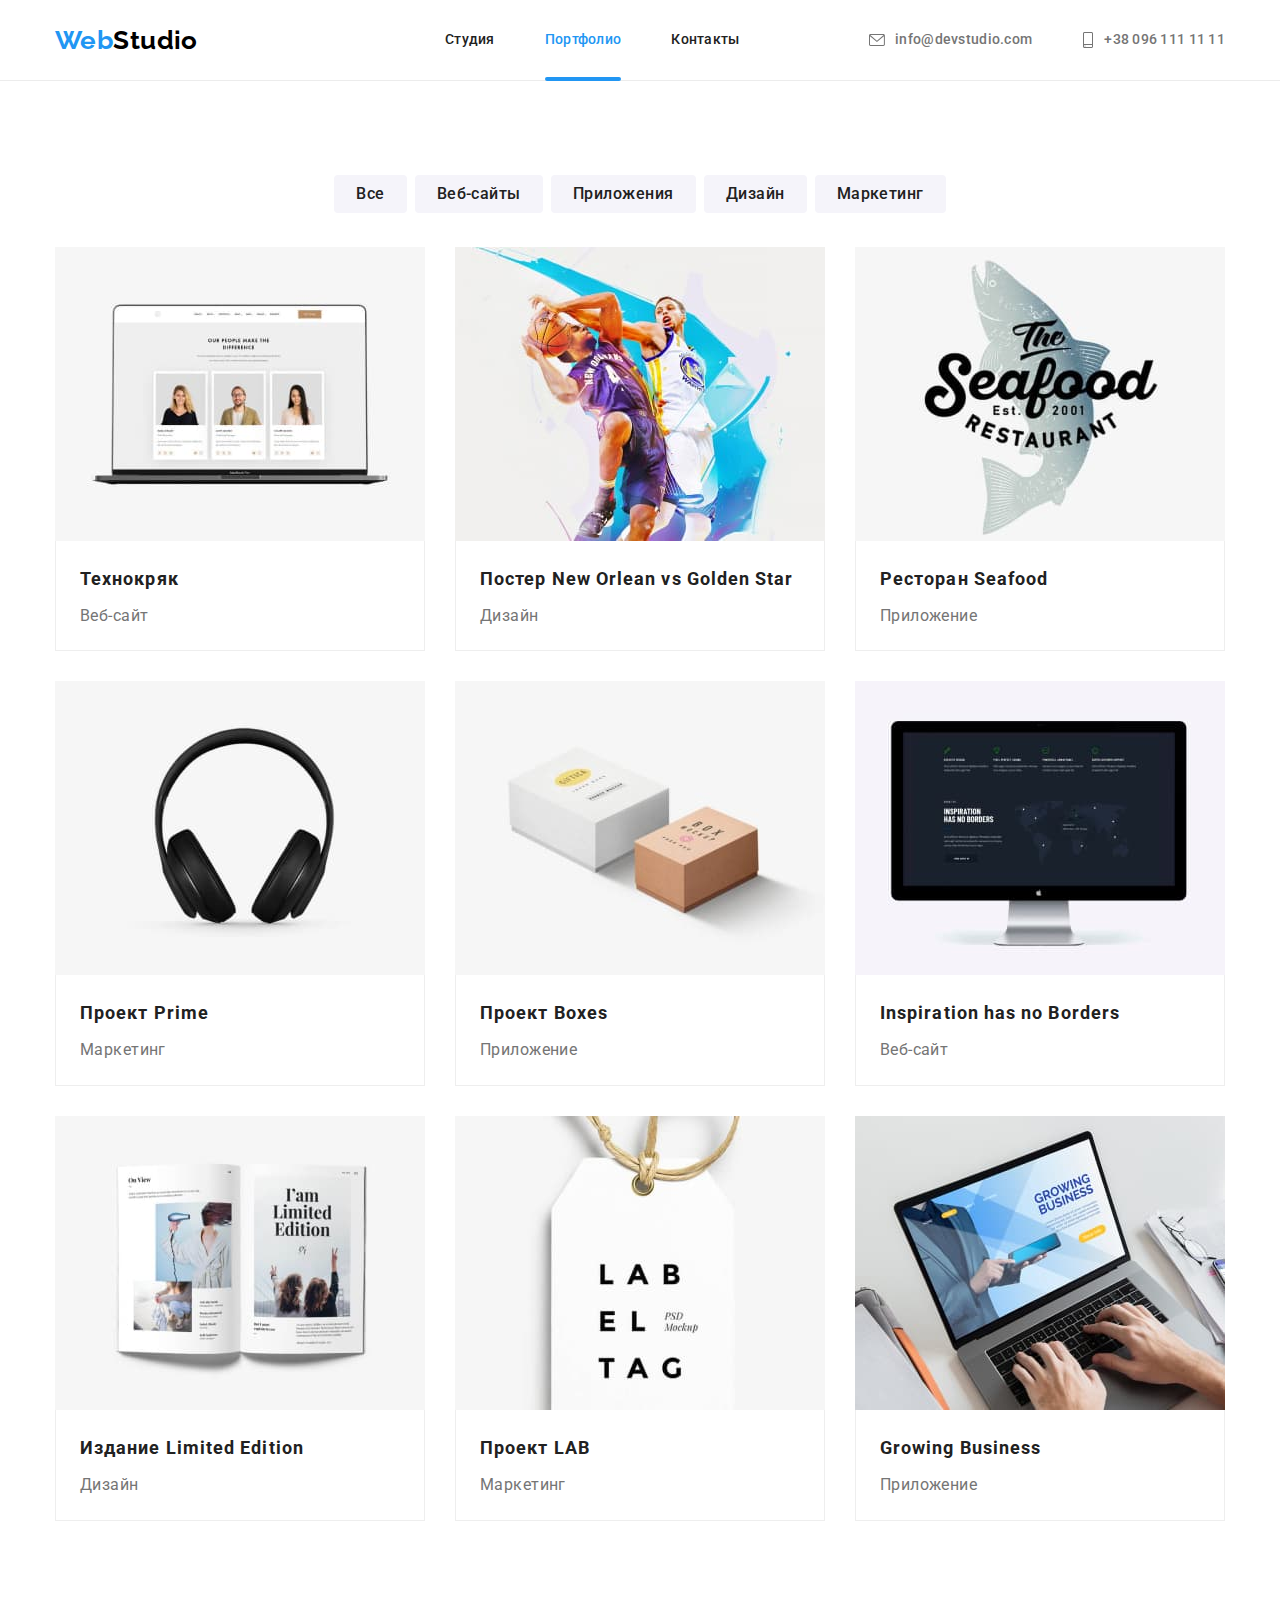
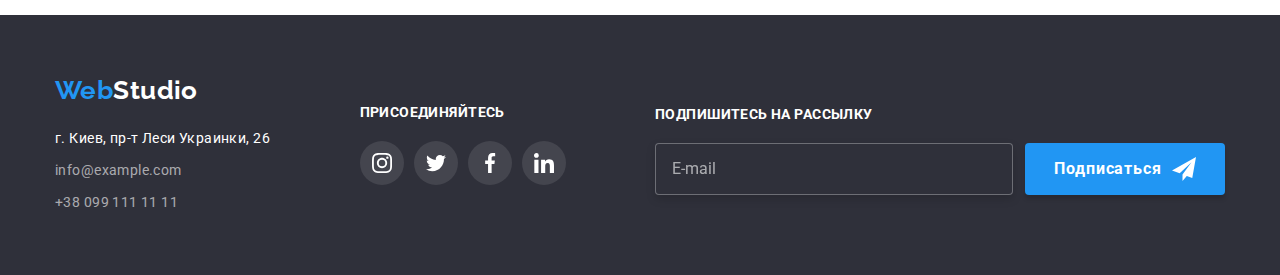
==== commit 200f4342: "правки стилей" ====
--- a/portfolio.html
+++ b/portfolio.html
@@ -26,7 +26,7 @@
           aria-controls="header__menu"
           data-menu-button
         >
-          <svg class="header__burger">
+          <svg class="header__burger" width="40" height="40">
             <use class="header__icon-menu" href="./images/sprite.svg#icon-menu"></use>
             <use class="header__icon-close" href="./images/sprite.svg#icon-close"></use>
           </svg>
@@ -56,7 +56,7 @@
           <ul class="header__list header__list--contacts list">
             <li class="header__item header__item--contacts">
               <a href="mailto:info@devstudio.com" class="header__link header__link--contacts link">
-                <svg class="header__icon header__icon--envelope">
+                <svg class="header__icon header__icon--envelope" width="14" height="10">
                   <use href="./images/sprite.svg#icon-envelope"></use>
                 </svg>
                 info@devstudio.com</a
@@ -64,7 +64,7 @@
             </li>
             <li class="header__item header__item--contacts">
               <a href="tel:+380961111111" class="header__link header__link--contacts link">
-                <svg class="header__icon header__icon--smartphone">
+                <svg class="header__icon header__icon--smartphone" width="10" height="14">
                   <use href="./images/sprite.svg#icon-smartphone"></use>
                 </svg>
                 +38 096 111 11 11</a
@@ -97,25 +97,25 @@
           <!-- Фильтр -->
           <ul class="filter list">
             <li class="filter__item">
-              <button class="filter__button button" type="button">Все</button>
+              <button class="filter__button" type="button">Все</button>
             </li>
             <li class="filter__item">
-              <button class="filter__button button" type="button">Веб-сайты</button>
+              <button class="filter__button" type="button">Веб-сайты</button>
             </li>
             <li class="filter__item">
-              <button class="filter__button button" type="button">Приложения</button>
+              <button class="filter__button" type="button">Приложения</button>
             </li>
             <li class="filter__item">
-              <button class="filter__button button" type="button">Дизайн</button>
+              <button class="filter__button" type="button">Дизайн</button>
             </li>
             <li class="filter__item">
-              <button class="filter__button button" type="button">Маркетинг</button>
+              <button class="filter__button" type="button">Маркетинг</button>
             </li>
           </ul>
           <!--Собственно портфолио -->
           <ul class="portfolio list">
             <li class="portfolio__item">
-              <a href="" class="portfolio__link link">
+              <a href="" class="portfolio__link link" target="_blank" rel="noopener noreferrer">
                 <div class="thumb">
                   <picture>
                     <source
@@ -143,6 +143,8 @@
                       class="image"
                       src="./images/portfolio/project1/mobile.jpg"
                       alt="Технокряк"
+                      width="370"
+                      height="294"
                     />
                   </picture>
                   <p class="portfolio__description">
@@ -158,7 +160,7 @@
               </a>
             </li>
             <li class="portfolio__item">
-              <a href="" class="portfolio__link link">
+              <a href="" class="portfolio__link link" target="_blank" rel="noopener noreferrer">
                 <div class="thumb">
                   <picture>
                     <source
@@ -186,6 +188,8 @@
                       class="image"
                       src="./images/portfolio/project2/mobile.jpg"
                       alt="Постер New Orlean vs Golden Star"
+                      width="370"
+                      height="294"
                     />
                   </picture>
                   <p class="portfolio__description">
@@ -200,7 +204,7 @@
               </a>
             </li>
             <li class="portfolio__item">
-              <a href="" class="portfolio__link link">
+              <a href="" class="portfolio__link link" target="_blank" rel="noopener noreferrer">
                 <div class="thumb">
                   <picture>
                     <source
@@ -228,6 +232,8 @@
                       class="image"
                       src="./images/portfolio/project3/mobile.jpg"
                       alt="Ресторан Seafood"
+                      width="370"
+                      height="294"
                     />
                   </picture>
                   <p class="portfolio__description">
@@ -242,7 +248,7 @@
               </a>
             </li>
             <li class="portfolio__item">
-              <a href="" class="portfolio__link link">
+              <a href="" class="portfolio__link link" target="_blank" rel="noopener noreferrer">
                 <div class="thumb">
                   <picture>
                     <source
@@ -270,6 +276,8 @@
                       class="image"
                       src="./images/portfolio/project4/mobile.jpg"
                       alt="Проект Prime"
+                      width="370"
+                      height="294"
                     />
                   </picture>
                   <p class="portfolio__description">
@@ -284,7 +292,7 @@
               </a>
             </li>
             <li class="portfolio__item">
-              <a href="" class="portfolio__link link">
+              <a href="" class="portfolio__link link" target="_blank" rel="noopener noreferrer">
                 <div class="thumb">
                   <picture>
                     <source
@@ -312,6 +320,8 @@
                       class="image"
                       src="./images/portfolio/project5/mobile.jpg"
                       alt="Проект Boxes"
+                      width="370"
+                      height="294"
                     />
                   </picture>
                   <p class="portfolio__description">
@@ -326,7 +336,7 @@
               </a>
             </li>
             <li class="portfolio__item">
-              <a href="" class="portfolio__link link">
+              <a href="" class="portfolio__link link" target="_blank" rel="noopener noreferrer">
                 <div class="thumb">
                   <picture>
                     <source
@@ -354,6 +364,8 @@
                       class="image"
                       src="./images/portfolio/project6/mobile.jpg"
                       alt="Inspiration has no Borders"
+                      width="370"
+                      height="294"
                     />
                   </picture>
                   <p class="portfolio__description">
@@ -368,7 +380,7 @@
               </a>
             </li>
             <li class="portfolio__item">
-              <a href="" class="portfolio__link link">
+              <a href="" class="portfolio__link link" target="_blank" rel="noopener noreferrer">
                 <div class="thumb">
                   <picture>
                     <source
@@ -396,6 +408,8 @@
                       class="image"
                       src="./images/portfolio/project7/mobile.jpg"
                       alt="Издание Limited Edition"
+                      width="370"
+                      height="294"
                     />
                   </picture>
                   <p class="portfolio__description">
@@ -410,7 +424,7 @@
               </a>
             </li>
             <li class="portfolio__item">
-              <a href="" class="portfolio__link link">
+              <a href="" class="portfolio__link link" target="_blank" rel="noopener noreferrer">
                 <div class="thumb">
                   <picture>
                     <source
@@ -438,6 +452,8 @@
                       class="image"
                       src="./images/portfolio/project8/mobile.jpg"
                       alt="Проект LAB"
+                      width="370"
+                      height="294"
                     />
                   </picture>
                   <p class="portfolio__description">
@@ -452,7 +468,7 @@
               </a>
             </li>
             <li class="portfolio__item">
-              <a href="" class="portfolio__link link">
+              <a href="" class="portfolio__link link" target="_blank" rel="noopener noreferrer">
                 <div class="thumb">
                   <picture>
                     <source
@@ -480,6 +496,8 @@
                       class="image"
                       src="./images/portfolio/project9/mobile.jpg"
                       alt="Growing Business"
+                      width="370"
+                      height="294"
                     />
                   </picture>
                   <p class="portfolio__description">
@@ -506,7 +524,6 @@
           <address class="footer__address">
             <p class="footer__text">г. Киев, пр-т Леси Украинки, 26</p>
             <a href="mailto:info@example.com" class="footer__link link">info@example.com</a>
-            <br />
             <a href="tel:+380991111111" class="footer__link link">+38 099 111 11 11</a>
           </address>
         </div>
@@ -514,30 +531,50 @@
         <section class="join">
           <h2 class="footer__title">Присоединяйтесь</h2>
           <ul class="social list">
-            <li class="join__item social__item" aria-label="Инстаграм">
-              <a href="" class="social__link link">
-                <svg class="social__icon">
+            <li class="social__item" aria-label="Инстаграм">
+              <a
+                href=""
+                class="social__link social__link--join link"
+                target="_blank"
+                rel="noopener noreferrer"
+              >
+                <svg class="social__icon" width="20" height="20">
                   <use href="./images/sprite.svg#icon-instagram"></use>
                 </svg>
               </a>
             </li>
-            <li class="join__item social__item" aria-label="Твиттер">
-              <a href="" class="social__link link">
-                <svg class="social__icon">
+            <li class="social__item" aria-label="Твиттер">
+              <a
+                href=""
+                class="social__link social__link--join link"
+                target="_blank"
+                rel="noopener noreferrer"
+              >
+                <svg class="social__icon" width="20" height="20">
                   <use href="./images/sprite.svg#icon-twitter"></use>
                 </svg>
               </a>
             </li>
-            <li class="join__item social__item" aria-label="Фейсбук">
-              <a href="" class="social__link link">
-                <svg class="social__icon">
+            <li class="social__item" aria-label="Фейсбук">
+              <a
+                href=""
+                class="social__link social__link--join link"
+                target="_blank"
+                rel="noopener noreferrer"
+              >
+                <svg class="social__icon" width="20" height="20">
                   <use href="./images/sprite.svg#icon-facebook"></use>
                 </svg>
               </a>
             </li>
-            <li class="join__item social__item" aria-label="Линкедин">
-              <a href="" class="social__link link">
-                <svg class="social__icon">
+            <li class="social__item" aria-label="Линкедин">
+              <a
+                href=""
+                class="social__link social__link--join link"
+                target="_blank"
+                rel="noopener noreferrer"
+              >
+                <svg class="social__icon" width="20" height="20">
                   <use href="./images/sprite.svg#icon-linkedin"></use>
                 </svg>
               </a>
@@ -556,9 +593,9 @@
                 placeholder="E-mail"
               />
             </label>
-            <button class="subscribe__button button" type="submit">
+            <button class="subscribe__button" type="submit">
               Подписаться
-              <svg class="subscribe__icon">
+              <svg class="subscribe__icon" width="24" height="24">
                 <use href="./images/sprite.svg#icon-send"></use>
               </svg>
             </button>
--- a/css/portfolio.min.css
+++ b/css/portfolio.min.css
@@ -1,3 +1,3 @@
-@import url("https://fonts.googleapis.com/css2?family=Raleway:wght@700&family=Roboto:wght@400;500;700;900&display=swap");.list{list-style:none;padding:0}.link{text-decoration:none}.visually-hidden{position:absolute;width:1px;height:1px;margin:-1px;border:0;padding:0;clip:rect(0 0 0 0);overflow:hidden}.button{border:1px solid transparent;border-radius:4px}.container{margin-left:auto;margin-right:auto;padding-left:15px;padding-right:15px}@media screen and (min-width: 480px) and (max-width: 767px){.container{max-width:480px}}@media screen and (min-width: 768px) and (max-width: 1199px){.container{width:768px}}@media screen and (min-width: 1200px){.container{width:1200px}}.section{max-width:1600px;margin-left:auto;margin-right:auto}@media screen and (max-width: 1199px){.section{padding-top:60px;padding-bottom:60px}}@media screen and (min-width: 1200px){.section{padding-top:94px;padding-bottom:94px}}.image{display:block;max-width:100%;height:auto}.flex{display:-webkit-box;display:-ms-flexbox;display:flex}.icon,.header__burger,.header__icon,.social__icon,.subscribe__icon{fill:currentColor}/*! modern-normalize v1.1.0 | MIT License | https://github.com/sindresorhus/modern-normalize */*,::before,::after{-webkit-box-sizing:border-box;box-sizing:border-box}html{line-height:1.15;-webkit-text-size-adjust:100%;-moz-tab-size:4;-o-tab-size:4;tab-size:4}body{margin:0;font-family:system-ui,-apple-system,"Segoe UI",Roboto,Helvetica,Arial,sans-serif,"Apple Color Emoji","Segoe UI Emoji"}hr{height:0;color:inherit}abbr[title]{-webkit-text-decoration:underline dotted;text-decoration:underline dotted}b,strong{font-weight:bolder}code,kbd,samp,pre{font-family:ui-monospace, SFMono-Regular, Consolas, 'Liberation Mono', Menlo, monospace;font-size:1em}small{font-size:80%}sub,sup{font-size:75%;line-height:0;position:relative;vertical-align:baseline}sub{bottom:-0.25em}sup{top:-0.5em}table{text-indent:0;border-color:inherit}button,input,optgroup,select,textarea{font-family:inherit;font-size:100%;line-height:1.15;margin:0}button,select{text-transform:none}button,[type='button'],[type='reset'],[type='submit']{-webkit-appearance:button}::-moz-focus-inner{border-style:none;padding:0}:-moz-focusring{outline:1px dotted ButtonText}:-moz-ui-invalid{box-shadow:none}legend{padding:0}progress{vertical-align:baseline}::-webkit-inner-spin-button,::-webkit-outer-spin-button{height:auto}[type='search']{-webkit-appearance:textfield;outline-offset:-2px}::-webkit-search-decoration{-webkit-appearance:none}::-webkit-file-upload-button{-webkit-appearance:button;font:inherit}summary{display:list-item}body{color:#757575;font-family:roboto, -apple-system, BlinkMacSystemFont, avenir next, avenir, segoe ui,- helvetica neue, helvetica, Ubuntu, noto, arial, sans-serif;font-size:14px;line-height:1.71;letter-spacing:0.03em}body.modal-open{overflow:hidden}h1,h2,h3,ul,p{margin-top:0;margin-bottom:0}.header{max-width:1600px;margin-left:auto;margin-right:auto;background-color:#fff;border-bottom:1px solid #ececec}.header__container{display:-webkit-box;display:-ms-flexbox;display:flex;-webkit-box-align:center;-ms-flex-align:center;align-items:center}@media screen and (max-width: 767px){.header__container{position:relative;-webkit-box-pack:justify;-ms-flex-pack:justify;justify-content:space-between}}@media screen and (max-width: 767px){.header__logo{padding-top:16px;padding-bottom:16px}}.header__button{width:40px;height:40px;padding:0;border:none;background-color:#fff;color:#212121}.header__button:hover,.header__button:focus{color:#2196f3}.header__button.is-open{position:absolute;right:15px;top:10px;z-index:2}@media screen and (min-width: 768px){.header__button{display:none}}.header__burger{width:40px;height:40px}.header__icon-menu{opacity:1;-webkit-transition:opacity 250ms cubic-bezier(0.4, 0, 0.2, 1);transition:opacity 250ms cubic-bezier(0.4, 0, 0.2, 1)}.header__button.is-open .header__icon-menu{opacity:0}.header__icon-close{opacity:0;-webkit-transition:opacity 250ms cubic-bezier(0.4, 0, 0.2, 1);transition:opacity 250ms cubic-bezier(0.4, 0, 0.2, 1)}.header__button.is-open .header__icon-close{opacity:1}@media screen and (max-width: 767px){.header__menu{position:fixed;top:0;left:0;width:100%;height:100vh;z-index:1;display:-webkit-box;display:-ms-flexbox;display:flex;-webkit-box-orient:vertical;-webkit-box-direction:normal;-ms-flex-direction:column;flex-direction:column;-webkit-transform:scale(0);transform:scale(0);-webkit-transform-origin:calc(100% - 35px) 30px;transform-origin:calc(100% - 35px) 30px;-webkit-transition:-webkit-transform 250ms cubic-bezier(0.4, 0, 0.2, 1);transition:-webkit-transform 250ms cubic-bezier(0.4, 0, 0.2, 1);transition:transform 250ms cubic-bezier(0.4, 0, 0.2, 1);transition:transform 250ms cubic-bezier(0.4, 0, 0.2, 1), -webkit-transform 250ms cubic-bezier(0.4, 0, 0.2, 1);overflow-y:scroll;padding-top:10vw;padding-left:8vw;padding-bottom:10vw;background-color:#fff}.header__menu.is-open{-webkit-transform:scale(1);transform:scale(1)}}@media screen and (min-width: 480px) and (max-width: 767px){.header__menu{padding-top:48px;padding-left:40px;padding-bottom:48px}}@media screen and (min-width: 768px){.header__menu{display:-webkit-box;display:-ms-flexbox;display:flex;-webkit-box-pack:justify;-ms-flex-pack:justify;justify-content:space-between;width:66.6666%;margin-left:auto}}@media screen and (min-width: 768px){.header__nav{display:-webkit-box;display:-ms-flexbox;display:flex;-webkit-box-align:center;-ms-flex-align:center;align-items:center}}.header__list{font-weight:500;line-height:1.14;letter-spacing:0.02em;-webkit-box-align:center;-ms-flex-align:center;align-items:center}@media screen and (max-width: 767px){.header__list{font-size:40px}}@media screen and (min-width: 768px){.header__list{display:-webkit-box;display:-ms-flexbox;display:flex}}@media screen and (max-width: 767px){.header__item:not(:last-child){width:100%;margin-bottom:32px}}@media screen and (min-width: 768px){.header__item:not(:last-child){margin-right:50px}}.header__link{display:block;color:#212121;-webkit-transition:color 250ms cubic-bezier(0.4, 0, 0.2, 1);transition:color 250ms cubic-bezier(0.4, 0, 0.2, 1)}@media screen and (min-width: 768px){.header__link{padding-top:32px;padding-bottom:32px}}.header__link:hover,.header__link:focus{color:#2196f3}.header__link--current{position:relative;color:#2196f3}.header__link--current::after{content:'';position:absolute;left:0;bottom:-1px;width:100%;height:4px;background-color:#2196f3;border-radius:2px}@media screen and (max-width: 767px){.header__link--current::after{display:none}}@media screen and (max-width: 767px){.header__list--contacts{display:-webkit-box;display:-ms-flexbox;display:flex;-webkit-box-orient:horizontal;-webkit-box-direction:reverse;-ms-flex-direction:row-reverse;flex-direction:row-reverse;-ms-flex-wrap:wrap;flex-wrap:wrap;-webkit-box-pack:end;-ms-flex-pack:end;justify-content:flex-end;margin-top:auto}}@media screen and (min-width: 768px) and (max-width: 1199px){.header__list--contacts{display:block;padding-top:21px;padding-bottom:21px;font-size:12px;line-height:1.17}}@media screen and (min-width: 768px) and (max-width: 1199px){.header__item--contacts:not(:last-child){margin-bottom:10px;margin-right:0}}.header__link--contacts{color:#757575}@media screen and (max-width: 767px){.header__link--contacts{font-size:34px}}@media screen and (min-width: 768px) and (max-width: 1199px){.header__link--contacts{padding:0}}@media screen and (min-width: 1200px){.header__link--contacts{display:-webkit-inline-box;display:-ms-inline-flexbox;display:inline-flex;-webkit-box-align:center;-ms-flex-align:center;align-items:center}}@media screen and (max-width: 767px){.header__icon{display:none}}@media screen and (min-width: 768px) and (max-width: 1199px){.header__icon{margin-right:8px}}@media screen and (min-width: 1200px){.header__icon{margin-right:10px}}@media screen and (min-width: 768px) and (max-width: 1199px){.header__icon--envelope{width:14px;height:10px}}@media screen and (min-width: 1200px){.header__icon--envelope{width:16px;height:12px}}@media screen and (min-width: 768px) and (max-width: 1199px){.header__icon--smartphone{width:10px;height:14px}}@media screen and (min-width: 1200px){.header__icon--smartphone{width:12px;height:16px}}.mobile__list{justify-self:flex-end;display:-webkit-box;display:-ms-flexbox;display:flex;margin-top:64px;font-size:18px;line-height:1.22}@media screen and (min-width: 768px){.mobile__list{display:none}}.mobile__item:not(:first-child){padding-left:10px}.mobile__item:not(:last-child){padding-right:10px;border-right:1px solid rgba(33,33,33,0.2)}@media screen and (max-width: 419px){.mobile__item:not(:first-child){padding-left:5px}.mobile__item:not(:last-child){padding-right:5px}}.mobile__link{color:#2196f3}.logo{display:-webkit-inline-box;display:-ms-inline-flexbox;display:inline-flex;-webkit-box-align:center;-ms-flex-align:center;align-items:center;font-family:raleway, sans-serif;font-weight:700;font-size:26px;line-height:1.19;color:#2196f3}.logo__text{color:#000}.filter{margin-left:auto;margin-right:auto;display:-webkit-box;display:-ms-flexbox;display:flex}@media screen and (max-width: 767px){.filter{-ms-flex-wrap:wrap;flex-wrap:wrap;margin-bottom:40px}}@media screen and (min-width: 768px){.filter{margin-bottom:34px;-webkit-box-pack:center;-ms-flex-pack:center;justify-content:center}}.filter__item:not(:last-child){margin-right:8px}@media screen and (max-width: 767px){.filter__item:not(:nth-last-child(-n+2)){margin-bottom:15px}}.filter__button{padding-top:5px;padding-bottom:5px;padding-left:21px;padding-right:21px;font-family:inherit;font-weight:500;font-size:16px;line-height:1.6;letter-spacing:0.03em;cursor:pointer;color:#212121;background-color:#f5f4fa;-webkit-transition:color 250ms cubic-bezier(0.4, 0, 0.2, 1),background-color 250ms cubic-bezier(0.4, 0, 0.2, 1),-webkit-box-shadow 250ms cubic-bezier(0.4, 0, 0.2, 1);transition:color 250ms cubic-bezier(0.4, 0, 0.2, 1),background-color 250ms cubic-bezier(0.4, 0, 0.2, 1),-webkit-box-shadow 250ms cubic-bezier(0.4, 0, 0.2, 1);transition:color 250ms cubic-bezier(0.4, 0, 0.2, 1),background-color 250ms cubic-bezier(0.4, 0, 0.2, 1),box-shadow 250ms cubic-bezier(0.4, 0, 0.2, 1);transition:color 250ms cubic-bezier(0.4, 0, 0.2, 1),background-color 250ms cubic-bezier(0.4, 0, 0.2, 1),box-shadow 250ms cubic-bezier(0.4, 0, 0.2, 1),-webkit-box-shadow 250ms cubic-bezier(0.4, 0, 0.2, 1)}.filter__button:hover,.filter__button:focus{color:#fff;background-color:#2196f3;-webkit-box-shadow:0px 3px 1px rgba(0,0,0,0.1),0px 1px 2px rgba(0,0,0,0.08),0px 2px 2px rgba(0,0,0,0.12);box-shadow:0px 3px 1px rgba(0,0,0,0.1),0px 1px 2px rgba(0,0,0,0.08),0px 2px 2px rgba(0,0,0,0.12)}@media screen and (min-width: 768px){.portfolio{display:-webkit-box;display:-ms-flexbox;display:flex;-ms-flex-wrap:wrap;flex-wrap:wrap}}.portfolio__item{background-color:#fff;-webkit-transition:-webkit-box-shadow 250ms cubic-bezier(0.4, 0, 0.2, 1);transition:-webkit-box-shadow 250ms cubic-bezier(0.4, 0, 0.2, 1);transition:box-shadow 250ms cubic-bezier(0.4, 0, 0.2, 1);transition:box-shadow 250ms cubic-bezier(0.4, 0, 0.2, 1), -webkit-box-shadow 250ms cubic-bezier(0.4, 0, 0.2, 1)}@media screen and (max-width: 767px){.portfolio__item:not(:last-child){width:100%;margin-bottom:30px}}@media screen and (min-width: 768px) and (max-width: 1199px){.portfolio__item{width:calc((100% - 30px) / 2)}.portfolio__item:nth-child(2n+1){margin-right:30px}.portfolio__item:not(:last-child){margin-bottom:30px}}@media screen and (min-width: 1200px){.portfolio__item{width:calc((100% - 60px) / 3)}.portfolio__item:not(:nth-child(3n)){margin-right:30px}.portfolio__item:not(:nth-last-child(-n+3)){margin-bottom:30px}}.portfolio__item:hover{-webkit-box-shadow:0px 1px 1px rgba(0,0,0,0.12),0px 4px 4px rgba(0,0,0,0.06),1px 4px 6px rgba(0,0,0,0.16);box-shadow:0px 1px 1px rgba(0,0,0,0.12),0px 4px 4px rgba(0,0,0,0.06),1px 4px 6px rgba(0,0,0,0.16)}.thumb{position:relative;overflow:hidden}.portfolio__description{position:absolute;left:0;top:200%;-webkit-transform:translate(0, -100%);transform:translate(0, -100%);width:100%;height:100%;padding:63px 24px;color:#fff;background:rgba(33,150,243,0.9);font-size:18px;line-height:1.56;-webkit-transition:-webkit-transform 250ms cubic-bezier(0.4, 0, 0.2, 1);transition:-webkit-transform 250ms cubic-bezier(0.4, 0, 0.2, 1);transition:transform 250ms cubic-bezier(0.4, 0, 0.2, 1);transition:transform 250ms cubic-bezier(0.4, 0, 0.2, 1), -webkit-transform 250ms cubic-bezier(0.4, 0, 0.2, 1)}.portfolio__item:hover .portfolio__description{-webkit-transform:translate(0, -100%) translateY(-100%);transform:translate(0, -100%) translateY(-100%)}.portfolio__subtitle{margin-bottom:4px;font-weight:700;font-size:18px;line-height:2;letter-spacing:0.06em;color:#212121}.portfolio__text{color:#757575;font-size:16px;line-height:1.87}.portfolio__bottom{padding-top:20px;padding-bottom:20px;padding-right:24px;padding-left:24px;border-left:1px solid #eeeeee;border-right:1px solid #eeeeee;border-bottom:1px solid #eeeeee}.social{display:-webkit-box;display:-ms-flexbox;display:flex;-webkit-box-pack:center;-ms-flex-pack:center;justify-content:center}.social__item{width:44px;height:44px;padding:12px;border:none;border-radius:50%;color:#afb1b8;-webkit-transition:color 250ms cubic-bezier(0.4, 0, 0.2, 1),background-color 250ms cubic-bezier(0.4, 0, 0.2, 1);transition:color 250ms cubic-bezier(0.4, 0, 0.2, 1),background-color 250ms cubic-bezier(0.4, 0, 0.2, 1)}.social__item:not(:last-child){margin-right:10px}.social__item:hover{background-color:#2196f3;color:#fff}.social__link{color:inherit}.social__icon{width:20px;height:20px}.join{color:#fff}@media screen and (max-width: 767px){.join{margin-top:60px}}.join__item{color:#fff;background-color:rgba(255,255,255,0.1)}.subscribe{padding-top:12px;color:#fff}@media screen and (max-width: 1199px){.subscribe{margin-top:60px}}@media screen and (min-width: 1200px){.subscribe__form{display:-webkit-box;display:-ms-flexbox;display:flex}}.subscribe__input{margin-right:12px;padding-left:16px;padding-top:15px;padding-bottom:15px;border:1px solid rgba(255,255,255,0.3);border-radius:4px;background-color:#2f303a;-webkit-filter:drop-shadow(0px 4px 4px rgba(0,0,0,0.15));filter:drop-shadow(0px 4px 4px rgba(0,0,0,0.15));font-size:16px;line-height:1.25;color:inherit}@media screen and (max-width: 1199px){.subscribe__input{width:100%;margin-bottom:20px}}@media screen and (min-width: 1200px){.subscribe__input{width:358px}}.subscribe__input::-webkit-input-placeholder{color:rgba(255,255,255,0.6)}.subscribe__input:-ms-input-placeholder{color:rgba(255,255,255,0.6)}.subscribe__input::-ms-input-placeholder{color:rgba(255,255,255,0.6)}.subscribe__input::placeholder{color:rgba(255,255,255,0.6)}.subscribe__button{display:-webkit-inline-box;display:-ms-inline-flexbox;display:inline-flex;width:200px;padding-top:10px;padding-bottom:10px;font-size:16px;line-height:1.87;font-weight:700;-webkit-box-pack:center;-ms-flex-pack:center;justify-content:center;-webkit-box-align:center;-ms-flex-align:center;align-items:center;color:inherit;background-color:#2196f3;-webkit-box-shadow:0px 4px 4px rgba(0,0,0,0.15);box-shadow:0px 4px 4px rgba(0,0,0,0.15)}.subscribe__icon{margin-left:10px;width:24px;height:24px}.footer{max-width:1600px;margin-left:auto;margin-right:auto;padding:60px 0;background-color:#2f303a}.footer__container{display:-webkit-box;display:-ms-flexbox;display:flex}@media screen and (max-width: 767px){.footer__container{-webkit-box-orient:vertical;-webkit-box-direction:normal;-ms-flex-direction:column;flex-direction:column}}@media screen and (min-width: 768px){.footer__container{-webkit-box-align:center;-ms-flex-align:center;align-items:center}}@media screen and (min-width: 768px) and (max-width: 1199px){.footer__container{-ms-flex-wrap:wrap;flex-wrap:wrap;-ms-flex-pack:distribute;justify-content:space-around}}@media screen and (max-width: 1199px){.footer__container{text-align:center}}@media screen and (min-width: 1200px){.footer__container{-webkit-box-pack:justify;-ms-flex-pack:justify;justify-content:space-between}}.footer__text{color:#fff;font-style:normal}.footer__address{margin-top:20px}.footer__link{margin-top:8px;color:rgba(255,255,255,0.6);font-style:normal;-webkit-transition:color 250ms cubic-bezier(0.4, 0, 0.2, 1);transition:color 250ms cubic-bezier(0.4, 0, 0.2, 1)}.footer__link:hover,.footer__link:focus{color:#2196f3}.footer__title{margin-bottom:20px;font-size:inherit;line-height:1.14;text-transform:uppercase}
+@import url("https://fonts.googleapis.com/css2?family=Raleway:wght@700&family=Roboto:wght@400;500;700;900&display=swap");.list{list-style:none;padding:0}.link{text-decoration:none}.visually-hidden{position:absolute;width:1px;height:1px;margin:-1px;border:0;padding:0;clip:rect(0 0 0 0);overflow:hidden}.subscribe__button{margin-left:auto;margin-right:auto;padding:0;min-width:200px;min-height:50px;display:-webkit-box;display:-ms-flexbox;display:flex;-webkit-box-pack:center;-ms-flex-pack:center;justify-content:center;-webkit-box-align:center;-ms-flex-align:center;align-items:center;font-family:inherit;font-weight:700;font-size:16px;line-height:1.87;letter-spacing:0.06em;border:1px solid transparent;border-radius:4px;color:#fff;background-color:#2196f3;-webkit-box-shadow:0px 4px 4px rgba(0,0,0,0.15);box-shadow:0px 4px 4px rgba(0,0,0,0.15);-webkit-transition:color 250ms cubic-bezier(0.4, 0, 0.2, 1);transition:color 250ms cubic-bezier(0.4, 0, 0.2, 1)}.subscribe__button:hover,.subscribe__button:focus{background-color:#188ce8}.subscribe__button:focus{outline:auto}.container{margin-left:auto;margin-right:auto;padding-left:15px;padding-right:15px}@media screen and (min-width: 480px) and (max-width: 767px){.container{max-width:480px}}@media screen and (min-width: 768px) and (max-width: 1199px){.container{width:768px}}@media screen and (min-width: 1200px){.container{width:1200px}}@media screen and (max-width: 1199px){.section{padding-top:60px;padding-bottom:60px}}@media screen and (min-width: 1200px){.section{padding-top:94px;padding-bottom:94px}}.image{display:block;max-width:100%;height:auto}.flex{display:-webkit-box;display:-ms-flexbox;display:flex}.icon,.header__burger,.header__icon,.social__icon,.subscribe__icon{fill:currentColor}/*! modern-normalize v1.1.0 | MIT License | https://github.com/sindresorhus/modern-normalize */*,::before,::after{-webkit-box-sizing:border-box;box-sizing:border-box}html{line-height:1.15;-webkit-text-size-adjust:100%;-moz-tab-size:4;-o-tab-size:4;tab-size:4}body{margin:0;font-family:system-ui,-apple-system,"Segoe UI",Roboto,Helvetica,Arial,sans-serif,"Apple Color Emoji","Segoe UI Emoji"}hr{height:0;color:inherit}abbr[title]{-webkit-text-decoration:underline dotted;text-decoration:underline dotted}b,strong{font-weight:bolder}code,kbd,samp,pre{font-family:ui-monospace, SFMono-Regular, Consolas, 'Liberation Mono', Menlo, monospace;font-size:1em}small{font-size:80%}sub,sup{font-size:75%;line-height:0;position:relative;vertical-align:baseline}sub{bottom:-0.25em}sup{top:-0.5em}table{text-indent:0;border-color:inherit}button,input,optgroup,select,textarea{font-family:inherit;font-size:100%;line-height:1.15;margin:0}button,select{text-transform:none}button,[type='button'],[type='reset'],[type='submit']{-webkit-appearance:button}::-moz-focus-inner{border-style:none;padding:0}:-moz-focusring{outline:1px dotted ButtonText}:-moz-ui-invalid{box-shadow:none}legend{padding:0}progress{vertical-align:baseline}::-webkit-inner-spin-button,::-webkit-outer-spin-button{height:auto}[type='search']{-webkit-appearance:textfield;outline-offset:-2px}::-webkit-search-decoration{-webkit-appearance:none}::-webkit-file-upload-button{-webkit-appearance:button;font:inherit}summary{display:list-item}body{color:#757575;font-family:roboto, -apple-system, BlinkMacSystemFont, avenir next, avenir, segoe ui,+ helvetica neue, helvetica, Ubuntu, noto, arial, sans-serif;font-size:14px;line-height:1.71;letter-spacing:0.03em}body.modal-open{overflow:hidden}h1,h2,h3,ul,p{margin-top:0;margin-bottom:0}button{cursor:pointer}.header{background-color:#fff;border-bottom:1px solid #ececec}.header__container{display:-webkit-box;display:-ms-flexbox;display:flex;-webkit-box-align:center;-ms-flex-align:center;align-items:center}@media screen and (max-width: 767px){.header__container{position:relative;-webkit-box-pack:justify;-ms-flex-pack:justify;justify-content:space-between}}@media screen and (max-width: 767px){.header__logo{padding-top:16px;padding-bottom:16px}}.header__button{width:40px;height:40px;padding:0;border:none;background-color:#fff;color:#212121}.header__button:hover,.header__button:focus{color:#2196f3}.header__button.is-open{position:absolute;right:15px;top:10px;z-index:2}@media screen and (min-width: 768px){.header__button{display:none}}.header__burger{width:40px;height:40px}.header__icon-menu{opacity:1;-webkit-transition:opacity 250ms cubic-bezier(0.4, 0, 0.2, 1);transition:opacity 250ms cubic-bezier(0.4, 0, 0.2, 1)}.header__button.is-open .header__icon-menu{opacity:0}.header__icon-close{opacity:0;-webkit-transition:opacity 250ms cubic-bezier(0.4, 0, 0.2, 1);transition:opacity 250ms cubic-bezier(0.4, 0, 0.2, 1)}.header__button.is-open .header__icon-close{opacity:1}@media screen and (max-width: 767px){.header__menu{position:fixed;top:0;left:0;width:100%;height:100vh;z-index:1;display:-webkit-box;display:-ms-flexbox;display:flex;-webkit-box-orient:vertical;-webkit-box-direction:normal;-ms-flex-direction:column;flex-direction:column;-webkit-transform:scale(0);transform:scale(0);-webkit-transform-origin:calc(100% - 35px) 30px;transform-origin:calc(100% - 35px) 30px;-webkit-transition:-webkit-transform 250ms cubic-bezier(0.4, 0, 0.2, 1);transition:-webkit-transform 250ms cubic-bezier(0.4, 0, 0.2, 1);transition:transform 250ms cubic-bezier(0.4, 0, 0.2, 1);transition:transform 250ms cubic-bezier(0.4, 0, 0.2, 1), -webkit-transform 250ms cubic-bezier(0.4, 0, 0.2, 1);overflow-y:scroll;padding-top:10vw;padding-left:8vw;padding-bottom:10vw;background-color:#fff}.header__menu.is-open{-webkit-transform:scale(1);transform:scale(1)}}@media screen and (min-width: 480px) and (max-width: 767px){.header__menu{padding-top:48px;padding-left:40px;padding-bottom:48px}}@media screen and (min-width: 768px){.header__menu{display:-webkit-box;display:-ms-flexbox;display:flex;-webkit-box-pack:justify;-ms-flex-pack:justify;justify-content:space-between;width:66.6666%;margin-left:auto}}@media screen and (min-width: 768px){.header__nav{display:-webkit-box;display:-ms-flexbox;display:flex;-webkit-box-align:center;-ms-flex-align:center;align-items:center}}.header__list{font-weight:500;line-height:1.14;letter-spacing:0.02em;-webkit-box-align:center;-ms-flex-align:center;align-items:center}@media screen and (max-width: 767px){.header__list{font-size:40px}}@media screen and (min-width: 768px){.header__list{display:-webkit-box;display:-ms-flexbox;display:flex}}@media screen and (max-width: 767px){.header__item:not(:last-child){width:100%;margin-bottom:32px}}@media screen and (min-width: 768px){.header__item:not(:last-child){margin-right:50px}}.header__link{display:block;color:#212121;-webkit-transition:color 250ms cubic-bezier(0.4, 0, 0.2, 1);transition:color 250ms cubic-bezier(0.4, 0, 0.2, 1)}@media screen and (min-width: 768px){.header__link{padding-top:32px;padding-bottom:32px}}.header__link:hover,.header__link:focus{color:#2196f3;outline:none}.header__link--current{position:relative;color:#2196f3}.header__link--current::after{content:'';position:absolute;left:0;bottom:-1px;width:100%;height:4px;background-color:#2196f3;border-radius:2px}@media screen and (max-width: 767px){.header__link--current::after{display:none}}@media screen and (max-width: 767px){.header__list--contacts{display:-webkit-box;display:-ms-flexbox;display:flex;-webkit-box-orient:horizontal;-webkit-box-direction:reverse;-ms-flex-direction:row-reverse;flex-direction:row-reverse;-ms-flex-wrap:wrap;flex-wrap:wrap;-webkit-box-pack:end;-ms-flex-pack:end;justify-content:flex-end;margin-top:auto}}@media screen and (min-width: 768px) and (max-width: 1199px){.header__list--contacts{display:block;padding-top:21px;padding-bottom:21px;font-size:12px;line-height:1.17}}@media screen and (min-width: 768px) and (max-width: 1199px){.header__item--contacts:not(:last-child){margin-bottom:10px;margin-right:0}}.header__link--contacts{color:#757575}@media screen and (max-width: 767px){.header__link--contacts{font-size:34px}}@media screen and (min-width: 768px) and (max-width: 1199px){.header__link--contacts{padding:0}}@media screen and (min-width: 1200px){.header__link--contacts{display:-webkit-inline-box;display:-ms-inline-flexbox;display:inline-flex;-webkit-box-align:center;-ms-flex-align:center;align-items:center}}@media screen and (max-width: 767px){.header__icon{display:none}}@media screen and (min-width: 768px) and (max-width: 1199px){.header__icon{margin-right:8px}}@media screen and (min-width: 1200px){.header__icon{margin-right:10px}}@media screen and (min-width: 768px) and (max-width: 1199px){.header__icon--envelope{width:14px;height:10px}}@media screen and (min-width: 1200px){.header__icon--envelope{width:16px;height:12px}}@media screen and (min-width: 768px) and (max-width: 1199px){.header__icon--smartphone{width:10px;height:14px}}@media screen and (min-width: 1200px){.header__icon--smartphone{width:12px;height:16px}}.mobile__list{justify-self:flex-end;display:-webkit-box;display:-ms-flexbox;display:flex;margin-top:64px;font-size:18px;line-height:1.22}@media screen and (min-width: 768px){.mobile__list{display:none}}.mobile__item:not(:first-child){padding-left:10px}.mobile__item:not(:last-child){padding-right:10px;border-right:1px solid rgba(33,33,33,0.2)}@media screen and (max-width: 419px){.mobile__item:not(:first-child){padding-left:5px}.mobile__item:not(:last-child){padding-right:5px}}.mobile__link{color:#2196f3}.logo{display:-webkit-inline-box;display:-ms-inline-flexbox;display:inline-flex;-webkit-box-align:center;-ms-flex-align:center;align-items:center;font-family:raleway, sans-serif;font-weight:700;font-size:26px;line-height:1.19;color:#2196f3}.logo__text{color:#000}.filter{margin-left:auto;margin-right:auto;display:-webkit-box;display:-ms-flexbox;display:flex}@media screen and (max-width: 767px){.filter{-ms-flex-wrap:wrap;flex-wrap:wrap;margin-bottom:40px}}@media screen and (min-width: 768px){.filter{margin-bottom:34px;-webkit-box-pack:center;-ms-flex-pack:center;justify-content:center}}.filter__item:not(:last-child){margin-right:8px}@media screen and (max-width: 767px){.filter__item:not(:nth-last-child(-n+2)){margin-bottom:15px}}.filter__button{padding-top:5px;padding-bottom:5px;padding-left:21px;padding-right:21px;font-family:inherit;font-weight:500;font-size:16px;line-height:1.6;letter-spacing:0.03em;border:1px solid transparent;border-radius:4px;color:#212121;background-color:#f5f4fa;-webkit-transition:color 250ms cubic-bezier(0.4, 0, 0.2, 1),background-color 250ms cubic-bezier(0.4, 0, 0.2, 1),-webkit-box-shadow 250ms cubic-bezier(0.4, 0, 0.2, 1);transition:color 250ms cubic-bezier(0.4, 0, 0.2, 1),background-color 250ms cubic-bezier(0.4, 0, 0.2, 1),-webkit-box-shadow 250ms cubic-bezier(0.4, 0, 0.2, 1);transition:color 250ms cubic-bezier(0.4, 0, 0.2, 1),background-color 250ms cubic-bezier(0.4, 0, 0.2, 1),box-shadow 250ms cubic-bezier(0.4, 0, 0.2, 1);transition:color 250ms cubic-bezier(0.4, 0, 0.2, 1),background-color 250ms cubic-bezier(0.4, 0, 0.2, 1),box-shadow 250ms cubic-bezier(0.4, 0, 0.2, 1),-webkit-box-shadow 250ms cubic-bezier(0.4, 0, 0.2, 1)}.filter__button:hover,.filter__button:focus{color:#fff;background-color:#2196f3;-webkit-box-shadow:0px 3px 1px rgba(0,0,0,0.1),0px 1px 2px rgba(0,0,0,0.08),0px 2px 2px rgba(0,0,0,0.12);box-shadow:0px 3px 1px rgba(0,0,0,0.1),0px 1px 2px rgba(0,0,0,0.08),0px 2px 2px rgba(0,0,0,0.12);outline:none}@media screen and (min-width: 768px){.portfolio{display:-webkit-box;display:-ms-flexbox;display:flex;-ms-flex-wrap:wrap;flex-wrap:wrap}}.portfolio__item{background-color:#fff;-webkit-transition:-webkit-box-shadow 250ms cubic-bezier(0.4, 0, 0.2, 1);transition:-webkit-box-shadow 250ms cubic-bezier(0.4, 0, 0.2, 1);transition:box-shadow 250ms cubic-bezier(0.4, 0, 0.2, 1);transition:box-shadow 250ms cubic-bezier(0.4, 0, 0.2, 1), -webkit-box-shadow 250ms cubic-bezier(0.4, 0, 0.2, 1)}@media screen and (max-width: 767px){.portfolio__item:not(:last-child){width:100%;margin-bottom:30px}}@media screen and (min-width: 768px) and (max-width: 1199px){.portfolio__item{width:calc((100% - 30px) / 2)}.portfolio__item:nth-child(2n+1){margin-right:30px}.portfolio__item:not(:last-child){margin-bottom:30px}}@media screen and (min-width: 1200px){.portfolio__item{width:calc((100% - 60px) / 3)}.portfolio__item:not(:nth-child(3n)){margin-right:30px}.portfolio__item:not(:nth-last-child(-n+3)){margin-bottom:30px}}.portfolio__item:hover{-webkit-box-shadow:0px 1px 1px rgba(0,0,0,0.12),0px 4px 4px rgba(0,0,0,0.06),1px 4px 6px rgba(0,0,0,0.16);box-shadow:0px 1px 1px rgba(0,0,0,0.12),0px 4px 4px rgba(0,0,0,0.06),1px 4px 6px rgba(0,0,0,0.16)}.portfolio__link{display:-webkit-box;display:-ms-flexbox;display:flex;-webkit-box-orient:vertical;-webkit-box-direction:normal;-ms-flex-direction:column;flex-direction:column;height:100%}.thumb{position:relative;overflow:hidden}.portfolio__description{position:absolute;left:0;top:100%;width:100%;height:100%;padding:63px 24px;color:#fff;background:rgba(33,150,243,0.9);font-size:18px;line-height:1.56;-webkit-transition:-webkit-transform 250ms cubic-bezier(0.4, 0, 0.2, 1);transition:-webkit-transform 250ms cubic-bezier(0.4, 0, 0.2, 1);transition:transform 250ms cubic-bezier(0.4, 0, 0.2, 1);transition:transform 250ms cubic-bezier(0.4, 0, 0.2, 1), -webkit-transform 250ms cubic-bezier(0.4, 0, 0.2, 1);overflow-y:auto}.portfolio__item:hover .portfolio__description{-webkit-transform:translateY(-100%);transform:translateY(-100%)}.portfolio__subtitle{margin-bottom:4px;font-weight:700;font-size:18px;line-height:2;letter-spacing:0.06em;color:#212121}.portfolio__text{color:#757575;font-size:16px;line-height:1.87}.portfolio__bottom{padding-top:20px;padding-bottom:20px;padding-right:24px;padding-left:24px;-webkit-box-flex:1;-ms-flex-positive:1;flex-grow:1;border-left:1px solid #eeeeee;border-right:1px solid #eeeeee;border-bottom:1px solid #eeeeee}.social{display:-webkit-box;display:-ms-flexbox;display:flex;-webkit-box-pack:center;-ms-flex-pack:center;justify-content:center}.social__item:not(:last-child){margin-right:10px}.social__link{display:block;width:44px;height:44px;padding:12px;border:none;border-radius:50%;color:#afb1b8;-webkit-transition:color 250ms cubic-bezier(0.4, 0, 0.2, 1),background-color 250ms cubic-bezier(0.4, 0, 0.2, 1);transition:color 250ms cubic-bezier(0.4, 0, 0.2, 1),background-color 250ms cubic-bezier(0.4, 0, 0.2, 1)}.social__link:hover,.social__link:focus{background-color:#2196f3;color:#fff;outline:none}.social__icon{width:20px;height:20px}.join{color:#fff}@media screen and (max-width: 767px){.join{margin-top:60px}}.social__link--join{color:#fff;background-color:rgba(255,255,255,0.1)}.subscribe{padding-top:12px;color:#fff}@media screen and (max-width: 1199px){.subscribe{margin-top:60px}}@media screen and (min-width: 1200px){.subscribe__form{display:-webkit-box;display:-ms-flexbox;display:flex}}.subscribe__input{margin-right:12px;padding-left:16px;padding-top:15px;padding-bottom:15px;border:1px solid rgba(255,255,255,0.3);border-radius:4px;background-color:#2f303a;-webkit-filter:drop-shadow(0px 4px 4px rgba(0,0,0,0.15));filter:drop-shadow(0px 4px 4px rgba(0,0,0,0.15));font-size:16px;line-height:1.25;color:inherit}@media screen and (max-width: 1199px){.subscribe__input{width:100%;margin-bottom:20px}}@media screen and (min-width: 1200px){.subscribe__input{width:358px}}.subscribe__input::-webkit-input-placeholder{color:rgba(255,255,255,0.6)}.subscribe__input:-ms-input-placeholder{color:rgba(255,255,255,0.6)}.subscribe__input::-ms-input-placeholder{color:rgba(255,255,255,0.6)}.subscribe__input::placeholder{color:rgba(255,255,255,0.6)}.subscribe__icon{margin-left:10px;width:24px;height:24px}.footer{padding:60px 0;background-color:#2f303a}.footer__container{display:-webkit-box;display:-ms-flexbox;display:flex}@media screen and (max-width: 767px){.footer__container{-webkit-box-orient:vertical;-webkit-box-direction:normal;-ms-flex-direction:column;flex-direction:column}}@media screen and (min-width: 768px){.footer__container{-webkit-box-align:center;-ms-flex-align:center;align-items:center}}@media screen and (min-width: 768px) and (max-width: 1199px){.footer__container{-ms-flex-wrap:wrap;flex-wrap:wrap;-ms-flex-pack:distribute;justify-content:space-around}}@media screen and (max-width: 1199px){.footer__container{text-align:center}}@media screen and (min-width: 1200px){.footer__container{-webkit-box-pack:justify;-ms-flex-pack:justify;justify-content:space-between}}.footer__text{color:#fff;font-style:normal}.footer__address{margin-top:20px}.footer__link{display:block;margin-top:8px;color:rgba(255,255,255,0.6);font-style:normal;-webkit-transition:color 250ms cubic-bezier(0.4, 0, 0.2, 1);transition:color 250ms cubic-bezier(0.4, 0, 0.2, 1)}.footer__link:hover,.footer__link:focus{color:#2196f3;outline:none}.footer__title{margin-bottom:20px;font-size:inherit;line-height:1.14;text-transform:uppercase}
 /*# sourceMappingURL=portfolio.min.css.map */